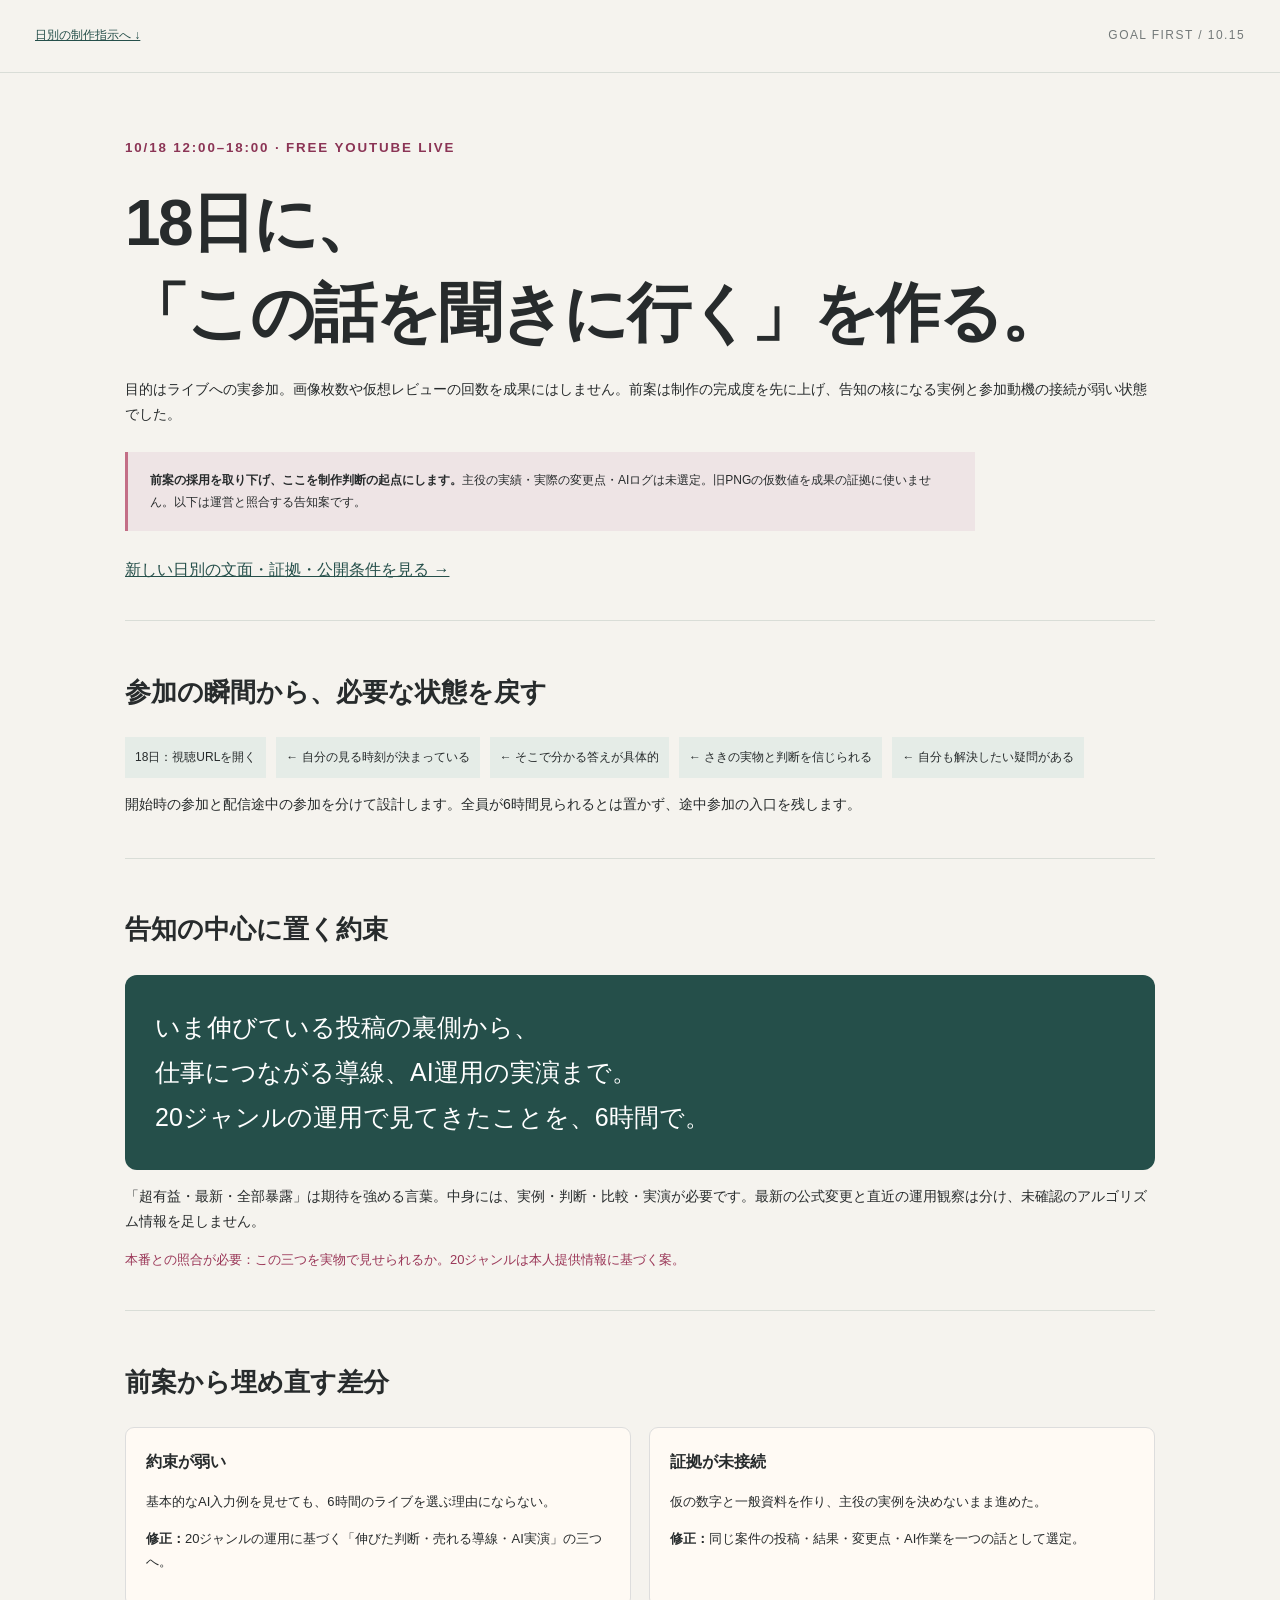
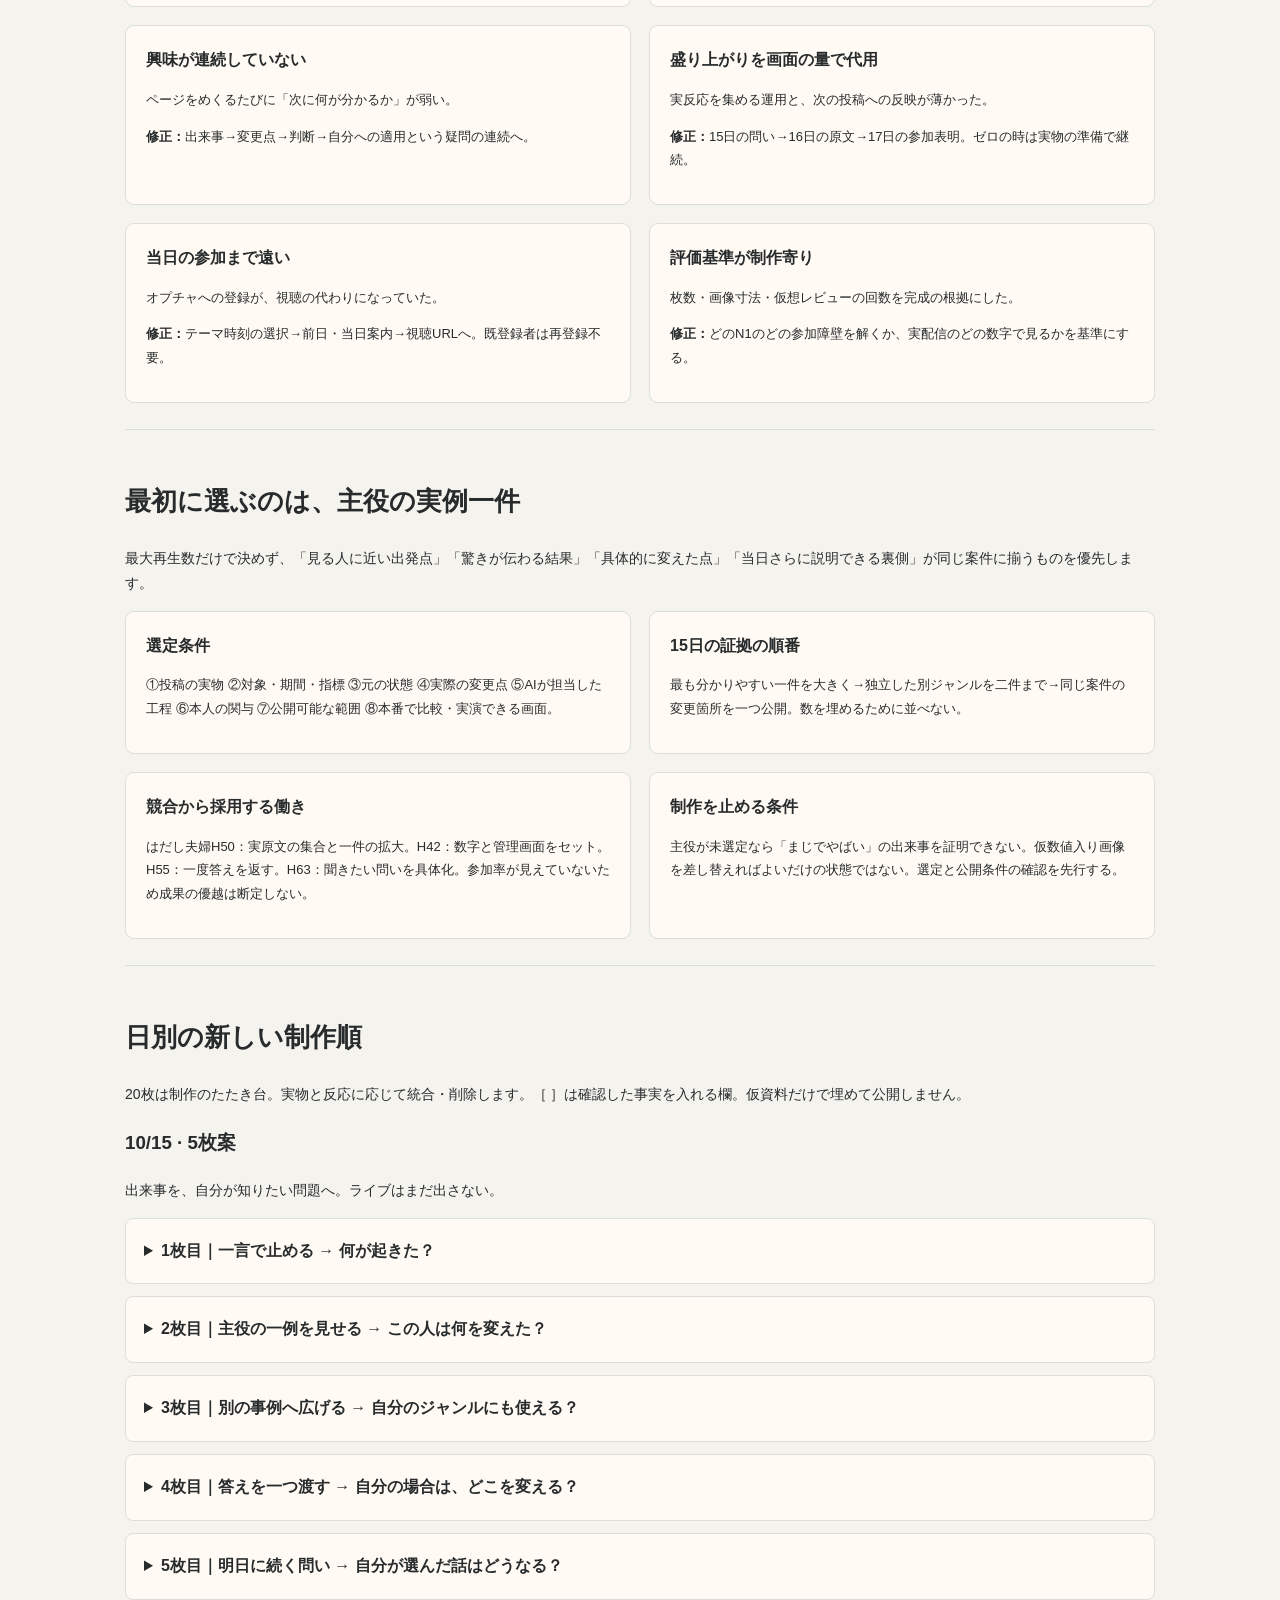
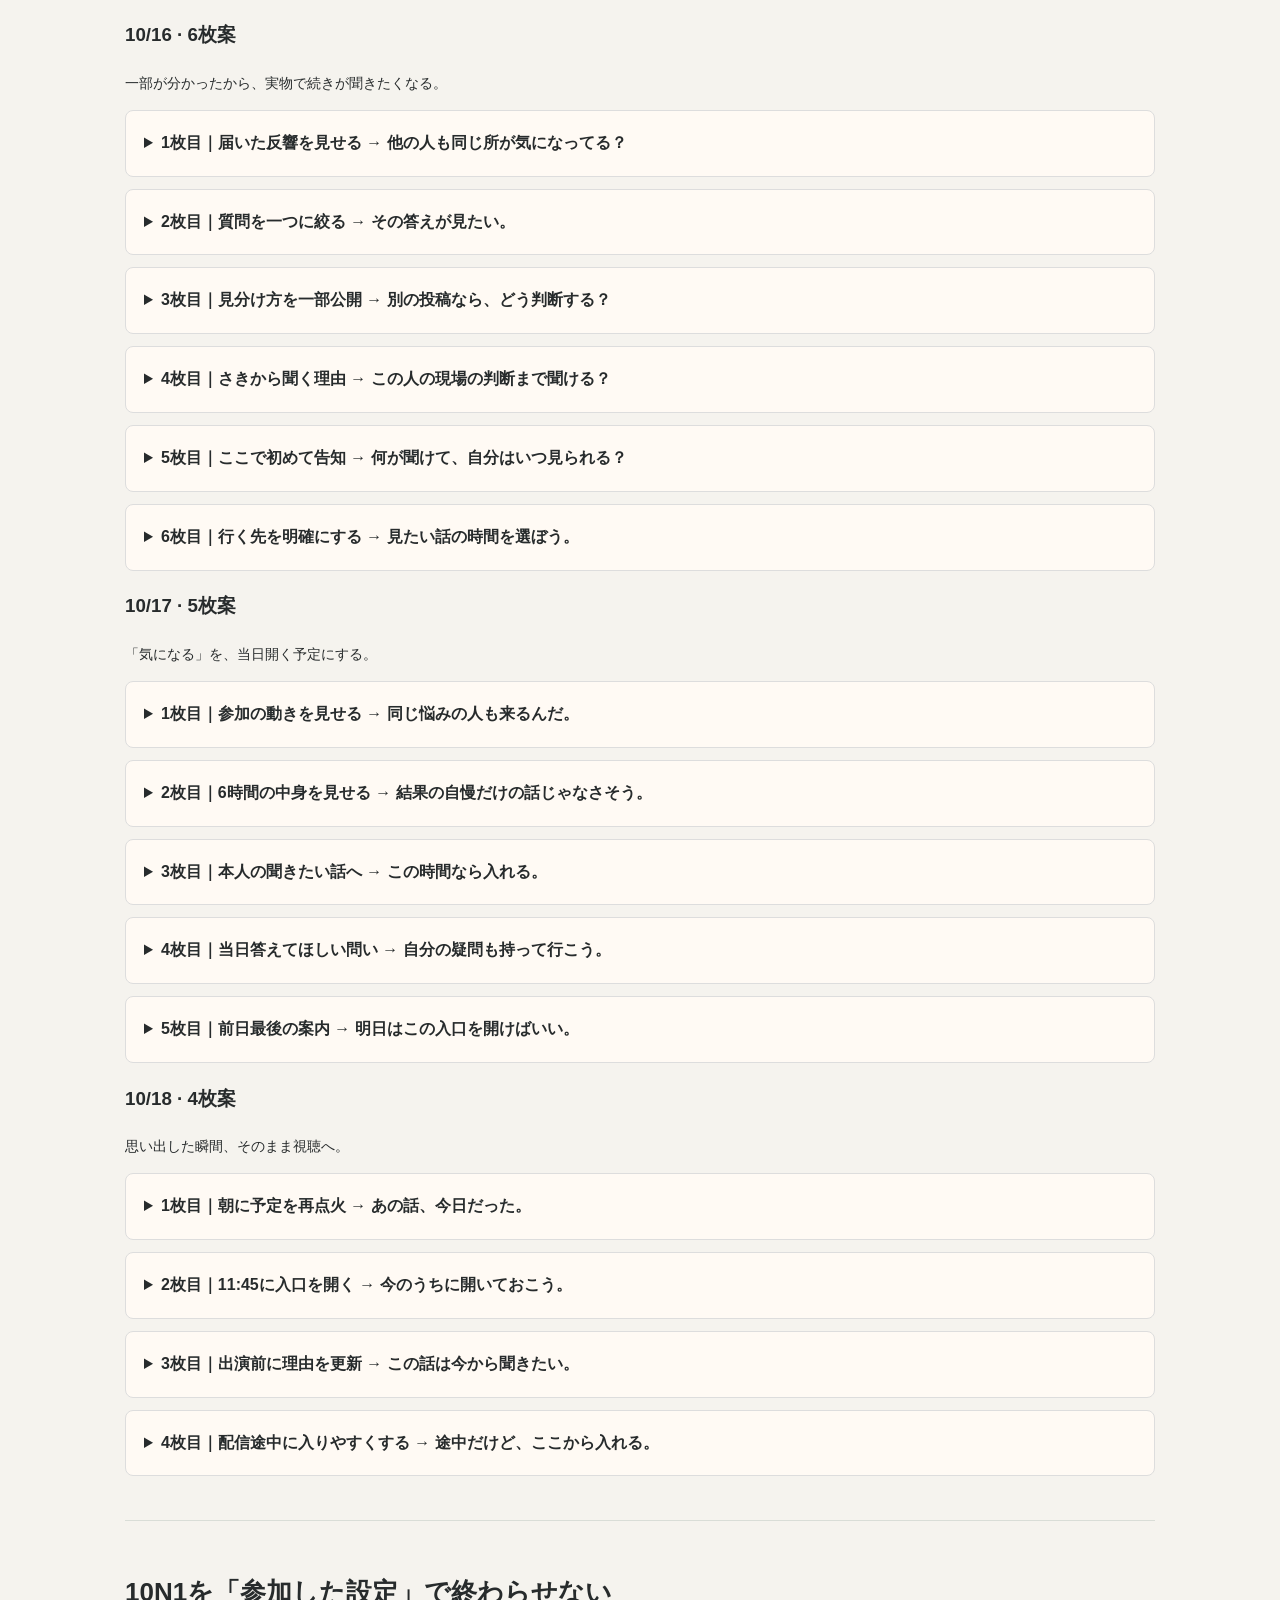
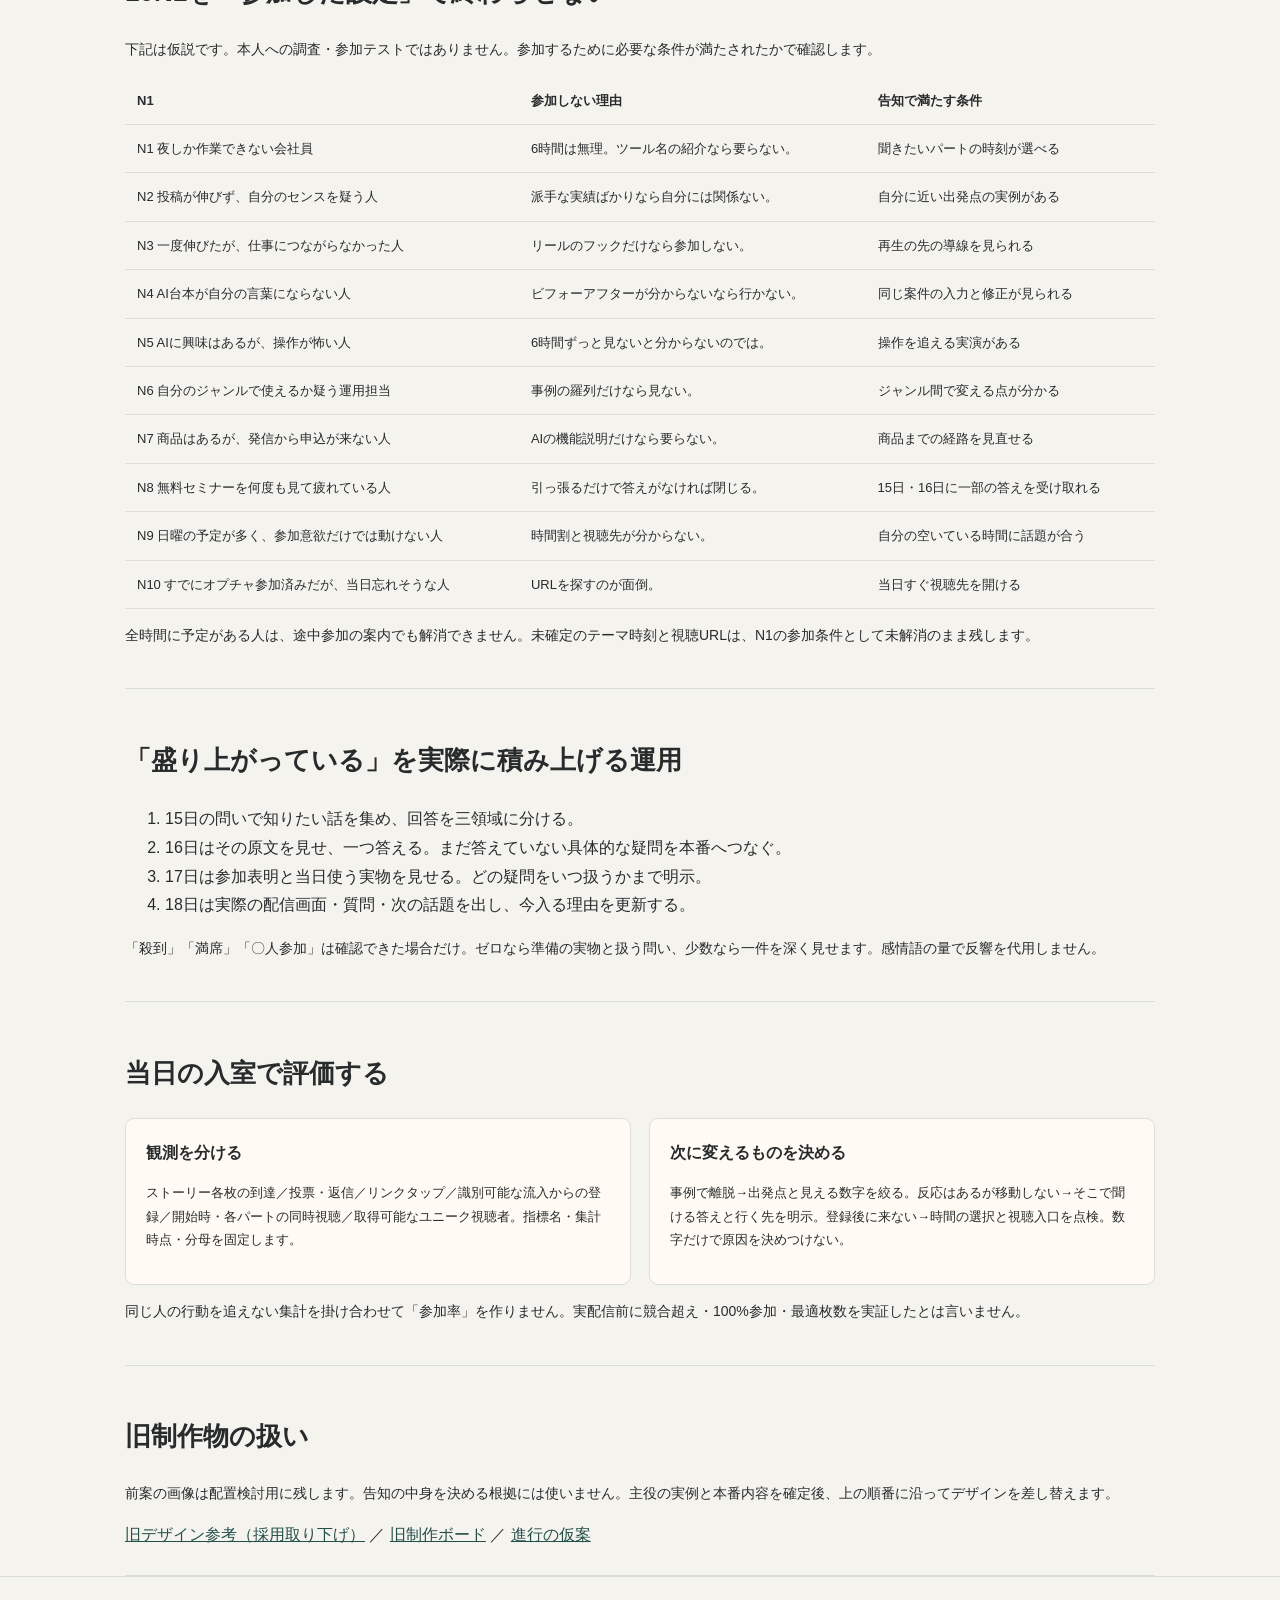
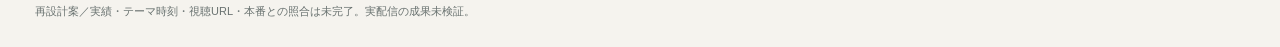
==== index.html @ 608f64d6 "Rebuild launch plan backwards from live attendance and retire prior recommendation" ====
<!doctype html><html lang="ja"><head><meta charset="utf-8"><meta name="viewport" content="width=device-width,initial-scale=1"><meta name="robots" content="noindex,nofollow"><title>さき｜ライブ参加から逆算した告知設計</title><link rel="stylesheet" href="gallery.css?v=4"><style>main{max-width:1100px}.intro{max-width:none}.promise{font-size:25px;line-height:1.8;background:#254f4a;color:#fff;padding:30px;border-radius:12px}.chain{display:flex;gap:10px;flex-wrap:wrap}.chain span{background:#e5ece7;padding:10px;font-size:12px}section{padding:26px 0;border-bottom:1px solid #d9ddd7}.list{display:grid;grid-template-columns:1fr 1fr;gap:18px}.item{background:#fffaf4;padding:20px;border:1px solid #ddd;border-radius:9px}.item h3{font-size:16px;margin:0 0 10px}.item p{font-size:13px}h2{font-size:26px}pre{white-space:pre-wrap;font:700 18px/1.9 -apple-system,BlinkMacSystemFont,"Hiragino Sans",sans-serif}.meta{color:#6d7470;font-size:12px}.flow{margin:18px 0}details{background:#fffaf4;border:1px solid #ddd;padding:18px;margin:12px 0;border-radius:8px}summary{cursor:pointer;font-weight:700}table{border-collapse:collapse;width:100%;font-size:13px}td,th{border-bottom:1px solid #ddd;padding:12px;text-align:left;vertical-align:top}.table-wrap{overflow:auto}.status{color:#9a3657;font-size:13px}button{margin-top:10px}@media(max-width:650px){.list{grid-template-columns:1fr}.promise{font-size:20px;padding:20px}h1{font-size:36px}}@media print{header,button{display:none}details{break-inside:avoid}}</style></head><body><header><a href="#sequence">日別の制作指示へ ↓</a><span>GOAL FIRST / 10.15</span></header><main><section class="intro"><small>10/18 12:00–18:00 · FREE YOUTUBE LIVE</small><h1>18日に、<br>「この話を聞きに行く」を作る。</h1><p>目的はライブへの実参加。画像枚数や仮想レビューの回数を成果にはしません。前案は制作の完成度を先に上げ、告知の核になる実例と参加動機の接続が弱い状態でした。</p><div class="note"><b>前案の採用を取り下げ、ここを制作判断の起点にします。</b>主役の実績・実際の変更点・AIログは未選定。旧PNGの仮数値を成果の証拠に使いません。以下は運営と照合する告知案です。</div><a href="#sequence">新しい日別の文面・証拠・公開条件を見る →</a></section>
<section><h2>参加の瞬間から、必要な状態を戻す</h2><div class="chain"><span>18日：視聴URLを開く</span><span>← 自分の見る時刻が決まっている</span><span>← そこで分かる答えが具体的</span><span>← さきの実物と判断を信じられる</span><span>← 自分も解決したい疑問がある</span></div><p>開始時の参加と配信途中の参加を分けて設計します。全員が6時間見られるとは置かず、途中参加の入口を残します。</p></section>
<section><h2>告知の中心に置く約束</h2><div class="promise">いま伸びている投稿の裏側から、<br>仕事につながる導線、AI運用の実演まで。<br>20ジャンルの運用で見てきたことを、6時間で。</div><p>「超有益・最新・全部暴露」は期待を強める言葉。中身には、実例・判断・比較・実演が必要です。最新の公式変更と直近の運用観察は分け、未確認のアルゴリズム情報を足しません。</p><p class="status">本番との照合が必要：この三つを実物で見せられるか。20ジャンルは本人提供情報に基づく案。</p></section><section><h2>前案から埋め直す差分</h2><div class="list"><article class="item"><h3>約束が弱い</h3><p>基本的なAI入力例を見せても、6時間のライブを選ぶ理由にならない。</p><p><b>修正：</b>20ジャンルの運用に基づく「伸びた判断・売れる導線・AI実演」の三つへ。</p></article><article class="item"><h3>証拠が未接続</h3><p>仮の数字と一般資料を作り、主役の実例を決めないまま進めた。</p><p><b>修正：</b>同じ案件の投稿・結果・変更点・AI作業を一つの話として選定。</p></article><article class="item"><h3>興味が連続していない</h3><p>ページをめくるたびに「次に何が分かるか」が弱い。</p><p><b>修正：</b>出来事→変更点→判断→自分への適用という疑問の連続へ。</p></article><article class="item"><h3>盛り上がりを画面の量で代用</h3><p>実反応を集める運用と、次の投稿への反映が薄かった。</p><p><b>修正：</b>15日の問い→16日の原文→17日の参加表明。ゼロの時は実物の準備で継続。</p></article><article class="item"><h3>当日の参加まで遠い</h3><p>オプチャへの登録が、視聴の代わりになっていた。</p><p><b>修正：</b>テーマ時刻の選択→前日・当日案内→視聴URLへ。既登録者は再登録不要。</p></article><article class="item"><h3>評価基準が制作寄り</h3><p>枚数・画像寸法・仮想レビューの回数を完成の根拠にした。</p><p><b>修正：</b>どのN1のどの参加障壁を解くか、実配信のどの数字で見るかを基準にする。</p></article></div></section><section><h2>最初に選ぶのは、主役の実例一件</h2><p>最大再生数だけで決めず、「見る人に近い出発点」「驚きが伝わる結果」「具体的に変えた点」「当日さらに説明できる裏側」が同じ案件に揃うものを優先します。</p><div class="list"><article class="item"><h3>選定条件</h3><p>①投稿の実物 ②対象・期間・指標 ③元の状態 ④実際の変更点 ⑤AIが担当した工程 ⑥本人の関与 ⑦公開可能な範囲 ⑧本番で比較・実演できる画面。</p></article><article class="item"><h3>15日の証拠の順番</h3><p>最も分かりやすい一件を大きく→独立した別ジャンルを二件まで→同じ案件の変更箇所を一つ公開。数を埋めるために並べない。</p></article><article class="item"><h3>競合から採用する働き</h3><p>はだし夫婦H50：実原文の集合と一件の拡大。H42：数字と管理画面をセット。H55：一度答えを返す。H63：聞きたい問いを具体化。参加率が見えていないため成果の優越は断定しない。</p></article><article class="item"><h3>制作を止める条件</h3><p>主役が未選定なら「まじでやばい」の出来事を証明できない。仮数値入り画像を差し替えればよいだけの状態ではない。選定と公開条件の確認を先行する。</p></article></div></section><section id="sequence"><h2>日別の新しい制作順</h2><p>20枚は制作のたたき台。実物と反応に応じて統合・削除します。［ ］は確認した事実を入れる欄。仮資料だけで埋めて公開しません。</p><div class="flow"><h3>10/15 · 5枚案</h3><p>出来事を、自分が知りたい問題へ。ライブはまだ出さない。</p><details><summary>1枚目｜一言で止める → 何が起きた？</summary><pre>まじでやばいことが
起きて……</pre><p><b>見せる実物・デザイン：</b>本人の夜景。本文だけを大きく。</p><p><b>公開条件：</b>主役の成果が次の枚で実物提示できる時だけ採用。</p><p class="meta">次に進む理由：何が起きた？</p></details><details><summary>2枚目｜主役の一例を見せる → この人は何を変えた？</summary><pre>これ、受講生さんの投稿。
［確認できた成果］まで伸びてて。</pre><p><b>見せる実物・デザイン：</b>投稿＋対象・期間付きインサイトを1件拡大。</p><p><b>公開条件：</b>掲載可能な実物、本人の関与範囲を確認。仮の数字は使わない。</p><p class="meta">次に進む理由：この人は何を変えた？</p></details><details><summary>3枚目｜別の事例へ広げる → 自分のジャンルにも使える？</summary><pre>しかも、別ジャンルでも。
［共通して見直した点］があって。</pre><p><b>見せる実物・デザイン：</b>別ジャンル2件と、見る箇所だけの印。</p><p><b>公開条件：</b>同じ成功原因とは断定せず、確認できた共通の作業を示す。</p><p class="meta">次に進む理由：自分のジャンルにも使える？</p></details><details><summary>4枚目｜答えを一つ渡す → 自分の場合は、どこを変える？</summary><pre>この投稿で変えたのは、
［実際に変えた一点］。

でも、同じ形を真似する前に
見る所があります。</pre><p><b>見せる実物・デザイン：</b>変更前後の同じ箇所を拡大。AIは実際に関与した工程だけ示す。</p><p><b>公開条件：</b>今日のうちに一つ回収する。明日まで全部隠さない。</p><p class="meta">次に進む理由：自分の場合は、どこを変える？</p></details><details><summary>5枚目｜明日に続く問い → 自分が選んだ話はどうなる？</summary><pre>自分の投稿なら、
いま一番知りたいのは？

明日は、その見分け方の話もするね。</pre><p><b>見せる実物・デザイン：</b>投票：伸びる投稿の共通点／売上につながる流れ／AIで変える工程。</p><p><b>公開条件：</b>回答を16日の質問選びと、17日の内容紹介に反映。</p><p class="meta">次に進む理由：自分が選んだ話はどうなる？</p></details></div><div class="flow"><h3>10/16 · 6枚案</h3><p>一部が分かったから、実物で続きが聞きたくなる。</p><details><summary>1枚目｜届いた反響を見せる → 他の人も同じ所が気になってる？</summary><pre>昨日の投稿、
［実際の反応に合う言葉］。</pre><p><b>見せる実物・デザイン：</b>実在する返信を集合→一件大きく。日付と対象を揃える。</p><p><b>公開条件：</b>多数なら集合、少数なら一件、ゼロなら15日の問いを再掲。件数を作らない。</p><p class="meta">次に進む理由：他の人も同じ所が気になってる？</p></details><details><summary>2枚目｜質問を一つに絞る → その答えが見たい。</summary><pre>［実際に届いた問い］

ここ、気になるよね。</pre><p><b>見せる実物・デザイン：</b>届いた原文一件。ない場合は「今日取り上げる問い」として提示。</p><p><b>公開条件：</b>「どうやったの？」などを架空のDMにしない。</p><p class="meta">次に進む理由：その答えが見たい。</p></details><details><summary>3枚目｜見分け方を一部公開 → 別の投稿なら、どう判断する？</summary><pre>昨日の話、ここを見ると
違いが分かりやすい。

［実例から言える判断を一つ］。</pre><p><b>見せる実物・デザイン：</b>昨日の主役の投稿と、判断した箇所を大きく並べる。</p><p><b>公開条件：</b>一般的なAI入力テンプレへすり替えない。主役の出来事と同じ話を回収。</p><p class="meta">次に進む理由：別の投稿なら、どう判断する？</p></details><details><summary>4枚目｜さきから聞く理由 → この人の現場の判断まで聞ける？</summary><pre>20ジャンルの運用で、
伸びた例も、外した例も見てきたから。

投稿の数字だけじゃなく、
その先の導線まで話したい。</pre><p><b>見せる実物・デザイン：</b>扱う3領域：投稿／マネタイズ／AI運用。実物の資料サムネを各1点。</p><p><b>公開条件：</b>20ジャンルは本人提供情報。誰のどの実績かを混ぜない。本番で説明する内容を照合。</p><p class="meta">次に進む理由：この人の現場の判断まで聞ける？</p></details><details><summary>5枚目｜ここで初めて告知 → 何が聞けて、自分はいつ見られる？</summary><pre>10/18、12時〜18時。
YouTubeで6時間ライブします。

今のインスタの運用、
実物を見せながら話します。</pre><p><b>見せる実物・デザイン：</b>日時を最大、無料・途中参加OKを次。聞ける三つを短く。</p><p><b>公開条件：</b>LINEでは既に案内済みのイベント。急きょ決まったとは言わない。</p><p class="meta">次に進む理由：何が聞けて、自分はいつ見られる？</p></details><details><summary>6枚目｜行く先を明確にする → 見たい話の時間を選ぼう。</summary><pre>当日の時間割と視聴先は
ライブ専用オプチャで案内します。

すでに入っている人は、
そこで当日の案内を確認してね。</pre><p><b>見せる実物・デザイン：</b>リンクを一つ。新規の人と既登録者の次の行動を分ける。</p><p><b>公開条件：</b>YouTube URL確定後は運営の固定案内に集約。登録だけをゴールにしない。</p><p class="meta">次に進む理由：見たい話の時間を選ぼう。</p></details></div><div class="flow"><h3>10/17 · 5枚案</h3><p>「気になる」を、当日開く予定にする。</p><details><summary>1枚目｜参加の動きを見せる → 同じ悩みの人も来るんだ。</summary><pre>明日のライブ、
［実際の参加表明・質問］。</pre><p><b>見せる実物・デザイン：</b>本物の参加表明・質問。ゼロなら、本番で使う資料の準備を見せる。</p><p><b>公開条件：</b>在籍数・参加予定・同時視聴は別の数字。架空の残席や殺到は使わない。</p><p class="meta">次に進む理由：同じ悩みの人も来るんだ。</p></details><details><summary>2枚目｜6時間の中身を見せる → 結果の自慢だけの話じゃなさそう。</summary><pre>伸びた投稿を見るだけで終わらせず、
何を見て、どう変えたのかまで。

外した例と、AIの実演も見せます。</pre><p><b>見せる実物・デザイン：</b>本番資料の3か所を拡大：伸びた判断／外した判断／入力と修正。</p><p><b>公開条件：</b>6時間そのものを価値にしない。実物を比較し、判断と実演まで見るための時間として伝える。</p><p class="meta">次に進む理由：結果の自慢だけの話じゃなさそう。</p></details><details><summary>3枚目｜本人の聞きたい話へ → この時間なら入れる。</summary><pre>あなたが見たいのは、このパート。
［確定したテーマと時刻］</pre><p><b>見せる実物・デザイン：</b>時間割を大きく。投票：12時ごろ／14時ごろ／16時ごろ／まだ未定。</p><p><b>公開条件：</b>時刻が未確定なら12〜18時と出演予定だけ。主題別の時刻は作らない。</p><p class="meta">次に進む理由：この時間なら入れる。</p></details><details><summary>4枚目｜当日答えてほしい問い → 自分の疑問も持って行こう。</summary><pre>明日、実物を見ながら
確認したいのはどこ？</pre><p><b>見せる実物・デザイン：</b>質問箱：投稿・導線・AIのうち、いま止まっている所。前の問いを再利用。</p><p><b>公開条件：</b>新しい説明を増やしすぎず、実際に本番で答えられる範囲へ。</p><p class="meta">次に進む理由：自分の疑問も持って行こう。</p></details><details><summary>5枚目｜前日最後の案内 → 明日はこの入口を開けばいい。</summary><pre>明日12時から、無料で。
途中参加・途中退出OKです。

アーカイブは残しません。
見たいパートの時間に、ここから。</pre><p><b>見せる実物・デザイン：</b>日時→無料→見るテーマ→視聴案内。予定登録用ICSは補助導線。</p><p><b>公開条件：</b>実際にアーカイブなしの条件を維持。既登録者を再登録させない。</p><p class="meta">次に進む理由：明日はこの入口を開けばいい。</p></details></div><div class="flow"><h3>10/18 · 4枚案</h3><p>思い出した瞬間、そのまま視聴へ。</p><details><summary>1枚目｜朝に予定を再点火 → あの話、今日だった。</summary><pre>今日12時から。
［主役の投稿］の裏側と、
［当日扱う具体テーマ］を話します。</pre><p><b>見せる実物・デザイン：</b>主役の実物を再掲し、確定した時間割と視聴先へ。</p><p><b>公開条件：</b>「超有益」だけで済ませず、15日に気になった具体的な話を再提示。</p><p class="meta">次に進む理由：あの話、今日だった。</p></details><details><summary>2枚目｜11:45に入口を開く → 今のうちに開いておこう。</summary><pre>あと15分。
12時から始めます。

視聴先はここです。</pre><p><b>見せる実物・デザイン：</b>実際の準備画面と、配信先へ進めるリンク。</p><p><b>公開条件：</b>この時点でYouTube URLを案内できる状態が必要。遅延時は時刻更新。</p><p class="meta">次に進む理由：今のうちに開いておこう。</p></details><details><summary>3枚目｜出演前に理由を更新 → この話は今から聞きたい。</summary><pre>このあと、みさをさんと
［実際の対談テーマ］を話します。
今からでも途中参加OK。</pre><p><b>見せる実物・デザイン：</b>出演者・実際の次の話題・視聴先。</p><p><b>公開条件：</b>14〜15時ごろの予定。実際の進行に合わせて出す。</p><p class="meta">次に進む理由：この話は今から聞きたい。</p></details><details><summary>4枚目｜配信途中に入りやすくする → 途中だけど、ここから入れる。</summary><pre>いま［実際のテーマ］を話しています。

このあと［次のテーマ］へ。
ここからでも大丈夫。</pre><p><b>見せる実物・デザイン：</b>配信画面と、実際に届いた感想があれば一件。</p><p><b>公開条件：</b>反響だけで終わらず、今入ると何が聞けるかを示す。</p><p class="meta">次に進む理由：途中だけど、ここから入れる。</p></details></div></section><section id="simulation"><h2>10N1を「参加した設定」で終わらせない</h2><p>下記は仮説です。本人への調査・参加テストではありません。参加するために必要な条件が満たされたかで確認します。</p><div class="table-wrap"><table><tr><th>N1</th><th>参加しない理由</th><th>告知で満たす条件</th></tr><tr><td>N1 夜しか作業できない会社員</td><td>6時間は無理。ツール名の紹介なら要らない。</td><td>聞きたいパートの時刻が選べる</td></tr><tr><td>N2 投稿が伸びず、自分のセンスを疑う人</td><td>派手な実績ばかりなら自分には関係ない。</td><td>自分に近い出発点の実例がある</td></tr><tr><td>N3 一度伸びたが、仕事につながらなかった人</td><td>リールのフックだけなら参加しない。</td><td>再生の先の導線を見られる</td></tr><tr><td>N4 AI台本が自分の言葉にならない人</td><td>ビフォーアフターが分からないなら行かない。</td><td>同じ案件の入力と修正が見られる</td></tr><tr><td>N5 AIに興味はあるが、操作が怖い人</td><td>6時間ずっと見ないと分からないのでは。</td><td>操作を追える実演がある</td></tr><tr><td>N6 自分のジャンルで使えるか疑う運用担当</td><td>事例の羅列だけなら見ない。</td><td>ジャンル間で変える点が分かる</td></tr><tr><td>N7 商品はあるが、発信から申込が来ない人</td><td>AIの機能説明だけなら要らない。</td><td>商品までの経路を見直せる</td></tr><tr><td>N8 無料セミナーを何度も見て疲れている人</td><td>引っ張るだけで答えがなければ閉じる。</td><td>15日・16日に一部の答えを受け取れる</td></tr><tr><td>N9 日曜の予定が多く、参加意欲だけでは動けない人</td><td>時間割と視聴先が分からない。</td><td>自分の空いている時間に話題が合う</td></tr><tr><td>N10 すでにオプチャ参加済みだが、当日忘れそうな人</td><td>URLを探すのが面倒。</td><td>当日すぐ視聴先を開ける</td></tr></table></div><p>全時間に予定がある人は、途中参加の案内でも解消できません。未確定のテーマ時刻と視聴URLは、N1の参加条件として未解消のまま残します。</p></section><section><h2>「盛り上がっている」を実際に積み上げる運用</h2><ol><li>15日の問いで知りたい話を集め、回答を三領域に分ける。</li><li>16日はその原文を見せ、一つ答える。まだ答えていない具体的な疑問を本番へつなぐ。</li><li>17日は参加表明と当日使う実物を見せる。どの疑問をいつ扱うかまで明示。</li><li>18日は実際の配信画面・質問・次の話題を出し、今入る理由を更新する。</li></ol><p>「殺到」「満席」「〇人参加」は確認できた場合だけ。ゼロなら準備の実物と扱う問い、少数なら一件を深く見せます。感情語の量で反響を代用しません。</p></section><section><h2>当日の入室で評価する</h2><div class="list"><article class="item"><h3>観測を分ける</h3><p>ストーリー各枚の到達／投票・返信／リンクタップ／識別可能な流入からの登録／開始時・各パートの同時視聴／取得可能なユニーク視聴者。指標名・集計時点・分母を固定します。</p></article><article class="item"><h3>次に変えるものを決める</h3><p>事例で離脱→出発点と見える数字を絞る。反応はあるが移動しない→そこで聞ける答えと行く先を明示。登録後に来ない→時間の選択と視聴入口を点検。数字だけで原因を決めつけない。</p></article></div><p>同じ人の行動を追えない集計を掛け合わせて「参加率」を作りません。実配信前に競合超え・100%参加・最適枚数を実証したとは言いません。</p></section><section><h2>旧制作物の扱い</h2><p>前案の画像は配置検討用に残します。告知の中身を決める根拠には使いません。主役の実例と本番内容を確定後、上の順番に沿ってデザインを差し替えます。</p><a href="gallery.html">旧デザイン参考（採用取り下げ）</a> ／ <a href="production-v3.html">旧制作ボード</a> ／ <a href="handoff.html">進行の仮案</a></section></main><footer>再設計案／実績・テーマ時刻・視聴URL・本番との照合は未完了。実配信の成果未検証。</footer></body></html>
---- gallery.css ----
:root{font-family:-apple-system,BlinkMacSystemFont,"Hiragino Sans",sans-serif;color:#272b2c;background:#f5f3ee;line-height:1.8}*{box-sizing:border-box}body{margin:0}header,main,footer{max-width:1320px;margin:auto}header{display:flex;justify-content:space-between;padding:25px 35px;border-bottom:1px solid #d9ddd7;font-size:12px}header span{letter-spacing:.12em;color:#737979}a{color:#254f4a}main{padding:0 35px}.intro{padding:60px 0 35px;max-width:1000px}.intro small{color:#8b3455;letter-spacing:.14em;font-weight:650}h1{font-size:clamp(38px,5vw,66px);line-height:1.4;letter-spacing:-.04em;font-weight:750;margin:18px 0}p{font-size:14px}.note{padding:18px 22px;border-left:3px solid #c36e86;background:#eee4e5;font-size:12px;max-width:850px;margin:25px 0}.downloads{display:flex;align-items:center;gap:15px;flex-wrap:wrap}button,.downloads a,#ready-zip{font:inherit;font-size:12px;border:1px solid #cdd6d0;border-radius:6px;padding:12px 18px;background:white;cursor:pointer;text-decoration:none}button:hover,a:hover{filter:brightness(.96)}button:disabled{opacity:.55;cursor:wait}#png-all{background:#254f4a;color:white;border-color:#254f4a}#export-status{font-size:12px;color:#66706d}nav{display:flex;gap:8px;flex-wrap:wrap;padding:20px 0;border-top:1px solid #dadeda;position:sticky;top:0;background:#f5f3eef5;z-index:3}nav button{border-radius:25px}nav button[aria-pressed=true]{background:#254f4a;color:white}.section-title{display:flex;align-items:center;justify-content:space-between;gap:20px;margin:18px 0}.section-title h2{font-size:24px}.section-title span{font-size:12px;color:#66706d}.gallery{display:grid;grid-template-columns:repeat(3,minmax(0,1fr));gap:32px 24px}.card{min-width:0}.card-heading{display:flex;justify-content:space-between;font-size:12px;margin:0 0 8px}.card-heading span{color:#66706d}.art{width:100%;display:block;border-radius:12px;box-shadow:0 6px 24px #1619200d;background:#13171b;aspect-ratio:9/16}.material-art{aspect-ratio:4/5;background:#fffaf4}.card h3{font-size:14px;margin:12px 0 7px}.card p{font-size:11px;color:#68716f;margin:7px 0}.card-actions{display:flex;align-items:center;gap:12px}.card-actions a,.card-actions button{font-size:11px}.materials{margin:70px 0}.check{border-top:1px solid #d9ddd7;padding:30px 0 50px;max-width:900px}footer{font-size:11px;color:#68716f;padding:25px 35px;border-top:1px solid #d9ddd7}a:focus-visible,button:focus-visible{outline:3px solid #e783a3;outline-offset:3px}@media(max-width:1000px){.gallery{grid-template-columns:repeat(2,minmax(0,1fr))}}@media(max-width:580px){header,main,footer{padding-left:20px;padding-right:20px}header span{display:none}.gallery{grid-template-columns:1fr}.section-title{display:block}.intro{padding-top:35px}nav{gap:6px}nav button{padding:9px 13px}}
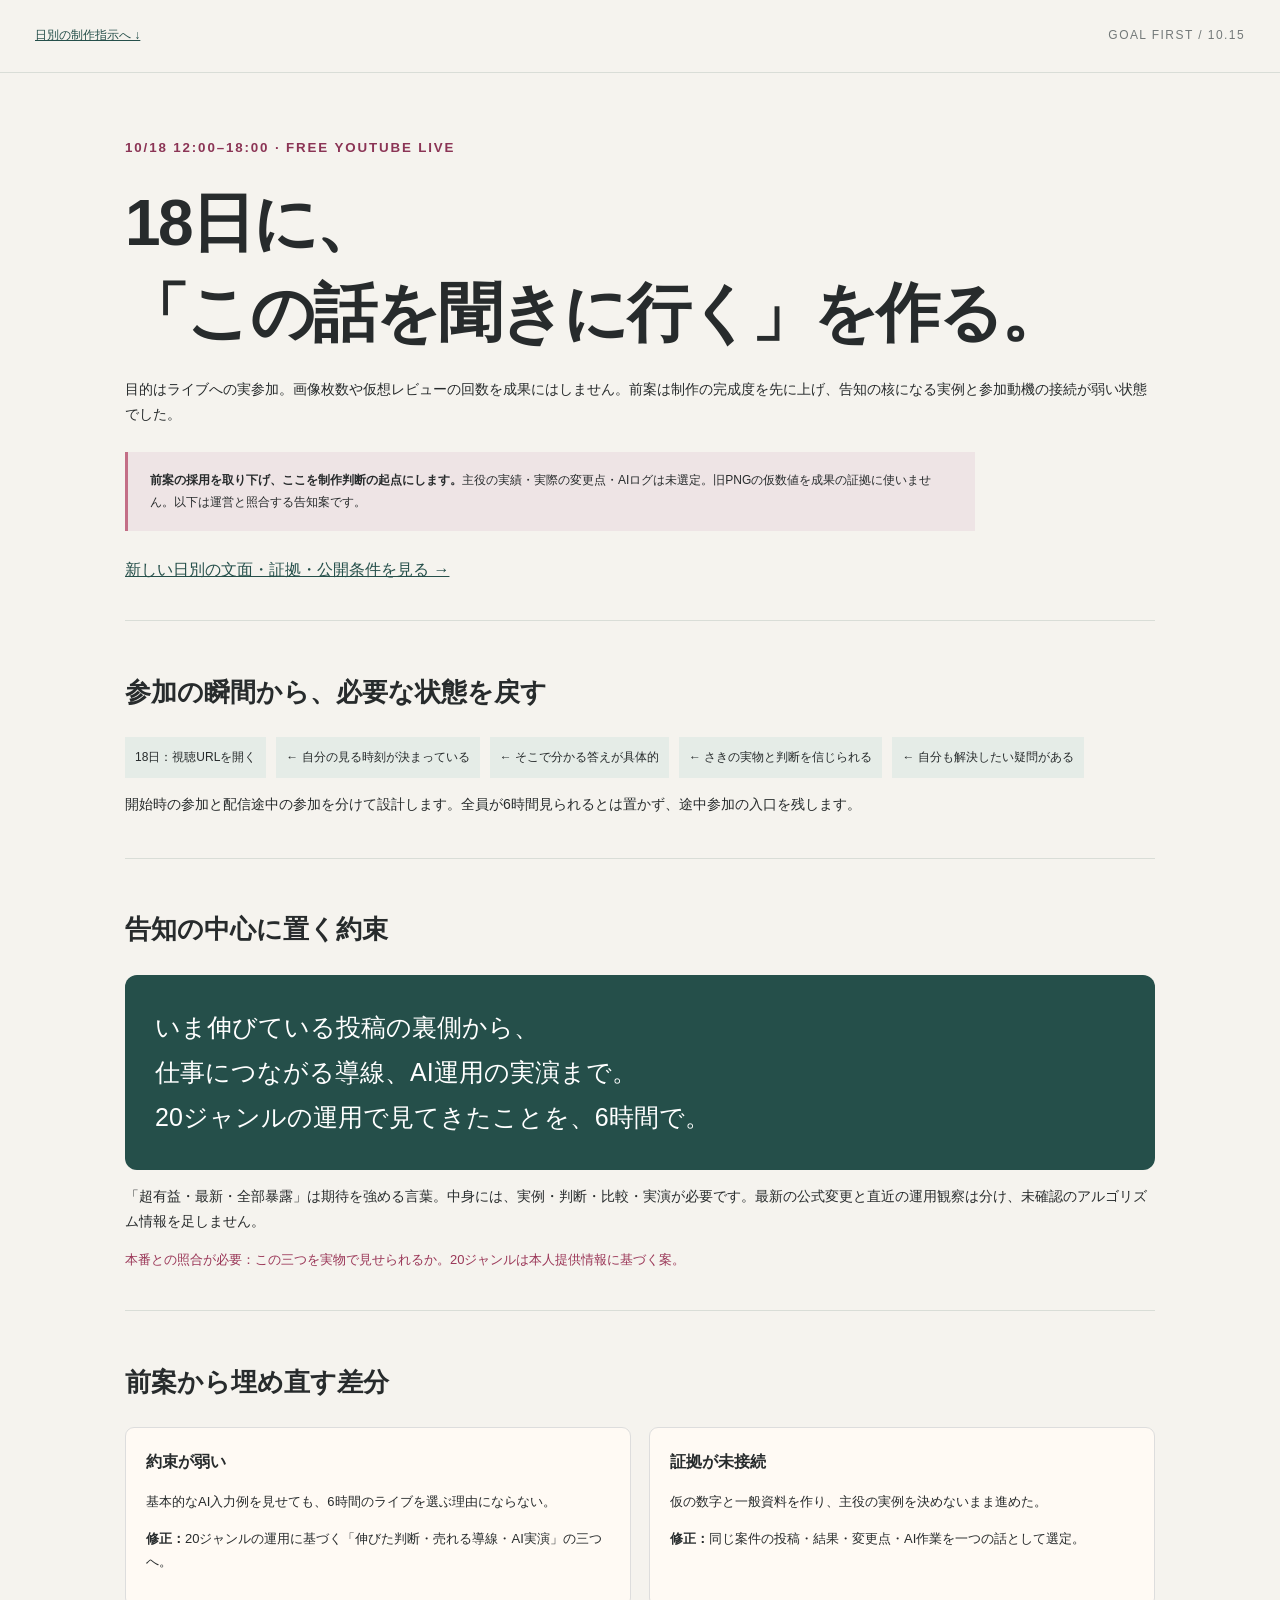
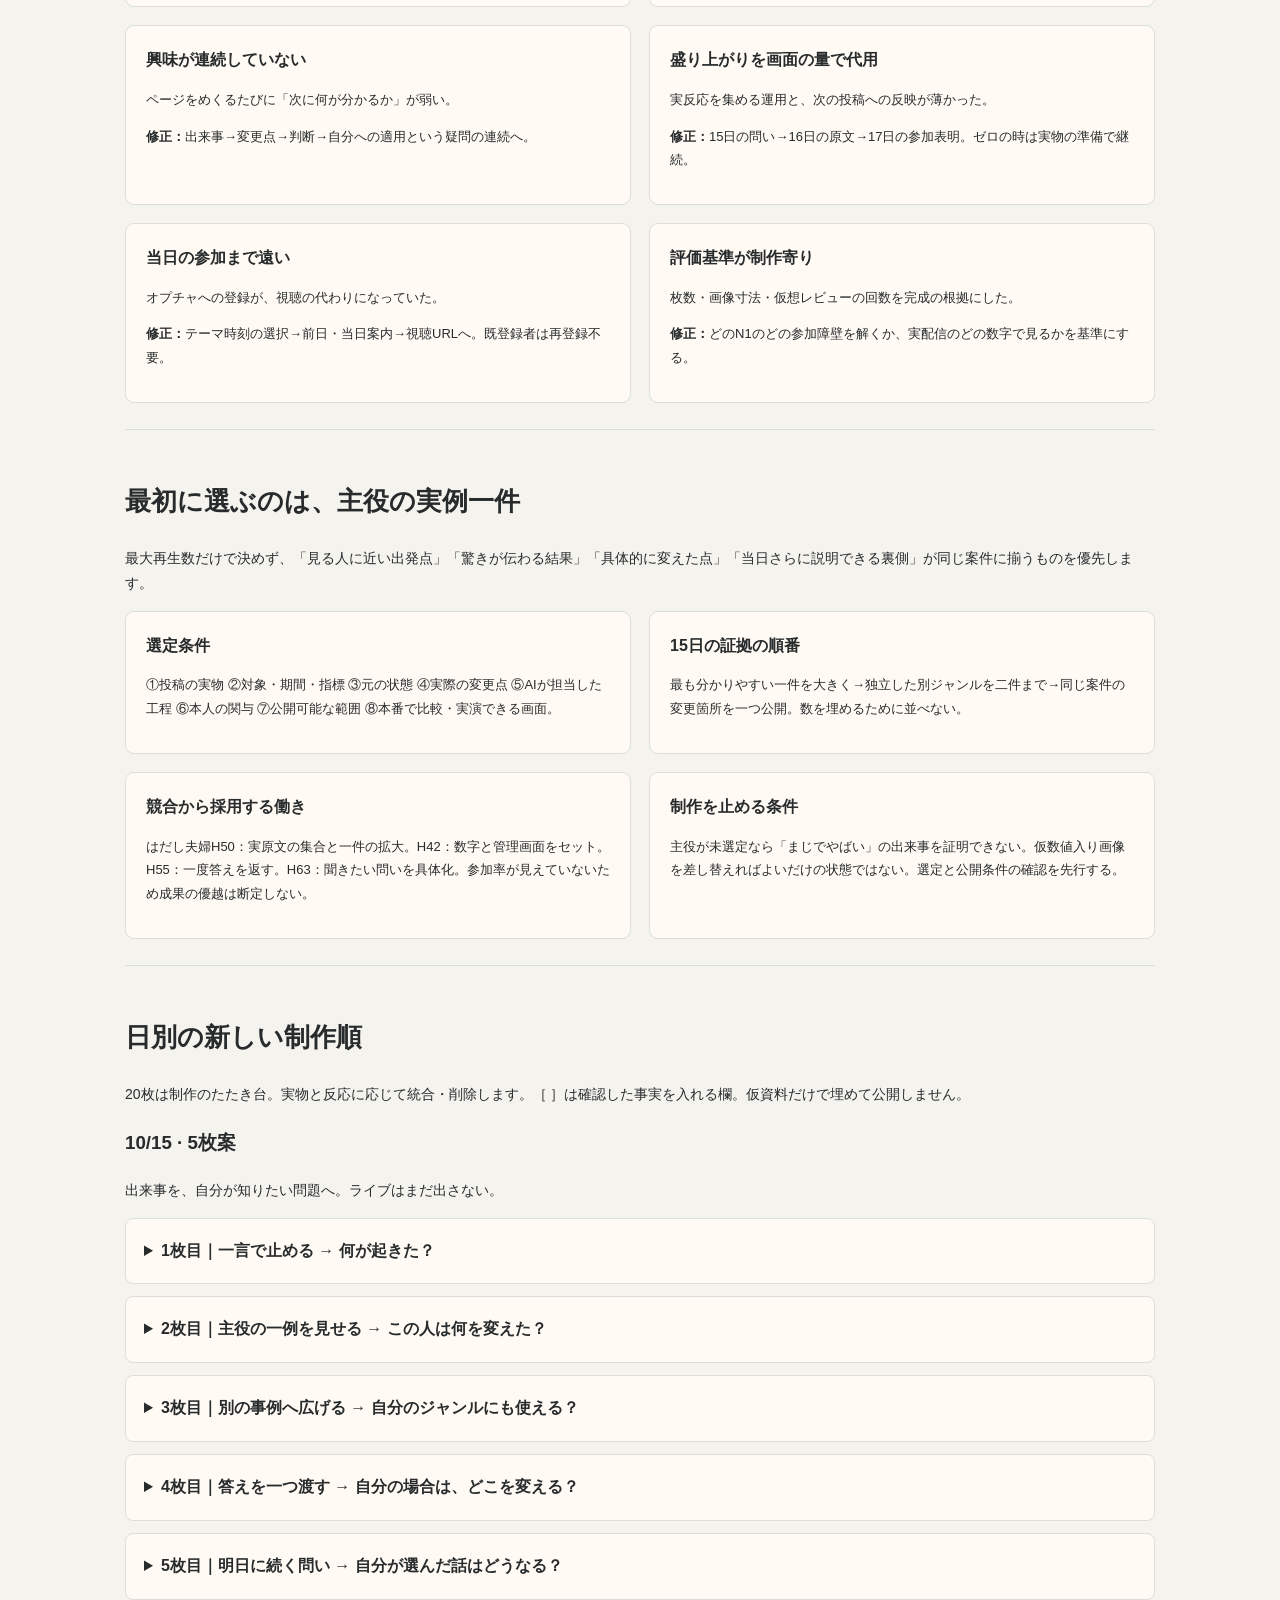
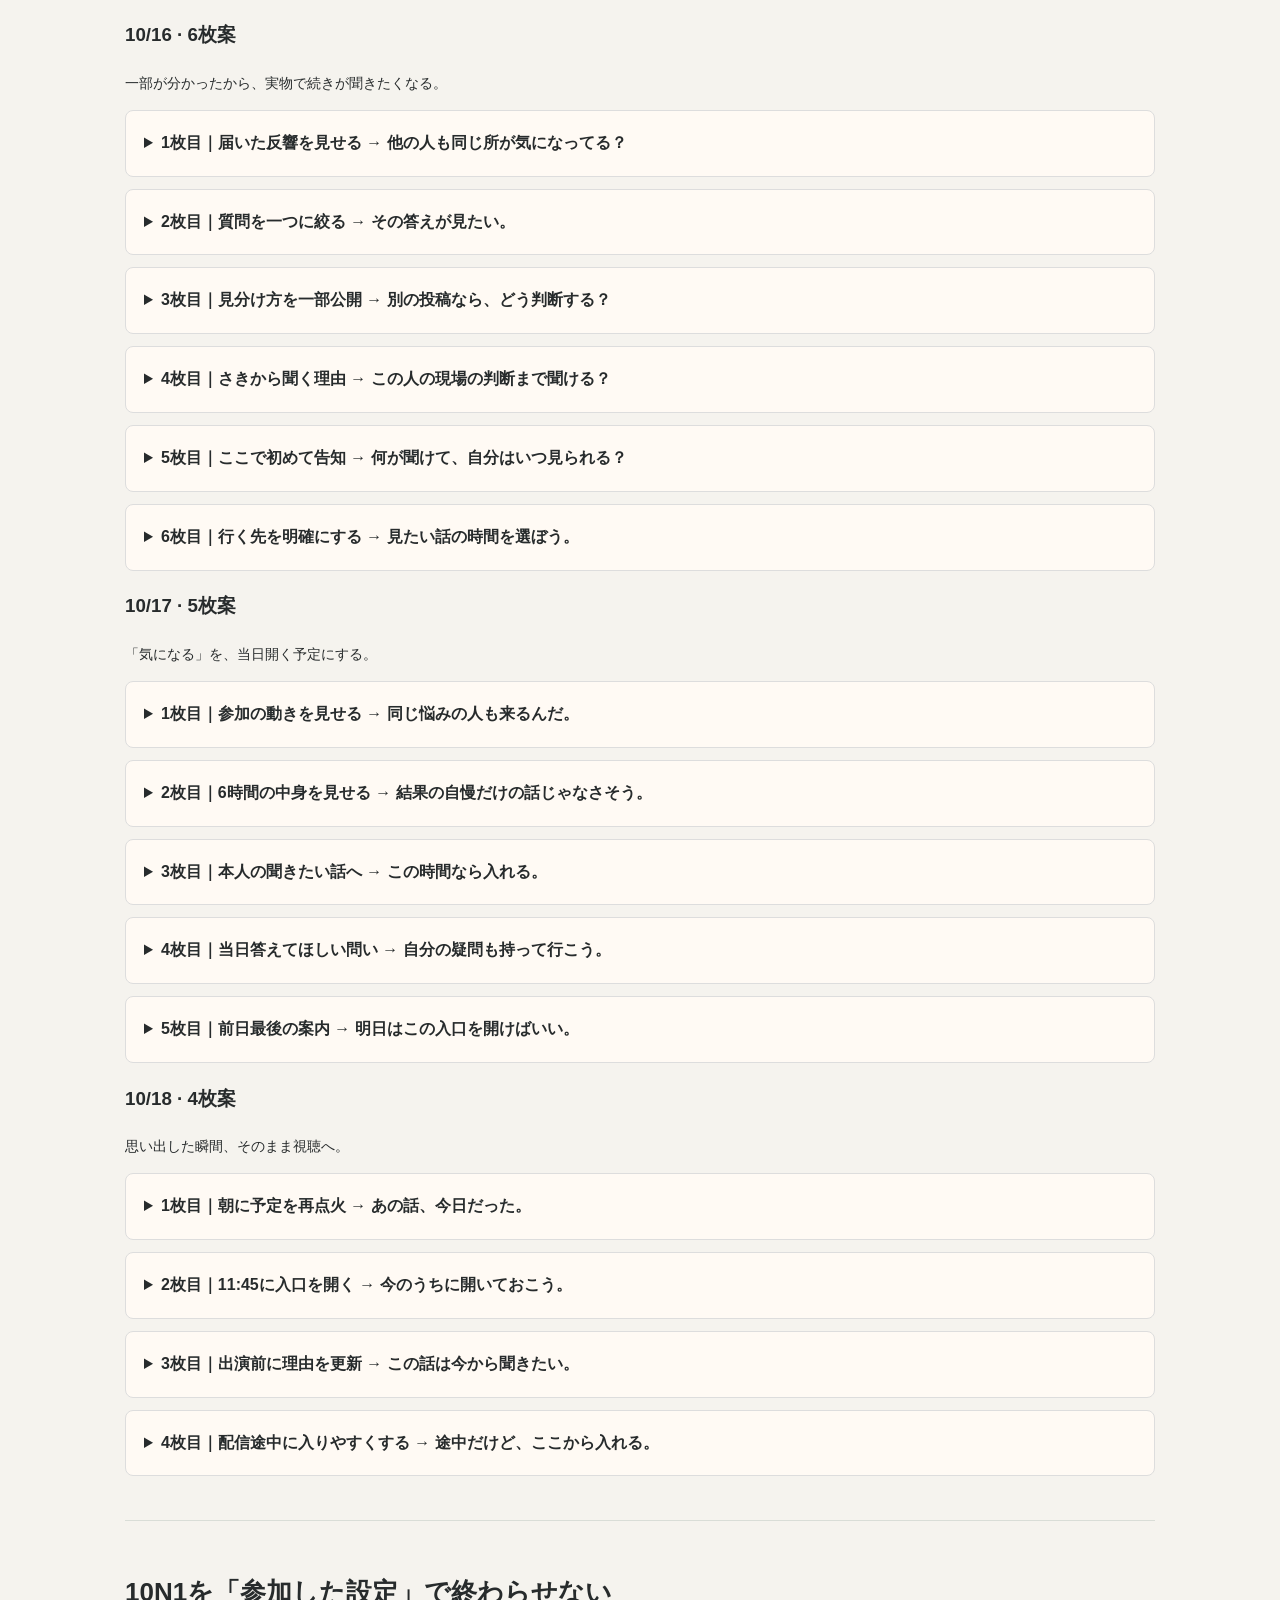
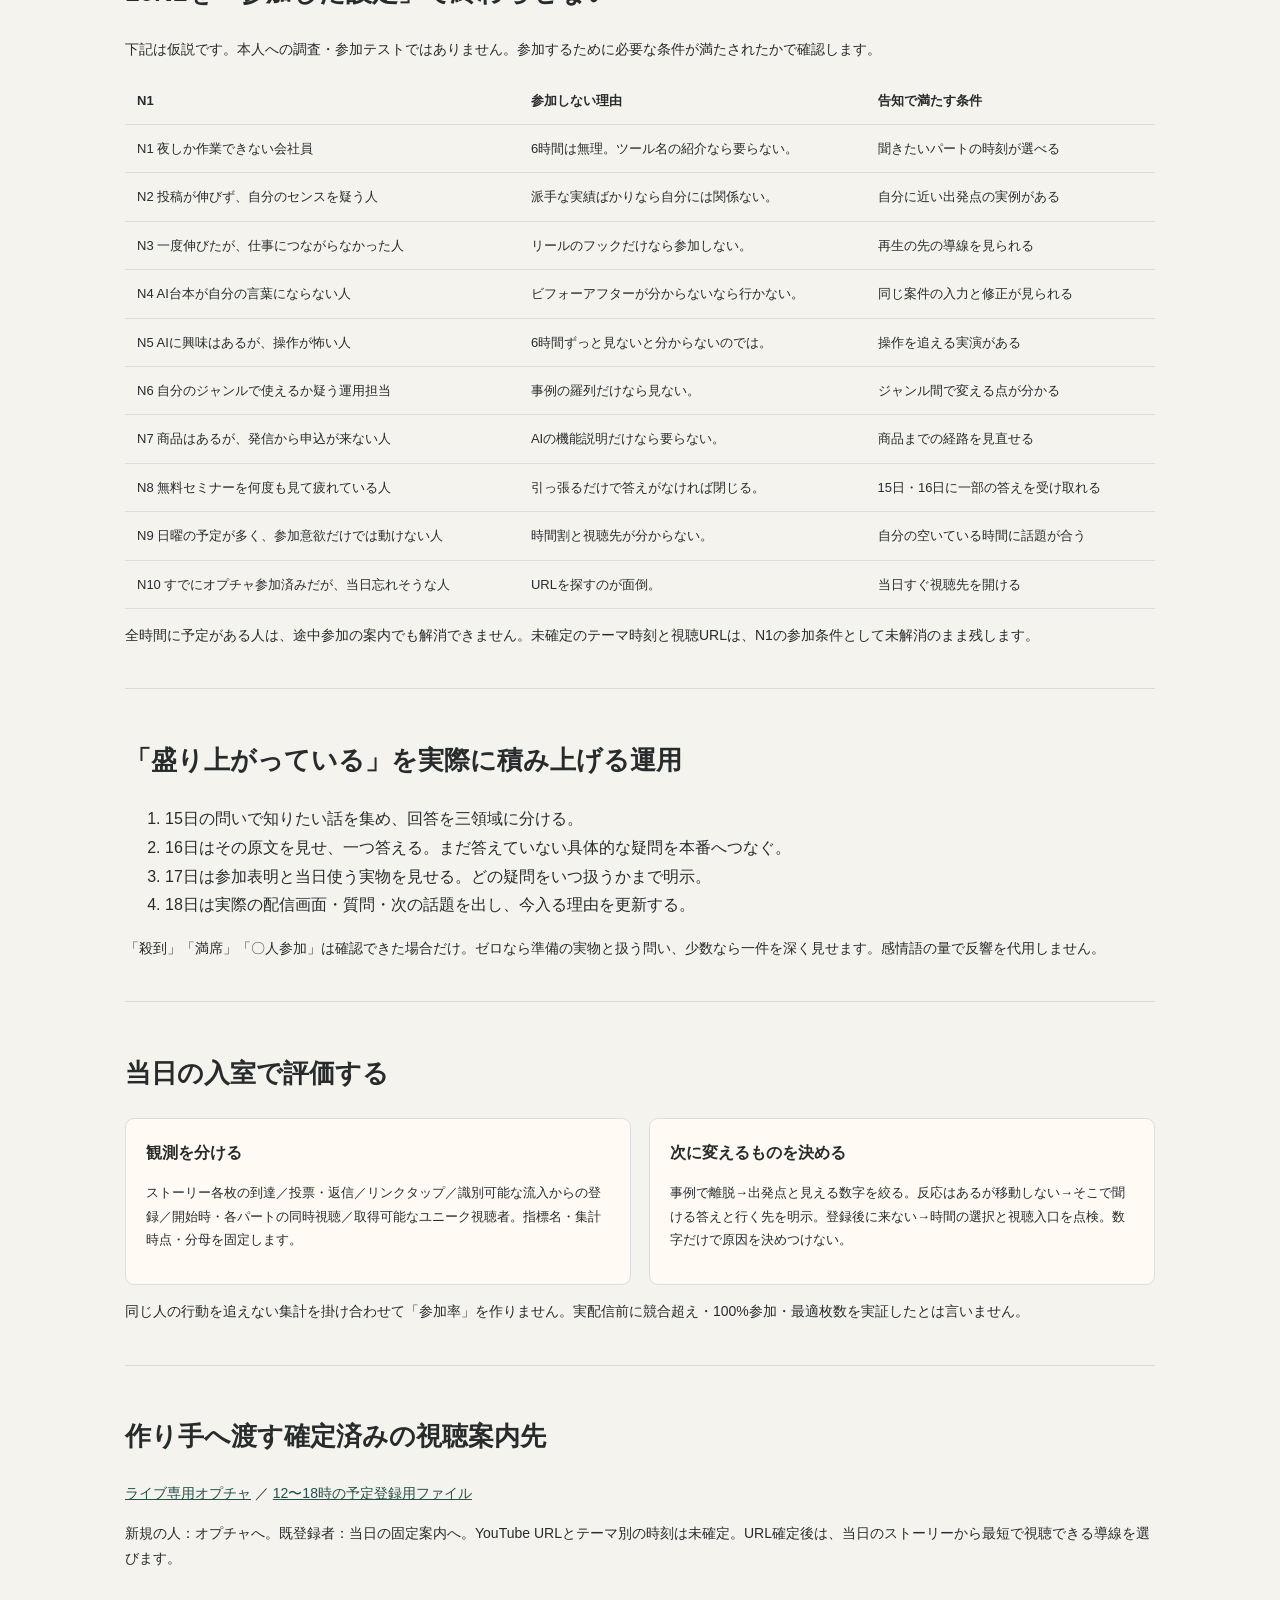
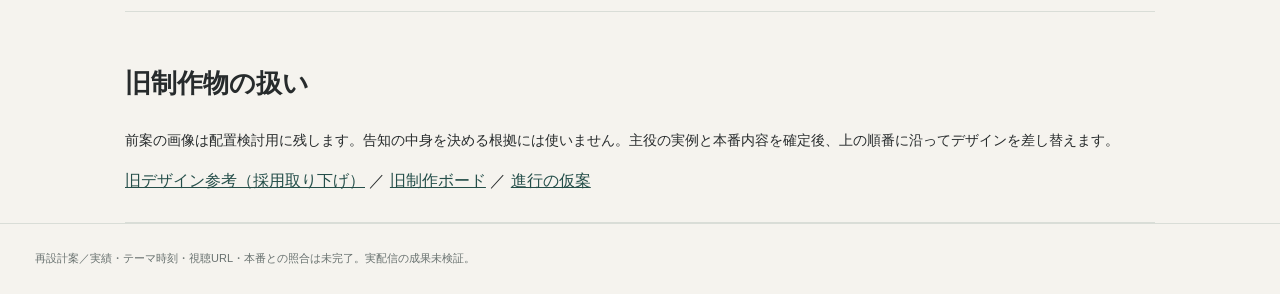
==== commit f552ef51: "Include confirmed viewing guidance in reverse plan" ====
--- a/index.html
+++ b/index.html
@@ -48,4 +48,4 @@
 今からでも途中参加OK。</pre><p><b>見せる実物・デザイン：</b>出演者・実際の次の話題・視聴先。</p><p><b>公開条件：</b>14〜15時ごろの予定。実際の進行に合わせて出す。</p><p class="meta">次に進む理由：この話は今から聞きたい。</p></details><details><summary>4枚目｜配信途中に入りやすくする → 途中だけど、ここから入れる。</summary><pre>いま［実際のテーマ］を話しています。
 
 このあと［次のテーマ］へ。
-ここからでも大丈夫。</pre><p><b>見せる実物・デザイン：</b>配信画面と、実際に届いた感想があれば一件。</p><p><b>公開条件：</b>反響だけで終わらず、今入ると何が聞けるかを示す。</p><p class="meta">次に進む理由：途中だけど、ここから入れる。</p></details></div></section><section id="simulation"><h2>10N1を「参加した設定」で終わらせない</h2><p>下記は仮説です。本人への調査・参加テストではありません。参加するために必要な条件が満たされたかで確認します。</p><div class="table-wrap"><table><tr><th>N1</th><th>参加しない理由</th><th>告知で満たす条件</th></tr><tr><td>N1 夜しか作業できない会社員</td><td>6時間は無理。ツール名の紹介なら要らない。</td><td>聞きたいパートの時刻が選べる</td></tr><tr><td>N2 投稿が伸びず、自分のセンスを疑う人</td><td>派手な実績ばかりなら自分には関係ない。</td><td>自分に近い出発点の実例がある</td></tr><tr><td>N3 一度伸びたが、仕事につながらなかった人</td><td>リールのフックだけなら参加しない。</td><td>再生の先の導線を見られる</td></tr><tr><td>N4 AI台本が自分の言葉にならない人</td><td>ビフォーアフターが分からないなら行かない。</td><td>同じ案件の入力と修正が見られる</td></tr><tr><td>N5 AIに興味はあるが、操作が怖い人</td><td>6時間ずっと見ないと分からないのでは。</td><td>操作を追える実演がある</td></tr><tr><td>N6 自分のジャンルで使えるか疑う運用担当</td><td>事例の羅列だけなら見ない。</td><td>ジャンル間で変える点が分かる</td></tr><tr><td>N7 商品はあるが、発信から申込が来ない人</td><td>AIの機能説明だけなら要らない。</td><td>商品までの経路を見直せる</td></tr><tr><td>N8 無料セミナーを何度も見て疲れている人</td><td>引っ張るだけで答えがなければ閉じる。</td><td>15日・16日に一部の答えを受け取れる</td></tr><tr><td>N9 日曜の予定が多く、参加意欲だけでは動けない人</td><td>時間割と視聴先が分からない。</td><td>自分の空いている時間に話題が合う</td></tr><tr><td>N10 すでにオプチャ参加済みだが、当日忘れそうな人</td><td>URLを探すのが面倒。</td><td>当日すぐ視聴先を開ける</td></tr></table></div><p>全時間に予定がある人は、途中参加の案内でも解消できません。未確定のテーマ時刻と視聴URLは、N1の参加条件として未解消のまま残します。</p></section><section><h2>「盛り上がっている」を実際に積み上げる運用</h2><ol><li>15日の問いで知りたい話を集め、回答を三領域に分ける。</li><li>16日はその原文を見せ、一つ答える。まだ答えていない具体的な疑問を本番へつなぐ。</li><li>17日は参加表明と当日使う実物を見せる。どの疑問をいつ扱うかまで明示。</li><li>18日は実際の配信画面・質問・次の話題を出し、今入る理由を更新する。</li></ol><p>「殺到」「満席」「〇人参加」は確認できた場合だけ。ゼロなら準備の実物と扱う問い、少数なら一件を深く見せます。感情語の量で反響を代用しません。</p></section><section><h2>当日の入室で評価する</h2><div class="list"><article class="item"><h3>観測を分ける</h3><p>ストーリー各枚の到達／投票・返信／リンクタップ／識別可能な流入からの登録／開始時・各パートの同時視聴／取得可能なユニーク視聴者。指標名・集計時点・分母を固定します。</p></article><article class="item"><h3>次に変えるものを決める</h3><p>事例で離脱→出発点と見える数字を絞る。反応はあるが移動しない→そこで聞ける答えと行く先を明示。登録後に来ない→時間の選択と視聴入口を点検。数字だけで原因を決めつけない。</p></article></div><p>同じ人の行動を追えない集計を掛け合わせて「参加率」を作りません。実配信前に競合超え・100%参加・最適枚数を実証したとは言いません。</p></section><section><h2>旧制作物の扱い</h2><p>前案の画像は配置検討用に残します。告知の中身を決める根拠には使いません。主役の実例と本番内容を確定後、上の順番に沿ってデザインを差し替えます。</p><a href="gallery.html">旧デザイン参考（採用取り下げ）</a> ／ <a href="production-v3.html">旧制作ボード</a> ／ <a href="handoff.html">進行の仮案</a></section></main><footer>再設計案／実績・テーマ時刻・視聴URL・本番との照合は未完了。実配信の成果未検証。</footer></body></html>+ここからでも大丈夫。</pre><p><b>見せる実物・デザイン：</b>配信画面と、実際に届いた感想があれば一件。</p><p><b>公開条件：</b>反響だけで終わらず、今入ると何が聞けるかを示す。</p><p class="meta">次に進む理由：途中だけど、ここから入れる。</p></details></div></section><section id="simulation"><h2>10N1を「参加した設定」で終わらせない</h2><p>下記は仮説です。本人への調査・参加テストではありません。参加するために必要な条件が満たされたかで確認します。</p><div class="table-wrap"><table><tr><th>N1</th><th>参加しない理由</th><th>告知で満たす条件</th></tr><tr><td>N1 夜しか作業できない会社員</td><td>6時間は無理。ツール名の紹介なら要らない。</td><td>聞きたいパートの時刻が選べる</td></tr><tr><td>N2 投稿が伸びず、自分のセンスを疑う人</td><td>派手な実績ばかりなら自分には関係ない。</td><td>自分に近い出発点の実例がある</td></tr><tr><td>N3 一度伸びたが、仕事につながらなかった人</td><td>リールのフックだけなら参加しない。</td><td>再生の先の導線を見られる</td></tr><tr><td>N4 AI台本が自分の言葉にならない人</td><td>ビフォーアフターが分からないなら行かない。</td><td>同じ案件の入力と修正が見られる</td></tr><tr><td>N5 AIに興味はあるが、操作が怖い人</td><td>6時間ずっと見ないと分からないのでは。</td><td>操作を追える実演がある</td></tr><tr><td>N6 自分のジャンルで使えるか疑う運用担当</td><td>事例の羅列だけなら見ない。</td><td>ジャンル間で変える点が分かる</td></tr><tr><td>N7 商品はあるが、発信から申込が来ない人</td><td>AIの機能説明だけなら要らない。</td><td>商品までの経路を見直せる</td></tr><tr><td>N8 無料セミナーを何度も見て疲れている人</td><td>引っ張るだけで答えがなければ閉じる。</td><td>15日・16日に一部の答えを受け取れる</td></tr><tr><td>N9 日曜の予定が多く、参加意欲だけでは動けない人</td><td>時間割と視聴先が分からない。</td><td>自分の空いている時間に話題が合う</td></tr><tr><td>N10 すでにオプチャ参加済みだが、当日忘れそうな人</td><td>URLを探すのが面倒。</td><td>当日すぐ視聴先を開ける</td></tr></table></div><p>全時間に予定がある人は、途中参加の案内でも解消できません。未確定のテーマ時刻と視聴URLは、N1の参加条件として未解消のまま残します。</p></section><section><h2>「盛り上がっている」を実際に積み上げる運用</h2><ol><li>15日の問いで知りたい話を集め、回答を三領域に分ける。</li><li>16日はその原文を見せ、一つ答える。まだ答えていない具体的な疑問を本番へつなぐ。</li><li>17日は参加表明と当日使う実物を見せる。どの疑問をいつ扱うかまで明示。</li><li>18日は実際の配信画面・質問・次の話題を出し、今入る理由を更新する。</li></ol><p>「殺到」「満席」「〇人参加」は確認できた場合だけ。ゼロなら準備の実物と扱う問い、少数なら一件を深く見せます。感情語の量で反響を代用しません。</p></section><section><h2>当日の入室で評価する</h2><div class="list"><article class="item"><h3>観測を分ける</h3><p>ストーリー各枚の到達／投票・返信／リンクタップ／識別可能な流入からの登録／開始時・各パートの同時視聴／取得可能なユニーク視聴者。指標名・集計時点・分母を固定します。</p></article><article class="item"><h3>次に変えるものを決める</h3><p>事例で離脱→出発点と見える数字を絞る。反応はあるが移動しない→そこで聞ける答えと行く先を明示。登録後に来ない→時間の選択と視聴入口を点検。数字だけで原因を決めつけない。</p></article></div><p>同じ人の行動を追えない集計を掛け合わせて「参加率」を作りません。実配信前に競合超え・100%参加・最適枚数を実証したとは言いません。</p></section><section><h2>作り手へ渡す確定済みの視聴案内先</h2><p><a href="https://line.me/ti/g2/O2fhDiofdH06JFG5kf0MLYZi3_qls3xdLZThhQ?utm_source=invitation&utm_medium=link_copy&utm_campaign=default" target="_blank" rel="noopener">ライブ専用オプチャ</a> ／ <a href="live-20261018.ics" download>12〜18時の予定登録用ファイル</a></p><p>新規の人：オプチャへ。既登録者：当日の固定案内へ。YouTube URLとテーマ別の時刻は未確定。URL確定後は、当日のストーリーから最短で視聴できる導線を選びます。</p></section><section><h2>旧制作物の扱い</h2><p>前案の画像は配置検討用に残します。告知の中身を決める根拠には使いません。主役の実例と本番内容を確定後、上の順番に沿ってデザインを差し替えます。</p><a href="gallery.html">旧デザイン参考（採用取り下げ）</a> ／ <a href="production-v3.html">旧制作ボード</a> ／ <a href="handoff.html">進行の仮案</a></section></main><footer>再設計案／実績・テーマ時刻・視聴URL・本番との照合は未完了。実配信の成果未検証。</footer></body></html>
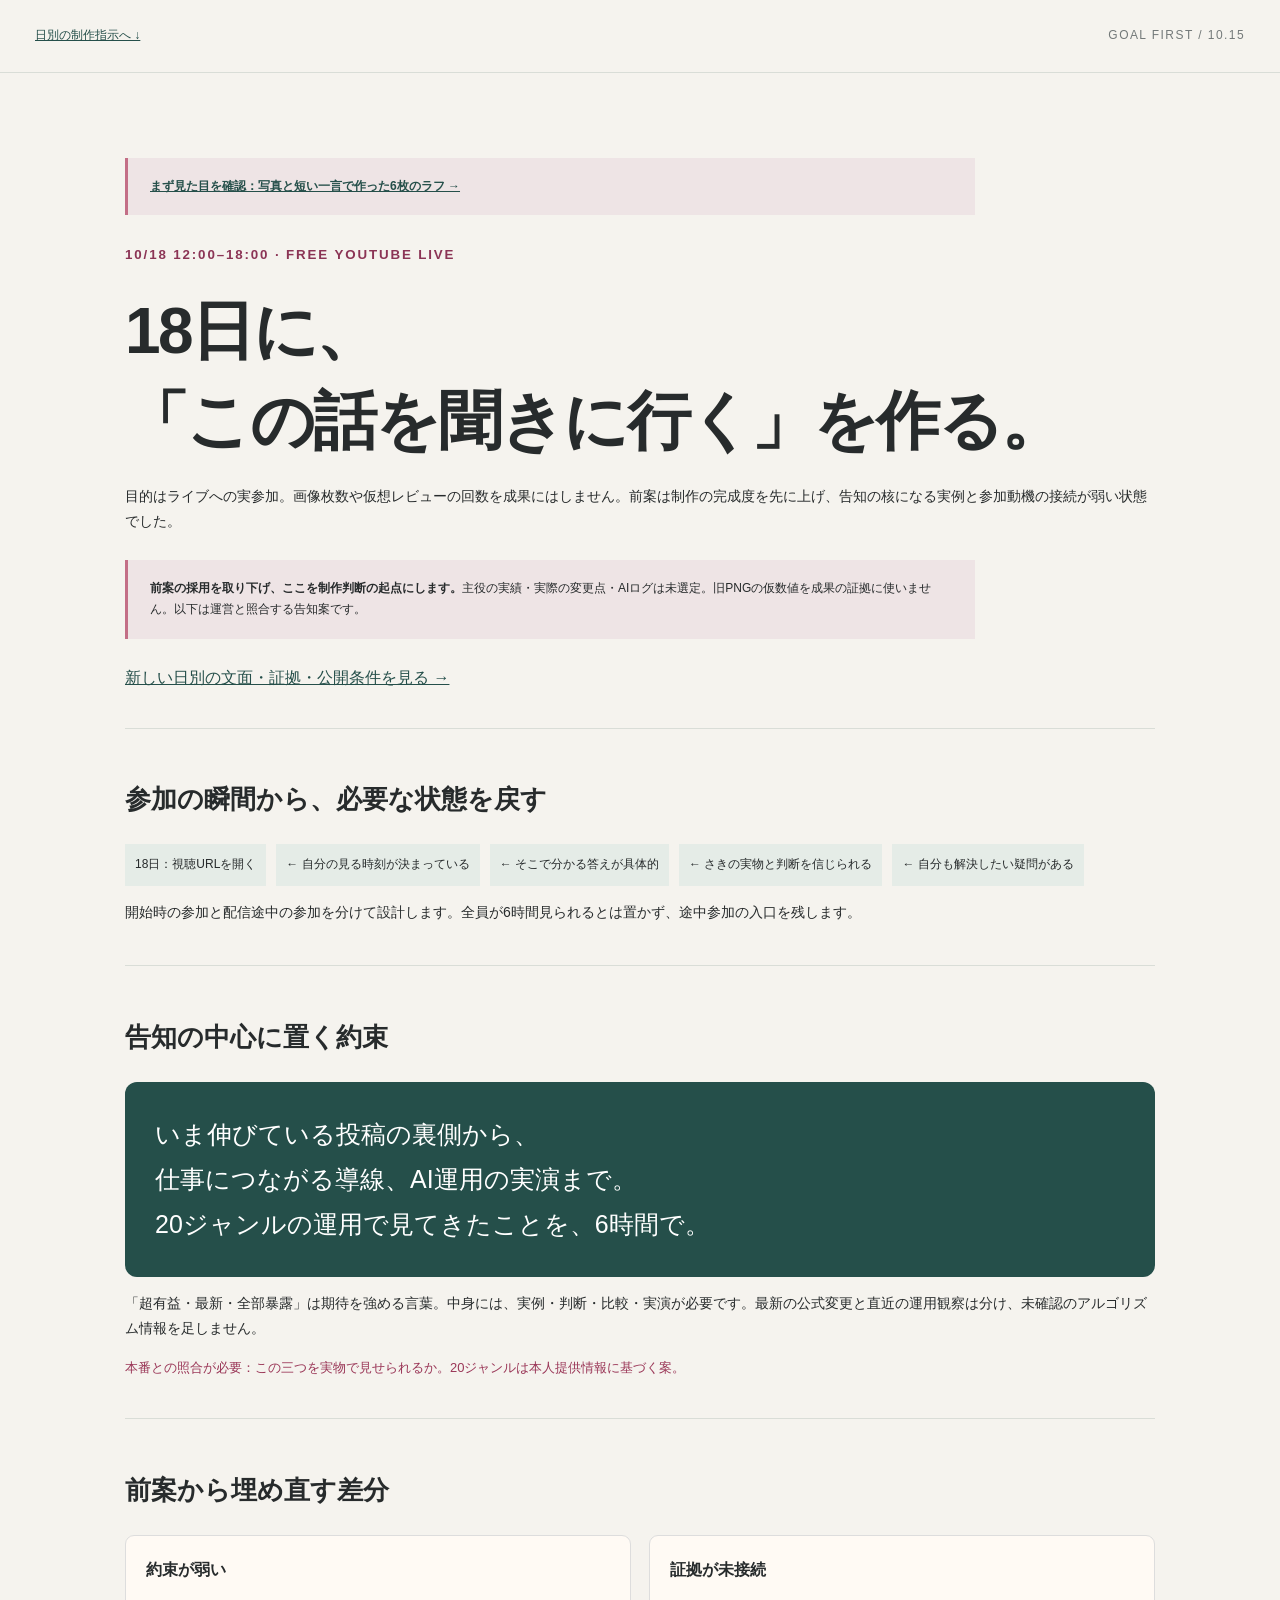
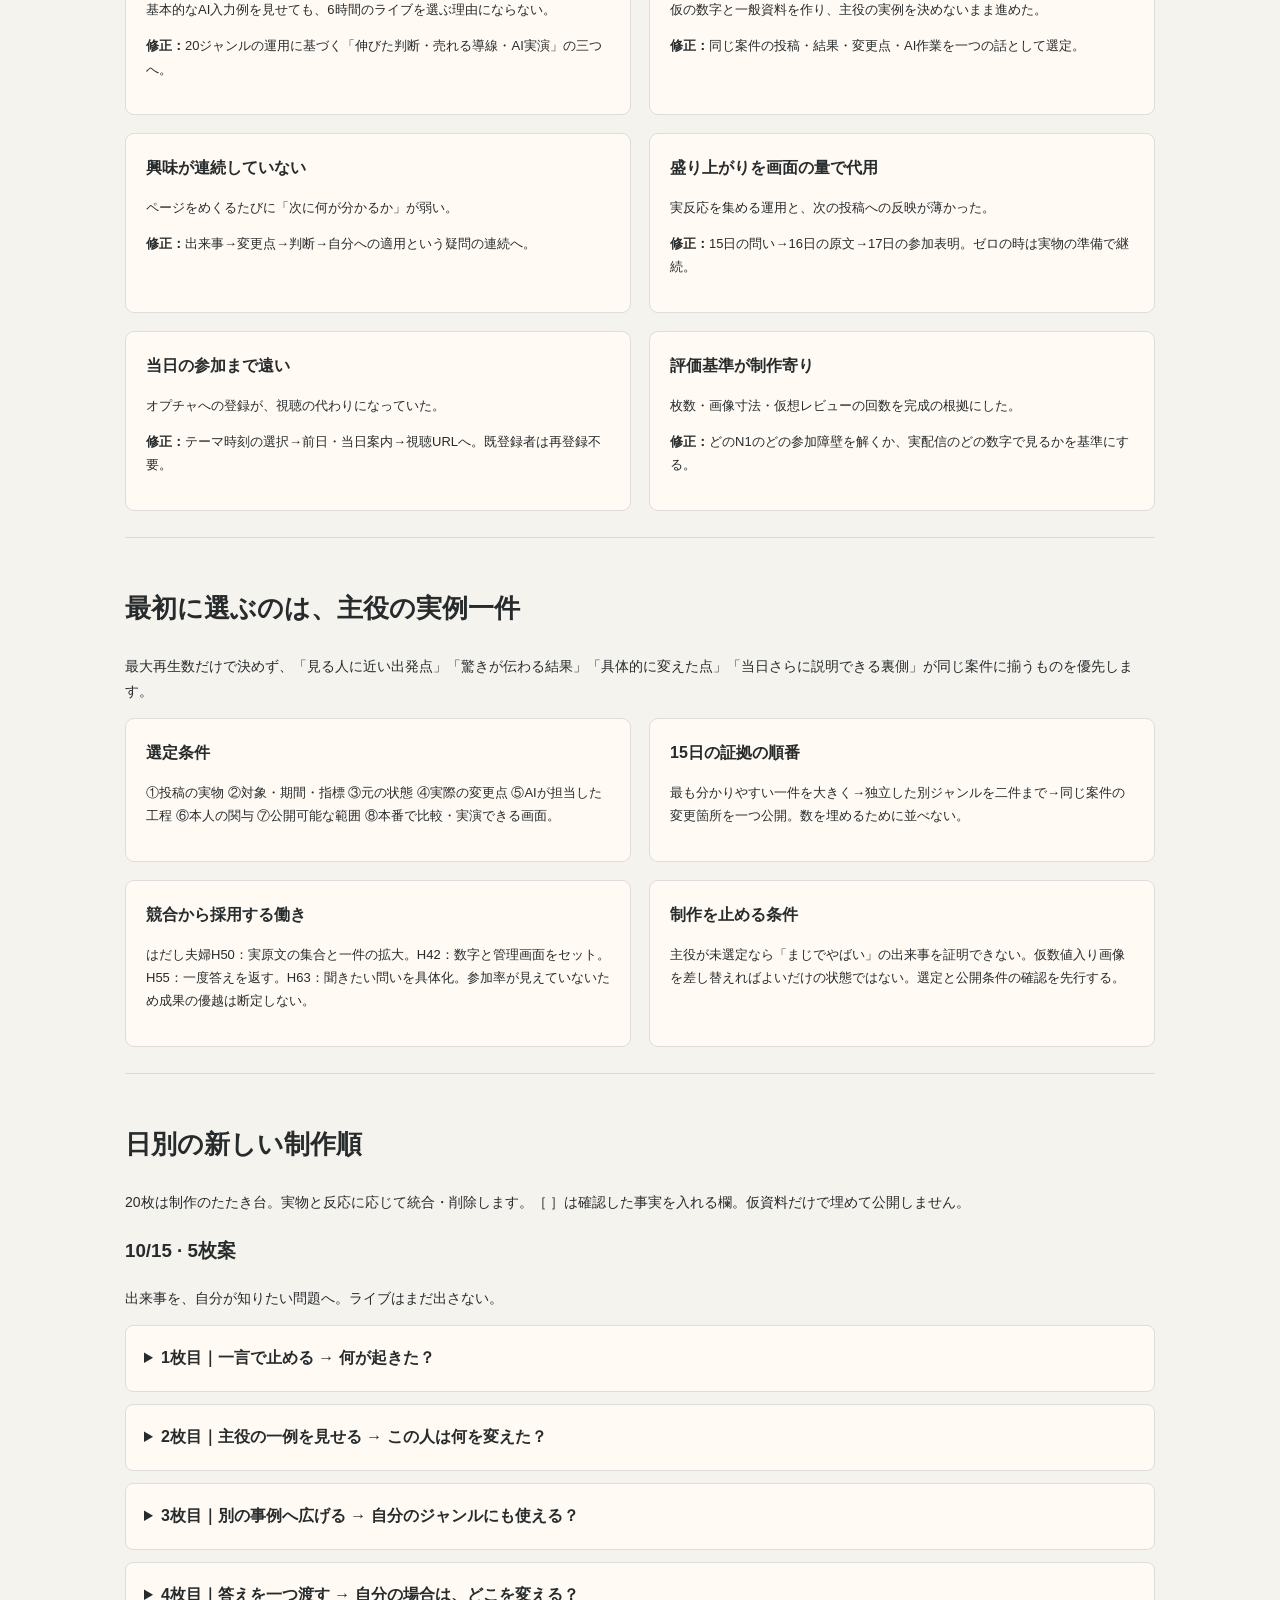
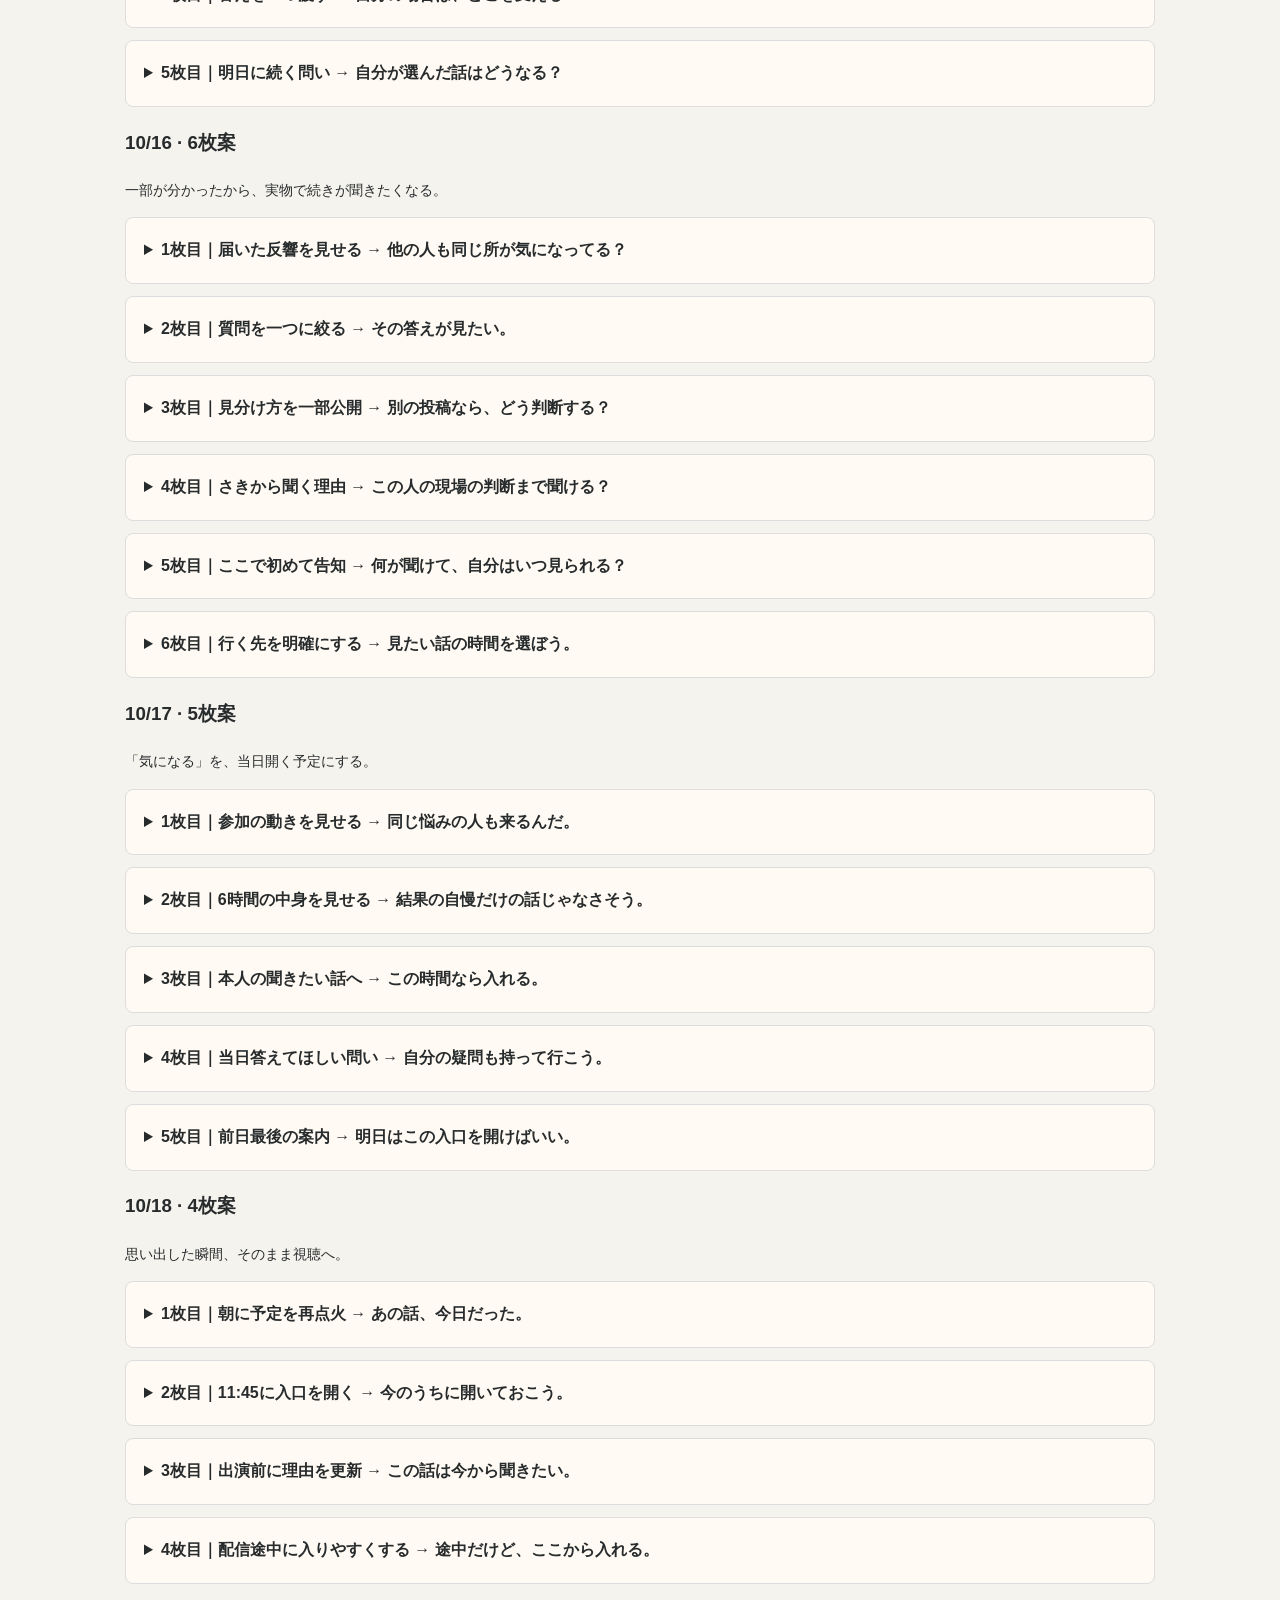
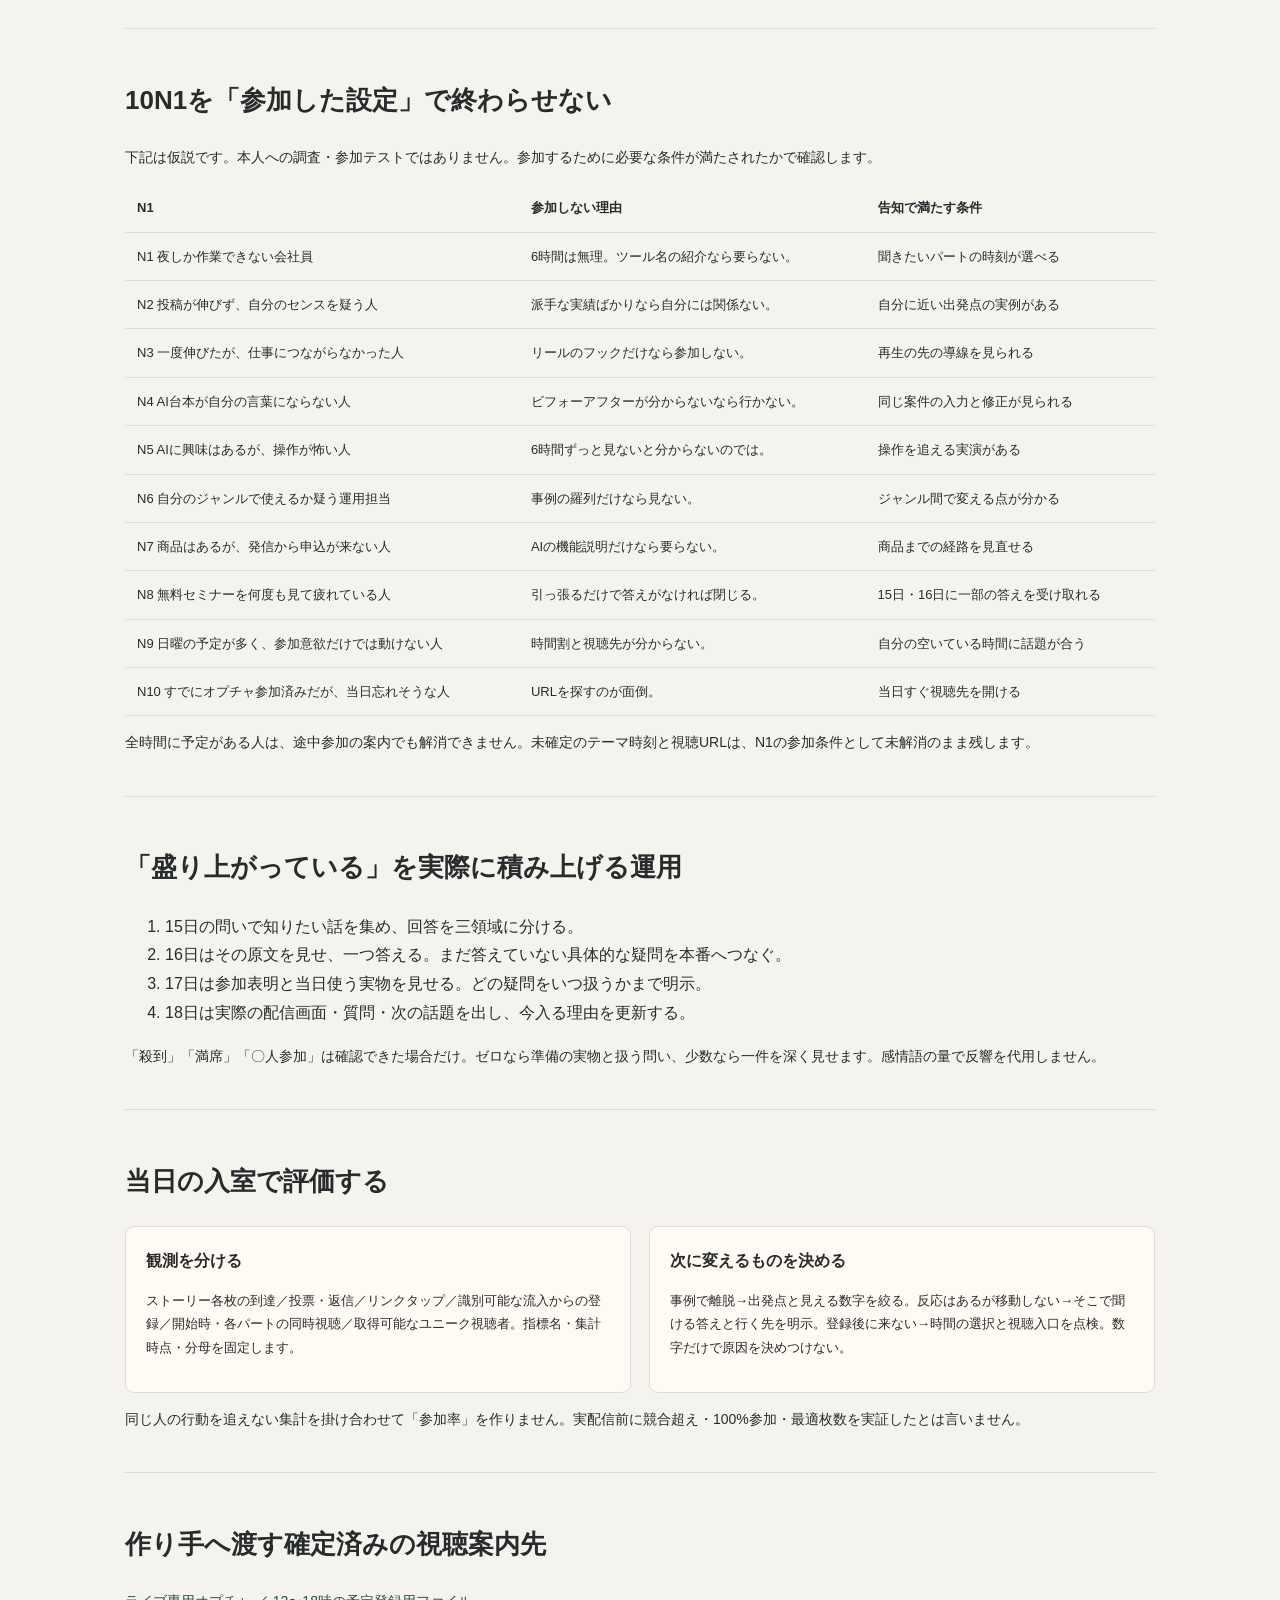
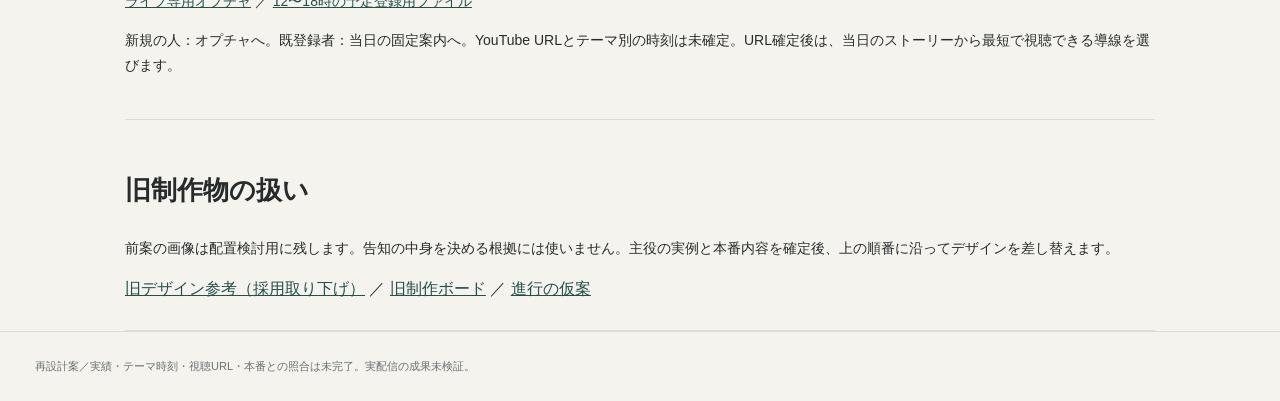
==== commit abd4ad3b: "Show six concise visual story roughs with native text and screenshot collage layouts" ====
--- a/index.html
+++ b/index.html
@@ -1,4 +1,4 @@
-<!doctype html><html lang="ja"><head><meta charset="utf-8"><meta name="viewport" content="width=device-width,initial-scale=1"><meta name="robots" content="noindex,nofollow"><title>さき｜ライブ参加から逆算した告知設計</title><link rel="stylesheet" href="gallery.css?v=4"><style>main{max-width:1100px}.intro{max-width:none}.promise{font-size:25px;line-height:1.8;background:#254f4a;color:#fff;padding:30px;border-radius:12px}.chain{display:flex;gap:10px;flex-wrap:wrap}.chain span{background:#e5ece7;padding:10px;font-size:12px}section{padding:26px 0;border-bottom:1px solid #d9ddd7}.list{display:grid;grid-template-columns:1fr 1fr;gap:18px}.item{background:#fffaf4;padding:20px;border:1px solid #ddd;border-radius:9px}.item h3{font-size:16px;margin:0 0 10px}.item p{font-size:13px}h2{font-size:26px}pre{white-space:pre-wrap;font:700 18px/1.9 -apple-system,BlinkMacSystemFont,"Hiragino Sans",sans-serif}.meta{color:#6d7470;font-size:12px}.flow{margin:18px 0}details{background:#fffaf4;border:1px solid #ddd;padding:18px;margin:12px 0;border-radius:8px}summary{cursor:pointer;font-weight:700}table{border-collapse:collapse;width:100%;font-size:13px}td,th{border-bottom:1px solid #ddd;padding:12px;text-align:left;vertical-align:top}.table-wrap{overflow:auto}.status{color:#9a3657;font-size:13px}button{margin-top:10px}@media(max-width:650px){.list{grid-template-columns:1fr}.promise{font-size:20px;padding:20px}h1{font-size:36px}}@media print{header,button{display:none}details{break-inside:avoid}}</style></head><body><header><a href="#sequence">日別の制作指示へ ↓</a><span>GOAL FIRST / 10.15</span></header><main><section class="intro"><small>10/18 12:00–18:00 · FREE YOUTUBE LIVE</small><h1>18日に、<br>「この話を聞きに行く」を作る。</h1><p>目的はライブへの実参加。画像枚数や仮想レビューの回数を成果にはしません。前案は制作の完成度を先に上げ、告知の核になる実例と参加動機の接続が弱い状態でした。</p><div class="note"><b>前案の採用を取り下げ、ここを制作判断の起点にします。</b>主役の実績・実際の変更点・AIログは未選定。旧PNGの仮数値を成果の証拠に使いません。以下は運営と照合する告知案です。</div><a href="#sequence">新しい日別の文面・証拠・公開条件を見る →</a></section>
+<!doctype html><html lang="ja"><head><meta charset="utf-8"><meta name="viewport" content="width=device-width,initial-scale=1"><meta name="robots" content="noindex,nofollow"><title>さき｜ライブ参加から逆算した告知設計</title><link rel="stylesheet" href="gallery.css?v=4"><style>main{max-width:1100px}.intro{max-width:none}.promise{font-size:25px;line-height:1.8;background:#254f4a;color:#fff;padding:30px;border-radius:12px}.chain{display:flex;gap:10px;flex-wrap:wrap}.chain span{background:#e5ece7;padding:10px;font-size:12px}section{padding:26px 0;border-bottom:1px solid #d9ddd7}.list{display:grid;grid-template-columns:1fr 1fr;gap:18px}.item{background:#fffaf4;padding:20px;border:1px solid #ddd;border-radius:9px}.item h3{font-size:16px;margin:0 0 10px}.item p{font-size:13px}h2{font-size:26px}pre{white-space:pre-wrap;font:700 18px/1.9 -apple-system,BlinkMacSystemFont,"Hiragino Sans",sans-serif}.meta{color:#6d7470;font-size:12px}.flow{margin:18px 0}details{background:#fffaf4;border:1px solid #ddd;padding:18px;margin:12px 0;border-radius:8px}summary{cursor:pointer;font-weight:700}table{border-collapse:collapse;width:100%;font-size:13px}td,th{border-bottom:1px solid #ddd;padding:12px;text-align:left;vertical-align:top}.table-wrap{overflow:auto}.status{color:#9a3657;font-size:13px}button{margin-top:10px}@media(max-width:650px){.list{grid-template-columns:1fr}.promise{font-size:20px;padding:20px}h1{font-size:36px}}@media print{header,button{display:none}details{break-inside:avoid}}</style></head><body><header><a href="#sequence">日別の制作指示へ ↓</a><span>GOAL FIRST / 10.15</span></header><main><section class="intro"><div class="note"><a href="rough.html"><b>まず見た目を確認：写真と短い一言で作った6枚のラフ →</b></a></div><small>10/18 12:00–18:00 · FREE YOUTUBE LIVE</small><h1>18日に、<br>「この話を聞きに行く」を作る。</h1><p>目的はライブへの実参加。画像枚数や仮想レビューの回数を成果にはしません。前案は制作の完成度を先に上げ、告知の核になる実例と参加動機の接続が弱い状態でした。</p><div class="note"><b>前案の採用を取り下げ、ここを制作判断の起点にします。</b>主役の実績・実際の変更点・AIログは未選定。旧PNGの仮数値を成果の証拠に使いません。以下は運営と照合する告知案です。</div><a href="#sequence">新しい日別の文面・証拠・公開条件を見る →</a></section>
 <section><h2>参加の瞬間から、必要な状態を戻す</h2><div class="chain"><span>18日：視聴URLを開く</span><span>← 自分の見る時刻が決まっている</span><span>← そこで分かる答えが具体的</span><span>← さきの実物と判断を信じられる</span><span>← 自分も解決したい疑問がある</span></div><p>開始時の参加と配信途中の参加を分けて設計します。全員が6時間見られるとは置かず、途中参加の入口を残します。</p></section>
 <section><h2>告知の中心に置く約束</h2><div class="promise">いま伸びている投稿の裏側から、<br>仕事につながる導線、AI運用の実演まで。<br>20ジャンルの運用で見てきたことを、6時間で。</div><p>「超有益・最新・全部暴露」は期待を強める言葉。中身には、実例・判断・比較・実演が必要です。最新の公式変更と直近の運用観察は分け、未確認のアルゴリズム情報を足しません。</p><p class="status">本番との照合が必要：この三つを実物で見せられるか。20ジャンルは本人提供情報に基づく案。</p></section><section><h2>前案から埋め直す差分</h2><div class="list"><article class="item"><h3>約束が弱い</h3><p>基本的なAI入力例を見せても、6時間のライブを選ぶ理由にならない。</p><p><b>修正：</b>20ジャンルの運用に基づく「伸びた判断・売れる導線・AI実演」の三つへ。</p></article><article class="item"><h3>証拠が未接続</h3><p>仮の数字と一般資料を作り、主役の実例を決めないまま進めた。</p><p><b>修正：</b>同じ案件の投稿・結果・変更点・AI作業を一つの話として選定。</p></article><article class="item"><h3>興味が連続していない</h3><p>ページをめくるたびに「次に何が分かるか」が弱い。</p><p><b>修正：</b>出来事→変更点→判断→自分への適用という疑問の連続へ。</p></article><article class="item"><h3>盛り上がりを画面の量で代用</h3><p>実反応を集める運用と、次の投稿への反映が薄かった。</p><p><b>修正：</b>15日の問い→16日の原文→17日の参加表明。ゼロの時は実物の準備で継続。</p></article><article class="item"><h3>当日の参加まで遠い</h3><p>オプチャへの登録が、視聴の代わりになっていた。</p><p><b>修正：</b>テーマ時刻の選択→前日・当日案内→視聴URLへ。既登録者は再登録不要。</p></article><article class="item"><h3>評価基準が制作寄り</h3><p>枚数・画像寸法・仮想レビューの回数を完成の根拠にした。</p><p><b>修正：</b>どのN1のどの参加障壁を解くか、実配信のどの数字で見るかを基準にする。</p></article></div></section><section><h2>最初に選ぶのは、主役の実例一件</h2><p>最大再生数だけで決めず、「見る人に近い出発点」「驚きが伝わる結果」「具体的に変えた点」「当日さらに説明できる裏側」が同じ案件に揃うものを優先します。</p><div class="list"><article class="item"><h3>選定条件</h3><p>①投稿の実物 ②対象・期間・指標 ③元の状態 ④実際の変更点 ⑤AIが担当した工程 ⑥本人の関与 ⑦公開可能な範囲 ⑧本番で比較・実演できる画面。</p></article><article class="item"><h3>15日の証拠の順番</h3><p>最も分かりやすい一件を大きく→独立した別ジャンルを二件まで→同じ案件の変更箇所を一つ公開。数を埋めるために並べない。</p></article><article class="item"><h3>競合から採用する働き</h3><p>はだし夫婦H50：実原文の集合と一件の拡大。H42：数字と管理画面をセット。H55：一度答えを返す。H63：聞きたい問いを具体化。参加率が見えていないため成果の優越は断定しない。</p></article><article class="item"><h3>制作を止める条件</h3><p>主役が未選定なら「まじでやばい」の出来事を証明できない。仮数値入り画像を差し替えればよいだけの状態ではない。選定と公開条件の確認を先行する。</p></article></div></section><section id="sequence"><h2>日別の新しい制作順</h2><p>20枚は制作のたたき台。実物と反応に応じて統合・削除します。［ ］は確認した事実を入れる欄。仮資料だけで埋めて公開しません。</p><div class="flow"><h3>10/15 · 5枚案</h3><p>出来事を、自分が知りたい問題へ。ライブはまだ出さない。</p><details><summary>1枚目｜一言で止める → 何が起きた？</summary><pre>まじでやばいことが
 起きて……</pre><p><b>見せる実物・デザイン：</b>本人の夜景。本文だけを大きく。</p><p><b>公開条件：</b>主役の成果が次の枚で実物提示できる時だけ採用。</p><p class="meta">次に進む理由：何が起きた？</p></details><details><summary>2枚目｜主役の一例を見せる → この人は何を変えた？</summary><pre>これ、受講生さんの投稿。
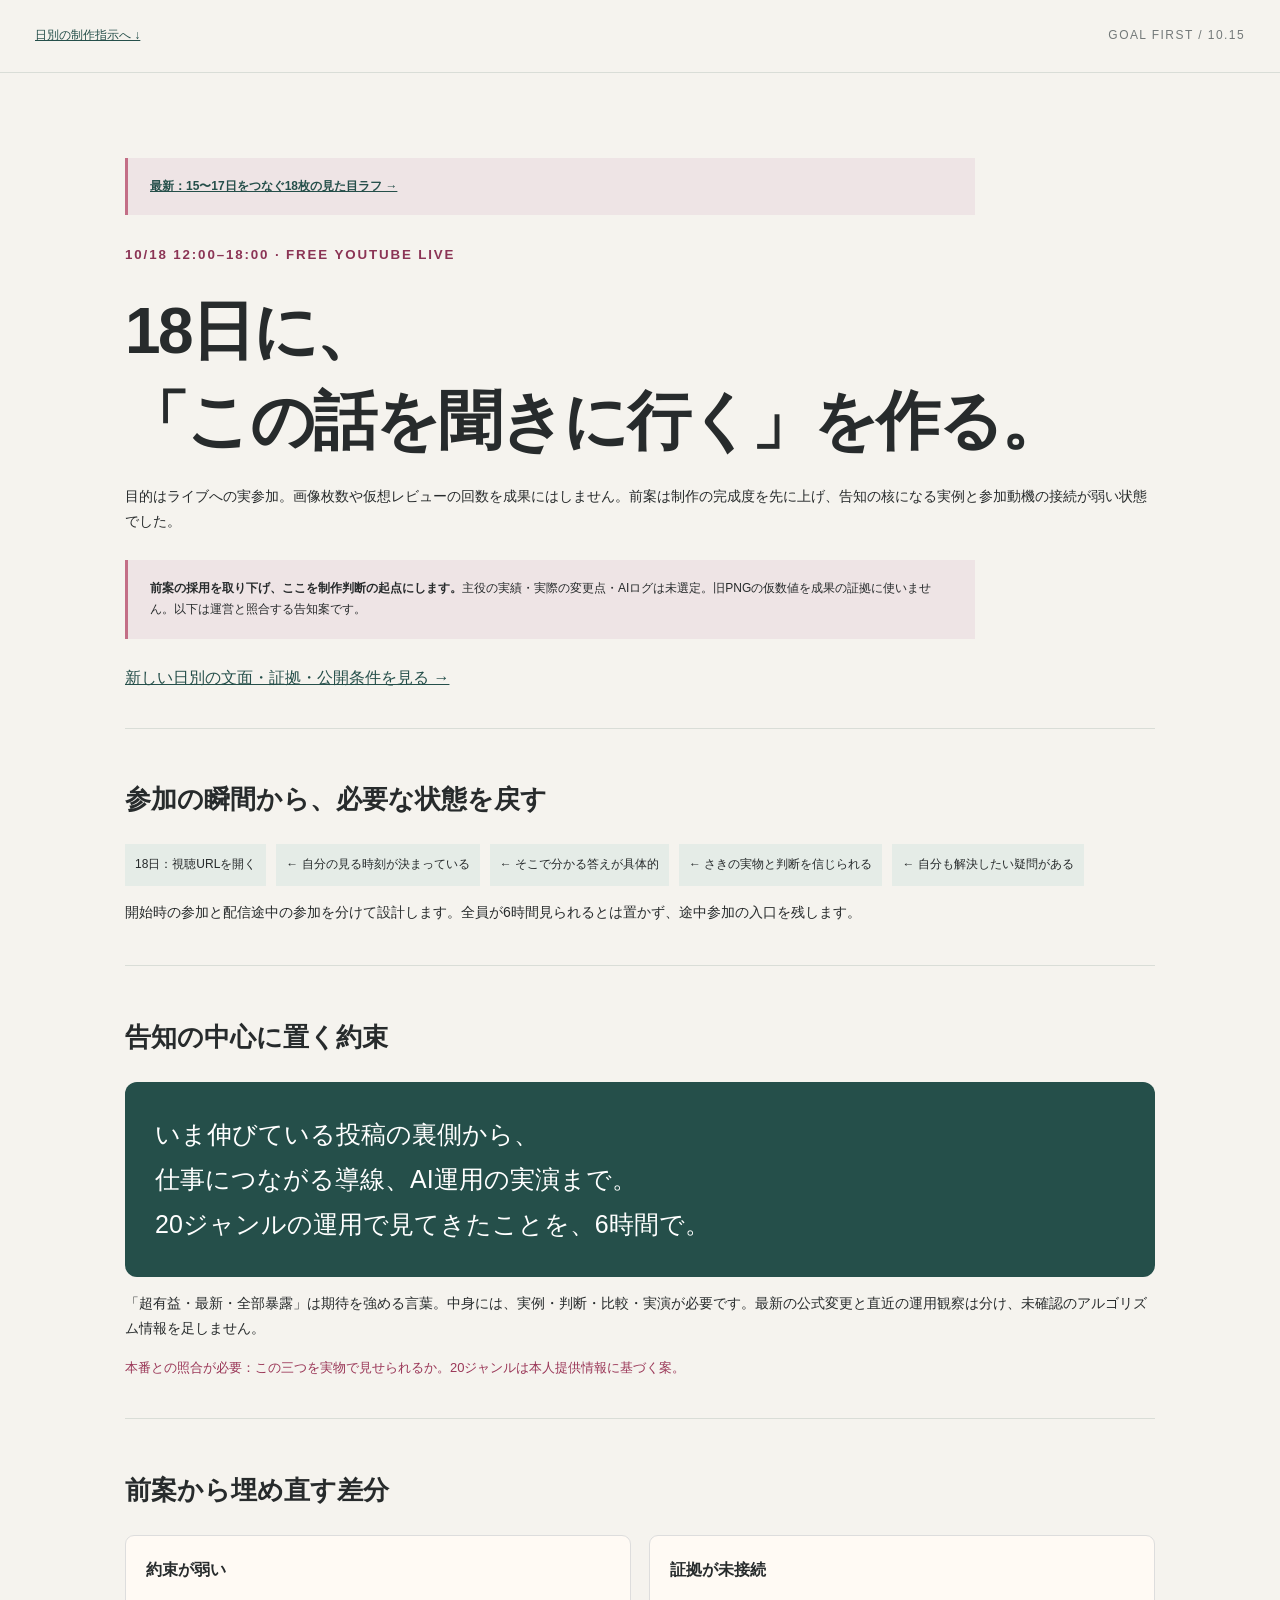
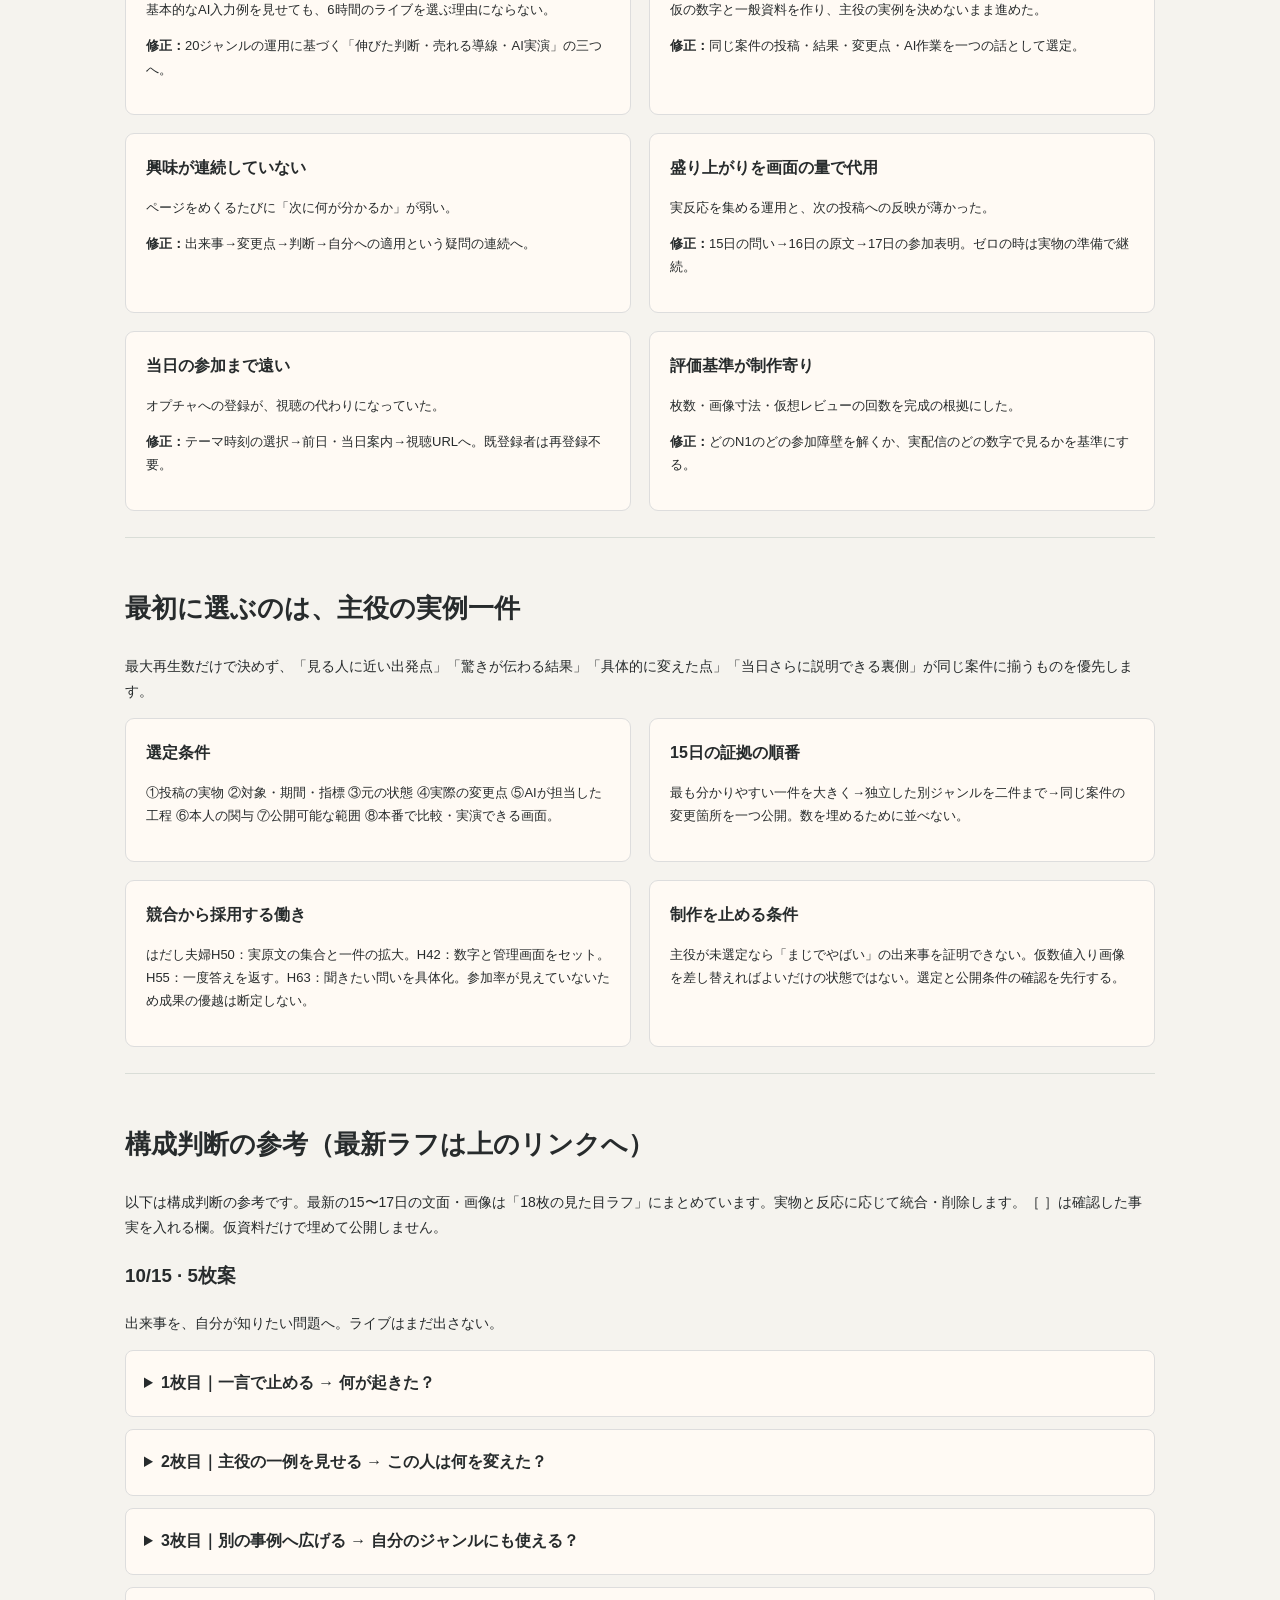
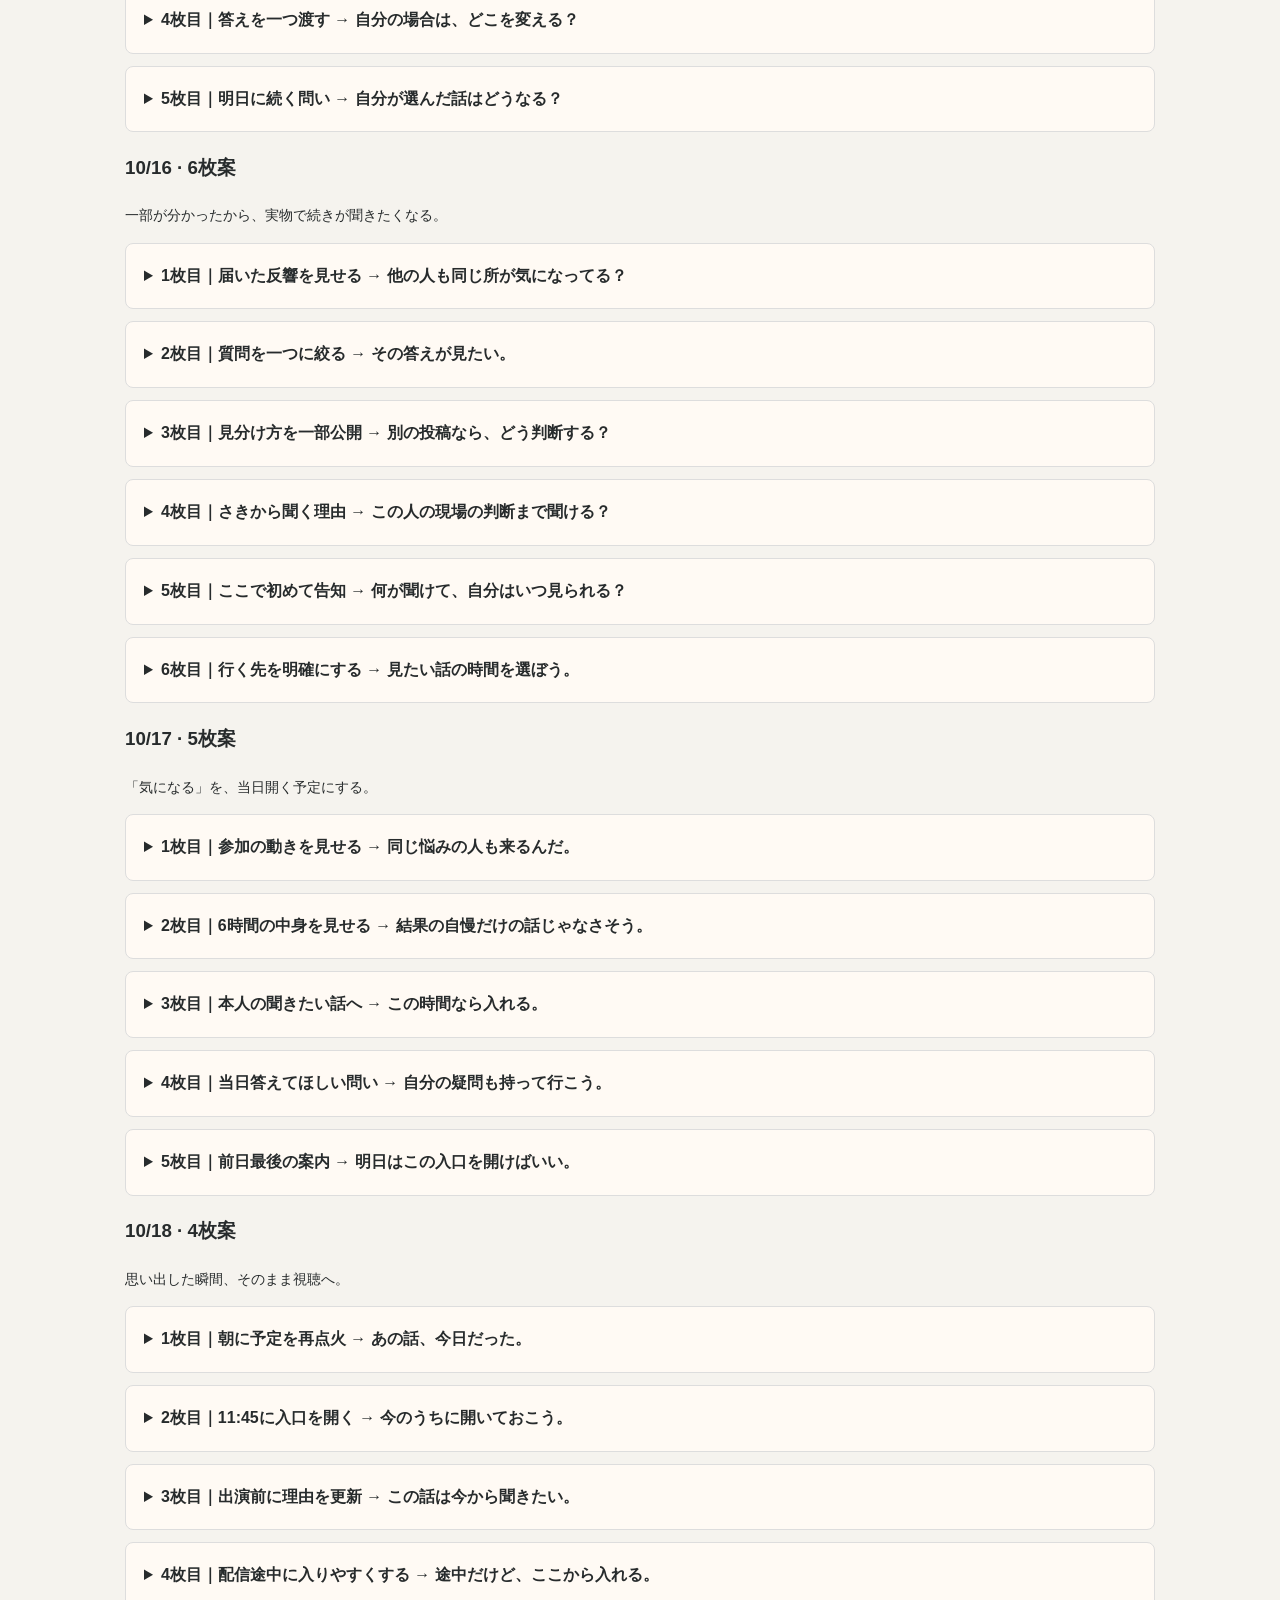
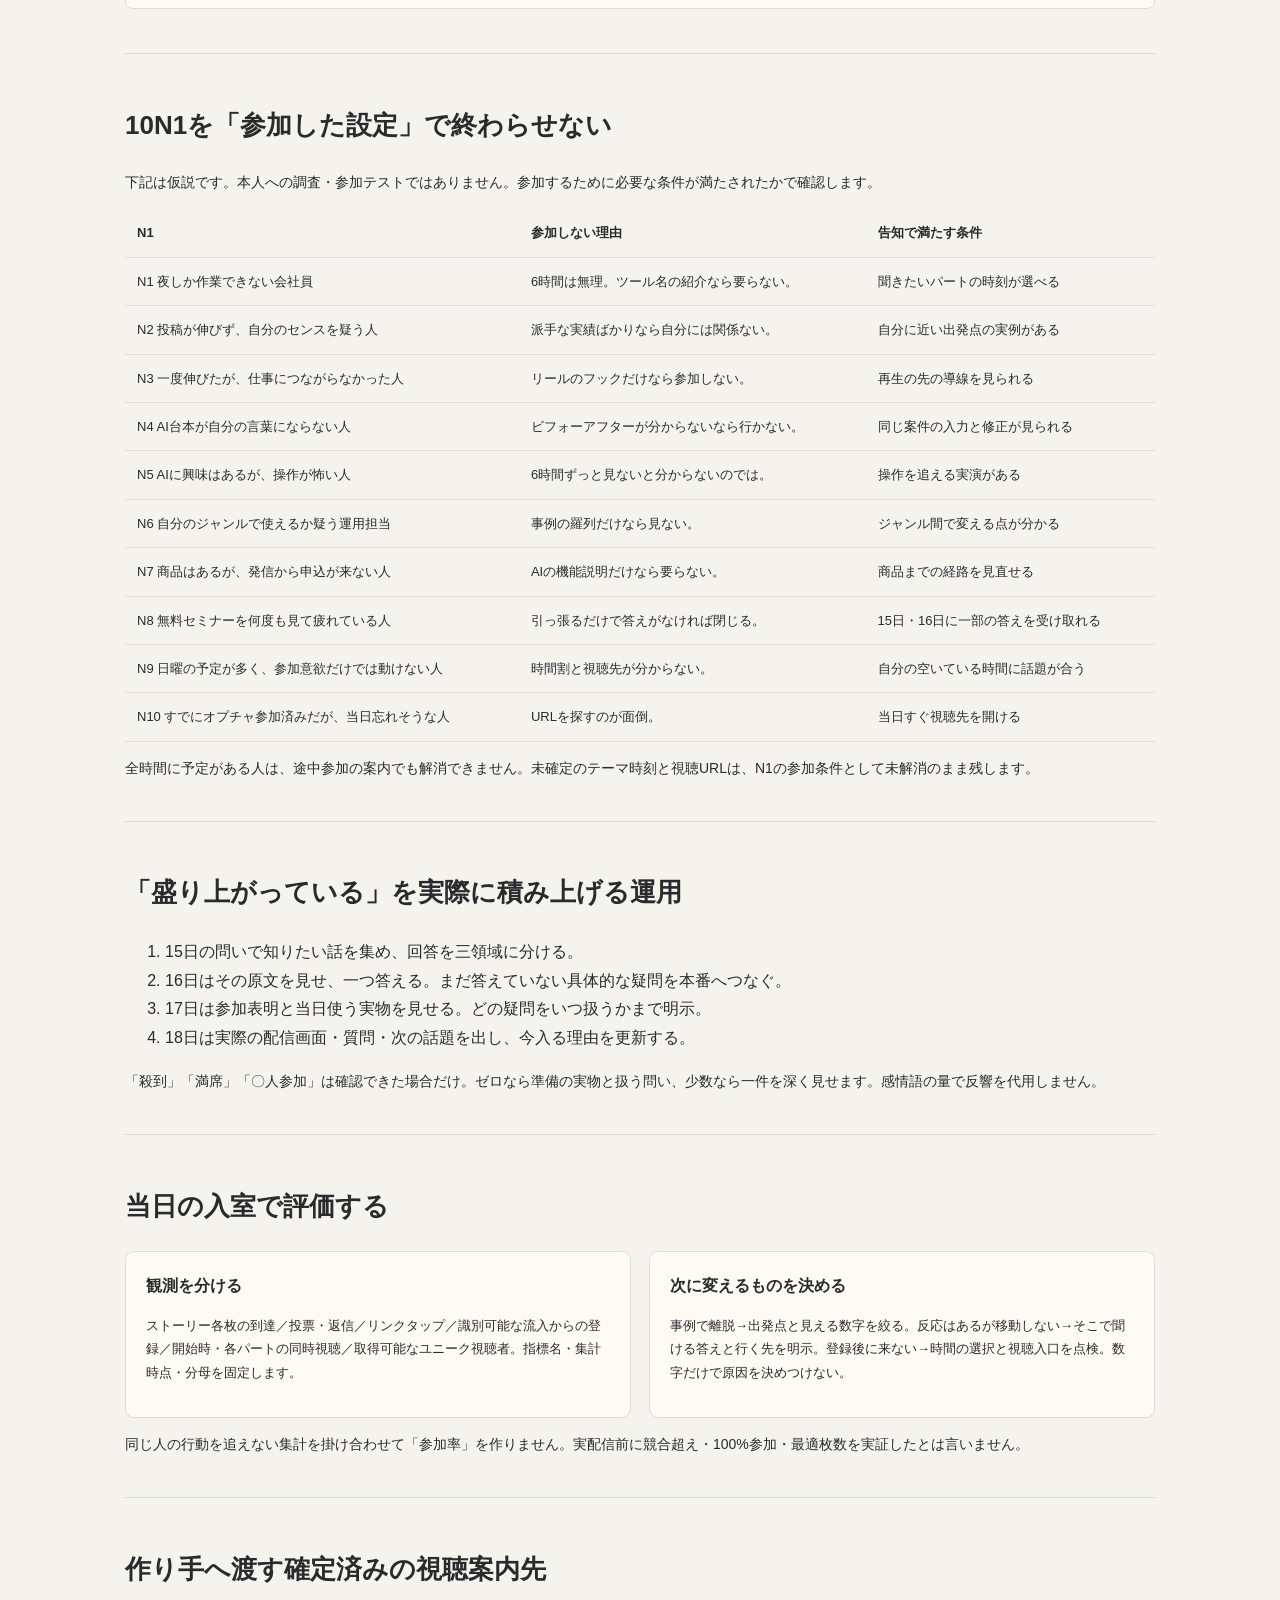
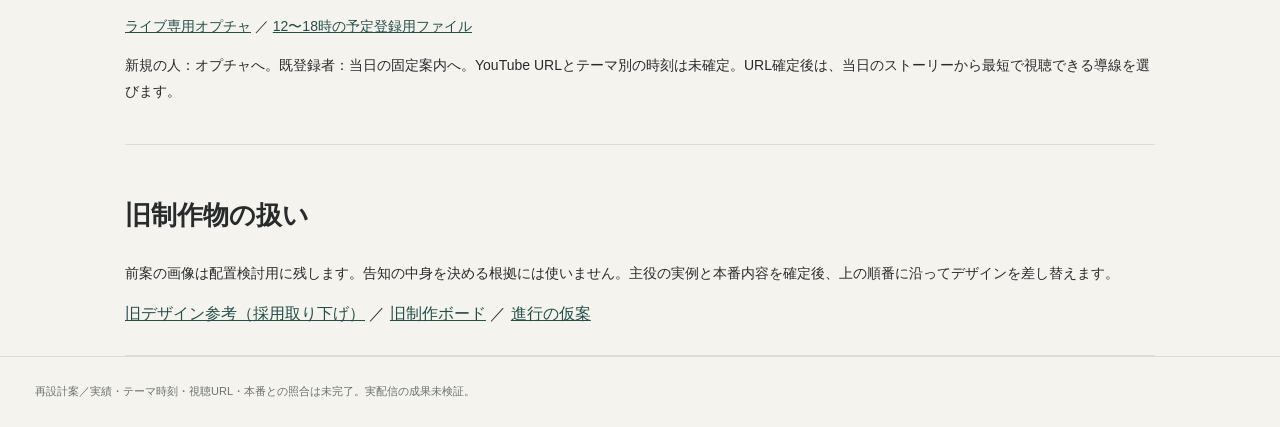
==== commit c9cdacd3: "Connect three days of Saki story roughs from beginner student proof to live attendance" ====
--- a/index.html
+++ b/index.html
@@ -1,6 +1,6 @@
-<!doctype html><html lang="ja"><head><meta charset="utf-8"><meta name="viewport" content="width=device-width,initial-scale=1"><meta name="robots" content="noindex,nofollow"><title>さき｜ライブ参加から逆算した告知設計</title><link rel="stylesheet" href="gallery.css?v=4"><style>main{max-width:1100px}.intro{max-width:none}.promise{font-size:25px;line-height:1.8;background:#254f4a;color:#fff;padding:30px;border-radius:12px}.chain{display:flex;gap:10px;flex-wrap:wrap}.chain span{background:#e5ece7;padding:10px;font-size:12px}section{padding:26px 0;border-bottom:1px solid #d9ddd7}.list{display:grid;grid-template-columns:1fr 1fr;gap:18px}.item{background:#fffaf4;padding:20px;border:1px solid #ddd;border-radius:9px}.item h3{font-size:16px;margin:0 0 10px}.item p{font-size:13px}h2{font-size:26px}pre{white-space:pre-wrap;font:700 18px/1.9 -apple-system,BlinkMacSystemFont,"Hiragino Sans",sans-serif}.meta{color:#6d7470;font-size:12px}.flow{margin:18px 0}details{background:#fffaf4;border:1px solid #ddd;padding:18px;margin:12px 0;border-radius:8px}summary{cursor:pointer;font-weight:700}table{border-collapse:collapse;width:100%;font-size:13px}td,th{border-bottom:1px solid #ddd;padding:12px;text-align:left;vertical-align:top}.table-wrap{overflow:auto}.status{color:#9a3657;font-size:13px}button{margin-top:10px}@media(max-width:650px){.list{grid-template-columns:1fr}.promise{font-size:20px;padding:20px}h1{font-size:36px}}@media print{header,button{display:none}details{break-inside:avoid}}</style></head><body><header><a href="#sequence">日別の制作指示へ ↓</a><span>GOAL FIRST / 10.15</span></header><main><section class="intro"><div class="note"><a href="rough.html"><b>まず見た目を確認：写真と短い一言で作った6枚のラフ →</b></a></div><small>10/18 12:00–18:00 · FREE YOUTUBE LIVE</small><h1>18日に、<br>「この話を聞きに行く」を作る。</h1><p>目的はライブへの実参加。画像枚数や仮想レビューの回数を成果にはしません。前案は制作の完成度を先に上げ、告知の核になる実例と参加動機の接続が弱い状態でした。</p><div class="note"><b>前案の採用を取り下げ、ここを制作判断の起点にします。</b>主役の実績・実際の変更点・AIログは未選定。旧PNGの仮数値を成果の証拠に使いません。以下は運営と照合する告知案です。</div><a href="#sequence">新しい日別の文面・証拠・公開条件を見る →</a></section>
+<!doctype html><html lang="ja"><head><meta charset="utf-8"><meta name="viewport" content="width=device-width,initial-scale=1"><meta name="robots" content="noindex,nofollow"><title>さき｜ライブ参加から逆算した告知設計</title><link rel="stylesheet" href="gallery.css?v=4"><style>main{max-width:1100px}.intro{max-width:none}.promise{font-size:25px;line-height:1.8;background:#254f4a;color:#fff;padding:30px;border-radius:12px}.chain{display:flex;gap:10px;flex-wrap:wrap}.chain span{background:#e5ece7;padding:10px;font-size:12px}section{padding:26px 0;border-bottom:1px solid #d9ddd7}.list{display:grid;grid-template-columns:1fr 1fr;gap:18px}.item{background:#fffaf4;padding:20px;border:1px solid #ddd;border-radius:9px}.item h3{font-size:16px;margin:0 0 10px}.item p{font-size:13px}h2{font-size:26px}pre{white-space:pre-wrap;font:700 18px/1.9 -apple-system,BlinkMacSystemFont,"Hiragino Sans",sans-serif}.meta{color:#6d7470;font-size:12px}.flow{margin:18px 0}details{background:#fffaf4;border:1px solid #ddd;padding:18px;margin:12px 0;border-radius:8px}summary{cursor:pointer;font-weight:700}table{border-collapse:collapse;width:100%;font-size:13px}td,th{border-bottom:1px solid #ddd;padding:12px;text-align:left;vertical-align:top}.table-wrap{overflow:auto}.status{color:#9a3657;font-size:13px}button{margin-top:10px}@media(max-width:650px){.list{grid-template-columns:1fr}.promise{font-size:20px;padding:20px}h1{font-size:36px}}@media print{header,button{display:none}details{break-inside:avoid}}</style></head><body><header><a href="#sequence">日別の制作指示へ ↓</a><span>GOAL FIRST / 10.15</span></header><main><section class="intro"><div class="note"><a href="connected.html"><b>最新：15〜17日をつなぐ18枚の見た目ラフ →</b></a></div><small>10/18 12:00–18:00 · FREE YOUTUBE LIVE</small><h1>18日に、<br>「この話を聞きに行く」を作る。</h1><p>目的はライブへの実参加。画像枚数や仮想レビューの回数を成果にはしません。前案は制作の完成度を先に上げ、告知の核になる実例と参加動機の接続が弱い状態でした。</p><div class="note"><b>前案の採用を取り下げ、ここを制作判断の起点にします。</b>主役の実績・実際の変更点・AIログは未選定。旧PNGの仮数値を成果の証拠に使いません。以下は運営と照合する告知案です。</div><a href="#sequence">新しい日別の文面・証拠・公開条件を見る →</a></section>
 <section><h2>参加の瞬間から、必要な状態を戻す</h2><div class="chain"><span>18日：視聴URLを開く</span><span>← 自分の見る時刻が決まっている</span><span>← そこで分かる答えが具体的</span><span>← さきの実物と判断を信じられる</span><span>← 自分も解決したい疑問がある</span></div><p>開始時の参加と配信途中の参加を分けて設計します。全員が6時間見られるとは置かず、途中参加の入口を残します。</p></section>
-<section><h2>告知の中心に置く約束</h2><div class="promise">いま伸びている投稿の裏側から、<br>仕事につながる導線、AI運用の実演まで。<br>20ジャンルの運用で見てきたことを、6時間で。</div><p>「超有益・最新・全部暴露」は期待を強める言葉。中身には、実例・判断・比較・実演が必要です。最新の公式変更と直近の運用観察は分け、未確認のアルゴリズム情報を足しません。</p><p class="status">本番との照合が必要：この三つを実物で見せられるか。20ジャンルは本人提供情報に基づく案。</p></section><section><h2>前案から埋め直す差分</h2><div class="list"><article class="item"><h3>約束が弱い</h3><p>基本的なAI入力例を見せても、6時間のライブを選ぶ理由にならない。</p><p><b>修正：</b>20ジャンルの運用に基づく「伸びた判断・売れる導線・AI実演」の三つへ。</p></article><article class="item"><h3>証拠が未接続</h3><p>仮の数字と一般資料を作り、主役の実例を決めないまま進めた。</p><p><b>修正：</b>同じ案件の投稿・結果・変更点・AI作業を一つの話として選定。</p></article><article class="item"><h3>興味が連続していない</h3><p>ページをめくるたびに「次に何が分かるか」が弱い。</p><p><b>修正：</b>出来事→変更点→判断→自分への適用という疑問の連続へ。</p></article><article class="item"><h3>盛り上がりを画面の量で代用</h3><p>実反応を集める運用と、次の投稿への反映が薄かった。</p><p><b>修正：</b>15日の問い→16日の原文→17日の参加表明。ゼロの時は実物の準備で継続。</p></article><article class="item"><h3>当日の参加まで遠い</h3><p>オプチャへの登録が、視聴の代わりになっていた。</p><p><b>修正：</b>テーマ時刻の選択→前日・当日案内→視聴URLへ。既登録者は再登録不要。</p></article><article class="item"><h3>評価基準が制作寄り</h3><p>枚数・画像寸法・仮想レビューの回数を完成の根拠にした。</p><p><b>修正：</b>どのN1のどの参加障壁を解くか、実配信のどの数字で見るかを基準にする。</p></article></div></section><section><h2>最初に選ぶのは、主役の実例一件</h2><p>最大再生数だけで決めず、「見る人に近い出発点」「驚きが伝わる結果」「具体的に変えた点」「当日さらに説明できる裏側」が同じ案件に揃うものを優先します。</p><div class="list"><article class="item"><h3>選定条件</h3><p>①投稿の実物 ②対象・期間・指標 ③元の状態 ④実際の変更点 ⑤AIが担当した工程 ⑥本人の関与 ⑦公開可能な範囲 ⑧本番で比較・実演できる画面。</p></article><article class="item"><h3>15日の証拠の順番</h3><p>最も分かりやすい一件を大きく→独立した別ジャンルを二件まで→同じ案件の変更箇所を一つ公開。数を埋めるために並べない。</p></article><article class="item"><h3>競合から採用する働き</h3><p>はだし夫婦H50：実原文の集合と一件の拡大。H42：数字と管理画面をセット。H55：一度答えを返す。H63：聞きたい問いを具体化。参加率が見えていないため成果の優越は断定しない。</p></article><article class="item"><h3>制作を止める条件</h3><p>主役が未選定なら「まじでやばい」の出来事を証明できない。仮数値入り画像を差し替えればよいだけの状態ではない。選定と公開条件の確認を先行する。</p></article></div></section><section id="sequence"><h2>日別の新しい制作順</h2><p>20枚は制作のたたき台。実物と反応に応じて統合・削除します。［ ］は確認した事実を入れる欄。仮資料だけで埋めて公開しません。</p><div class="flow"><h3>10/15 · 5枚案</h3><p>出来事を、自分が知りたい問題へ。ライブはまだ出さない。</p><details><summary>1枚目｜一言で止める → 何が起きた？</summary><pre>まじでやばいことが
+<section><h2>告知の中心に置く約束</h2><div class="promise">いま伸びている投稿の裏側から、<br>仕事につながる導線、AI運用の実演まで。<br>20ジャンルの運用で見てきたことを、6時間で。</div><p>「超有益・最新・全部暴露」は期待を強める言葉。中身には、実例・判断・比較・実演が必要です。最新の公式変更と直近の運用観察は分け、未確認のアルゴリズム情報を足しません。</p><p class="status">本番との照合が必要：この三つを実物で見せられるか。20ジャンルは本人提供情報に基づく案。</p></section><section><h2>前案から埋め直す差分</h2><div class="list"><article class="item"><h3>約束が弱い</h3><p>基本的なAI入力例を見せても、6時間のライブを選ぶ理由にならない。</p><p><b>修正：</b>20ジャンルの運用に基づく「伸びた判断・売れる導線・AI実演」の三つへ。</p></article><article class="item"><h3>証拠が未接続</h3><p>仮の数字と一般資料を作り、主役の実例を決めないまま進めた。</p><p><b>修正：</b>同じ案件の投稿・結果・変更点・AI作業を一つの話として選定。</p></article><article class="item"><h3>興味が連続していない</h3><p>ページをめくるたびに「次に何が分かるか」が弱い。</p><p><b>修正：</b>出来事→変更点→判断→自分への適用という疑問の連続へ。</p></article><article class="item"><h3>盛り上がりを画面の量で代用</h3><p>実反応を集める運用と、次の投稿への反映が薄かった。</p><p><b>修正：</b>15日の問い→16日の原文→17日の参加表明。ゼロの時は実物の準備で継続。</p></article><article class="item"><h3>当日の参加まで遠い</h3><p>オプチャへの登録が、視聴の代わりになっていた。</p><p><b>修正：</b>テーマ時刻の選択→前日・当日案内→視聴URLへ。既登録者は再登録不要。</p></article><article class="item"><h3>評価基準が制作寄り</h3><p>枚数・画像寸法・仮想レビューの回数を完成の根拠にした。</p><p><b>修正：</b>どのN1のどの参加障壁を解くか、実配信のどの数字で見るかを基準にする。</p></article></div></section><section><h2>最初に選ぶのは、主役の実例一件</h2><p>最大再生数だけで決めず、「見る人に近い出発点」「驚きが伝わる結果」「具体的に変えた点」「当日さらに説明できる裏側」が同じ案件に揃うものを優先します。</p><div class="list"><article class="item"><h3>選定条件</h3><p>①投稿の実物 ②対象・期間・指標 ③元の状態 ④実際の変更点 ⑤AIが担当した工程 ⑥本人の関与 ⑦公開可能な範囲 ⑧本番で比較・実演できる画面。</p></article><article class="item"><h3>15日の証拠の順番</h3><p>最も分かりやすい一件を大きく→独立した別ジャンルを二件まで→同じ案件の変更箇所を一つ公開。数を埋めるために並べない。</p></article><article class="item"><h3>競合から採用する働き</h3><p>はだし夫婦H50：実原文の集合と一件の拡大。H42：数字と管理画面をセット。H55：一度答えを返す。H63：聞きたい問いを具体化。参加率が見えていないため成果の優越は断定しない。</p></article><article class="item"><h3>制作を止める条件</h3><p>主役が未選定なら「まじでやばい」の出来事を証明できない。仮数値入り画像を差し替えればよいだけの状態ではない。選定と公開条件の確認を先行する。</p></article></div></section><section id="sequence"><h2>構成判断の参考（最新ラフは上のリンクへ）</h2><p>以下は構成判断の参考です。最新の15〜17日の文面・画像は「18枚の見た目ラフ」にまとめています。実物と反応に応じて統合・削除します。［ ］は確認した事実を入れる欄。仮資料だけで埋めて公開しません。</p><div class="flow"><h3>10/15 · 5枚案</h3><p>出来事を、自分が知りたい問題へ。ライブはまだ出さない。</p><details><summary>1枚目｜一言で止める → 何が起きた？</summary><pre>まじでやばいことが
 起きて……</pre><p><b>見せる実物・デザイン：</b>本人の夜景。本文だけを大きく。</p><p><b>公開条件：</b>主役の成果が次の枚で実物提示できる時だけ採用。</p><p class="meta">次に進む理由：何が起きた？</p></details><details><summary>2枚目｜主役の一例を見せる → この人は何を変えた？</summary><pre>これ、受講生さんの投稿。
 ［確認できた成果］まで伸びてて。</pre><p><b>見せる実物・デザイン：</b>投稿＋対象・期間付きインサイトを1件拡大。</p><p><b>公開条件：</b>掲載可能な実物、本人の関与範囲を確認。仮の数字は使わない。</p><p class="meta">次に進む理由：この人は何を変えた？</p></details><details><summary>3枚目｜別の事例へ広げる → 自分のジャンルにも使える？</summary><pre>しかも、別ジャンルでも。
 ［共通して見直した点］があって。</pre><p><b>見せる実物・デザイン：</b>別ジャンル2件と、見る箇所だけの印。</p><p><b>公開条件：</b>同じ成功原因とは断定せず、確認できた共通の作業を示す。</p><p class="meta">次に進む理由：自分のジャンルにも使える？</p></details><details><summary>4枚目｜答えを一つ渡す → 自分の場合は、どこを変える？</summary><pre>この投稿で変えたのは、
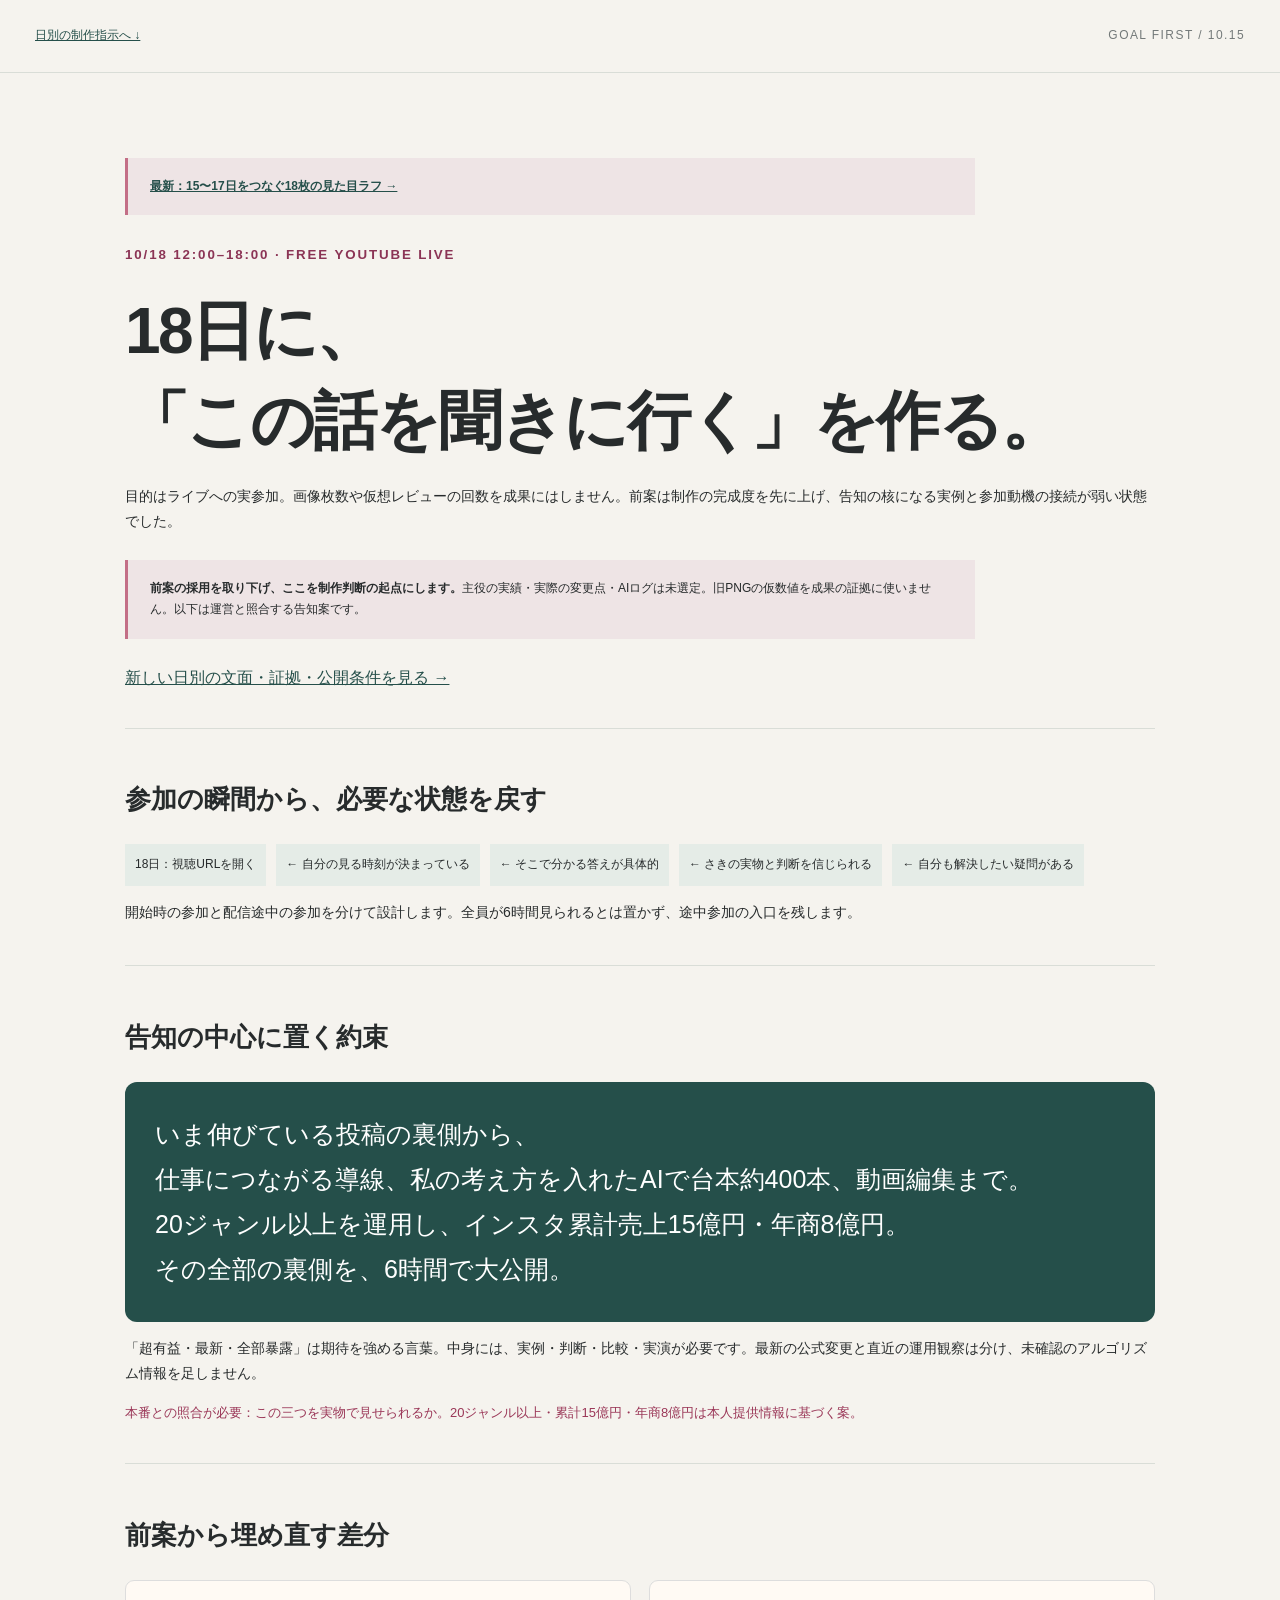
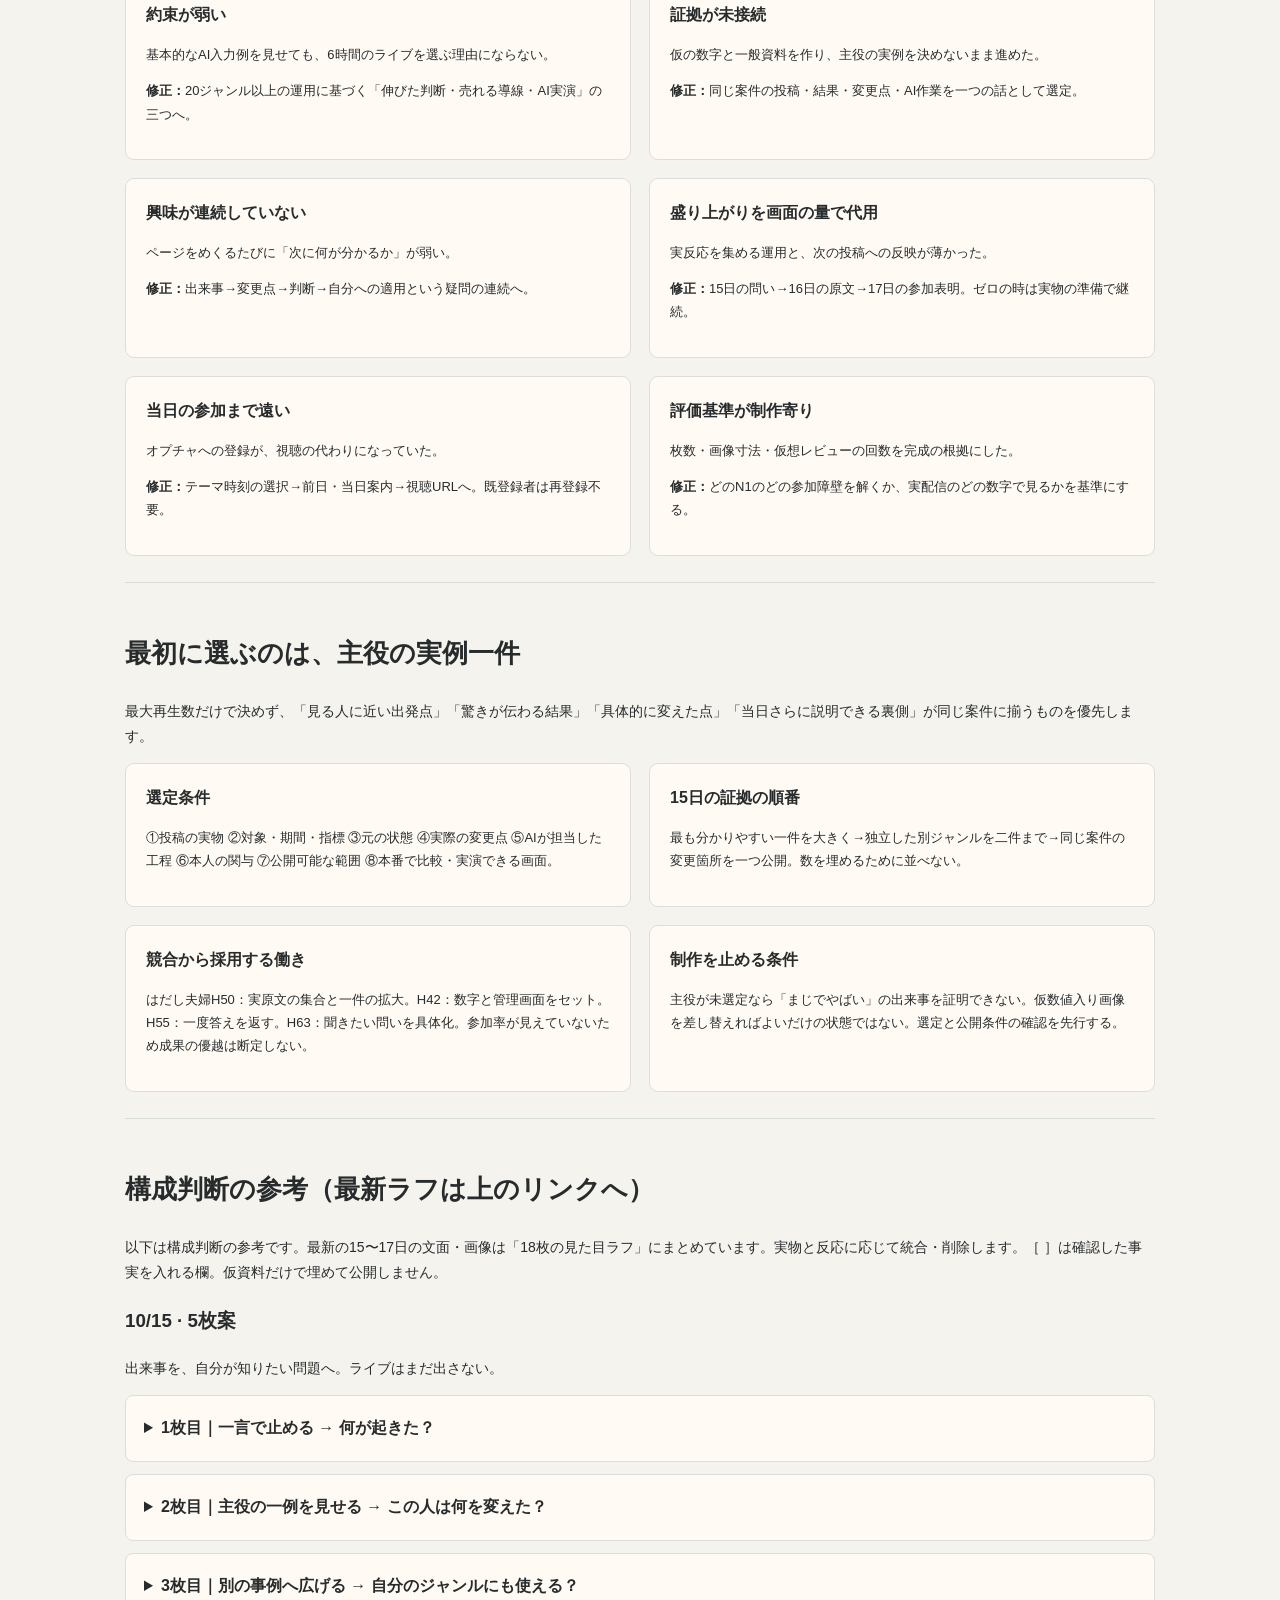
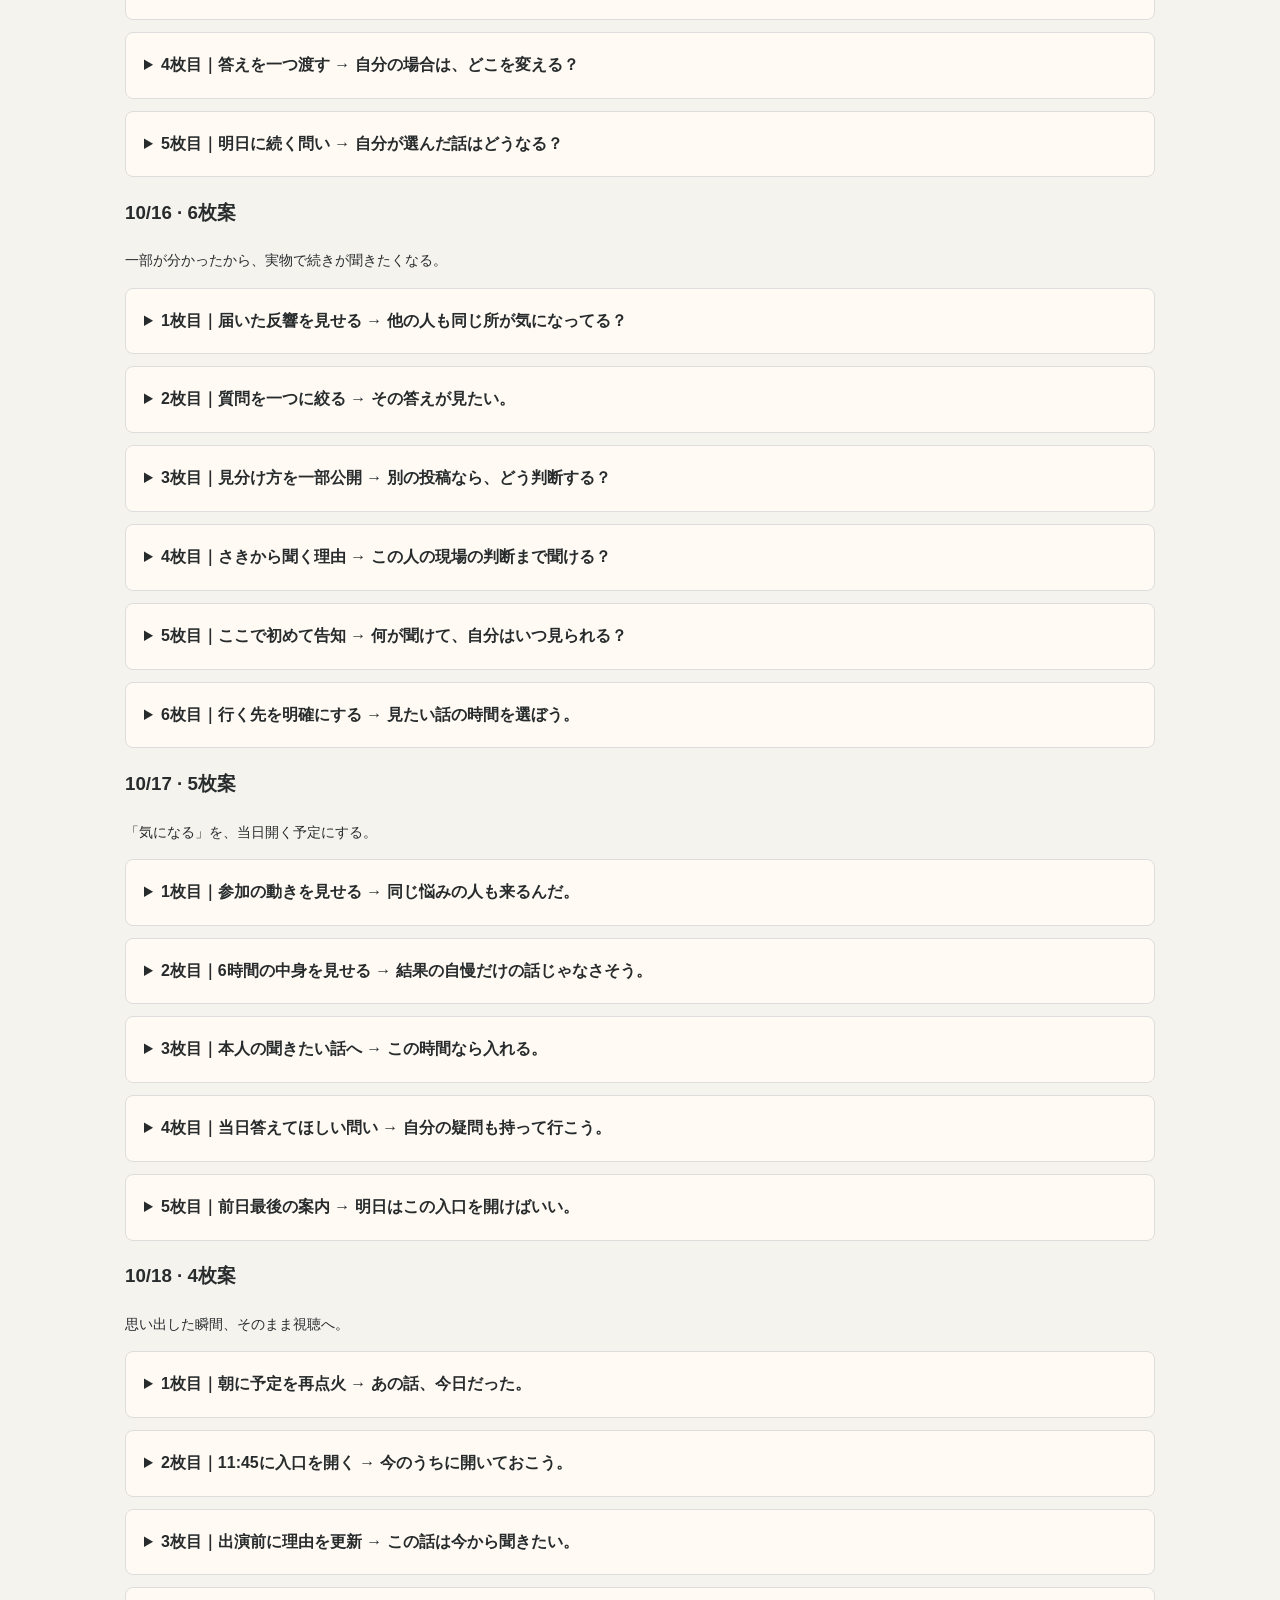
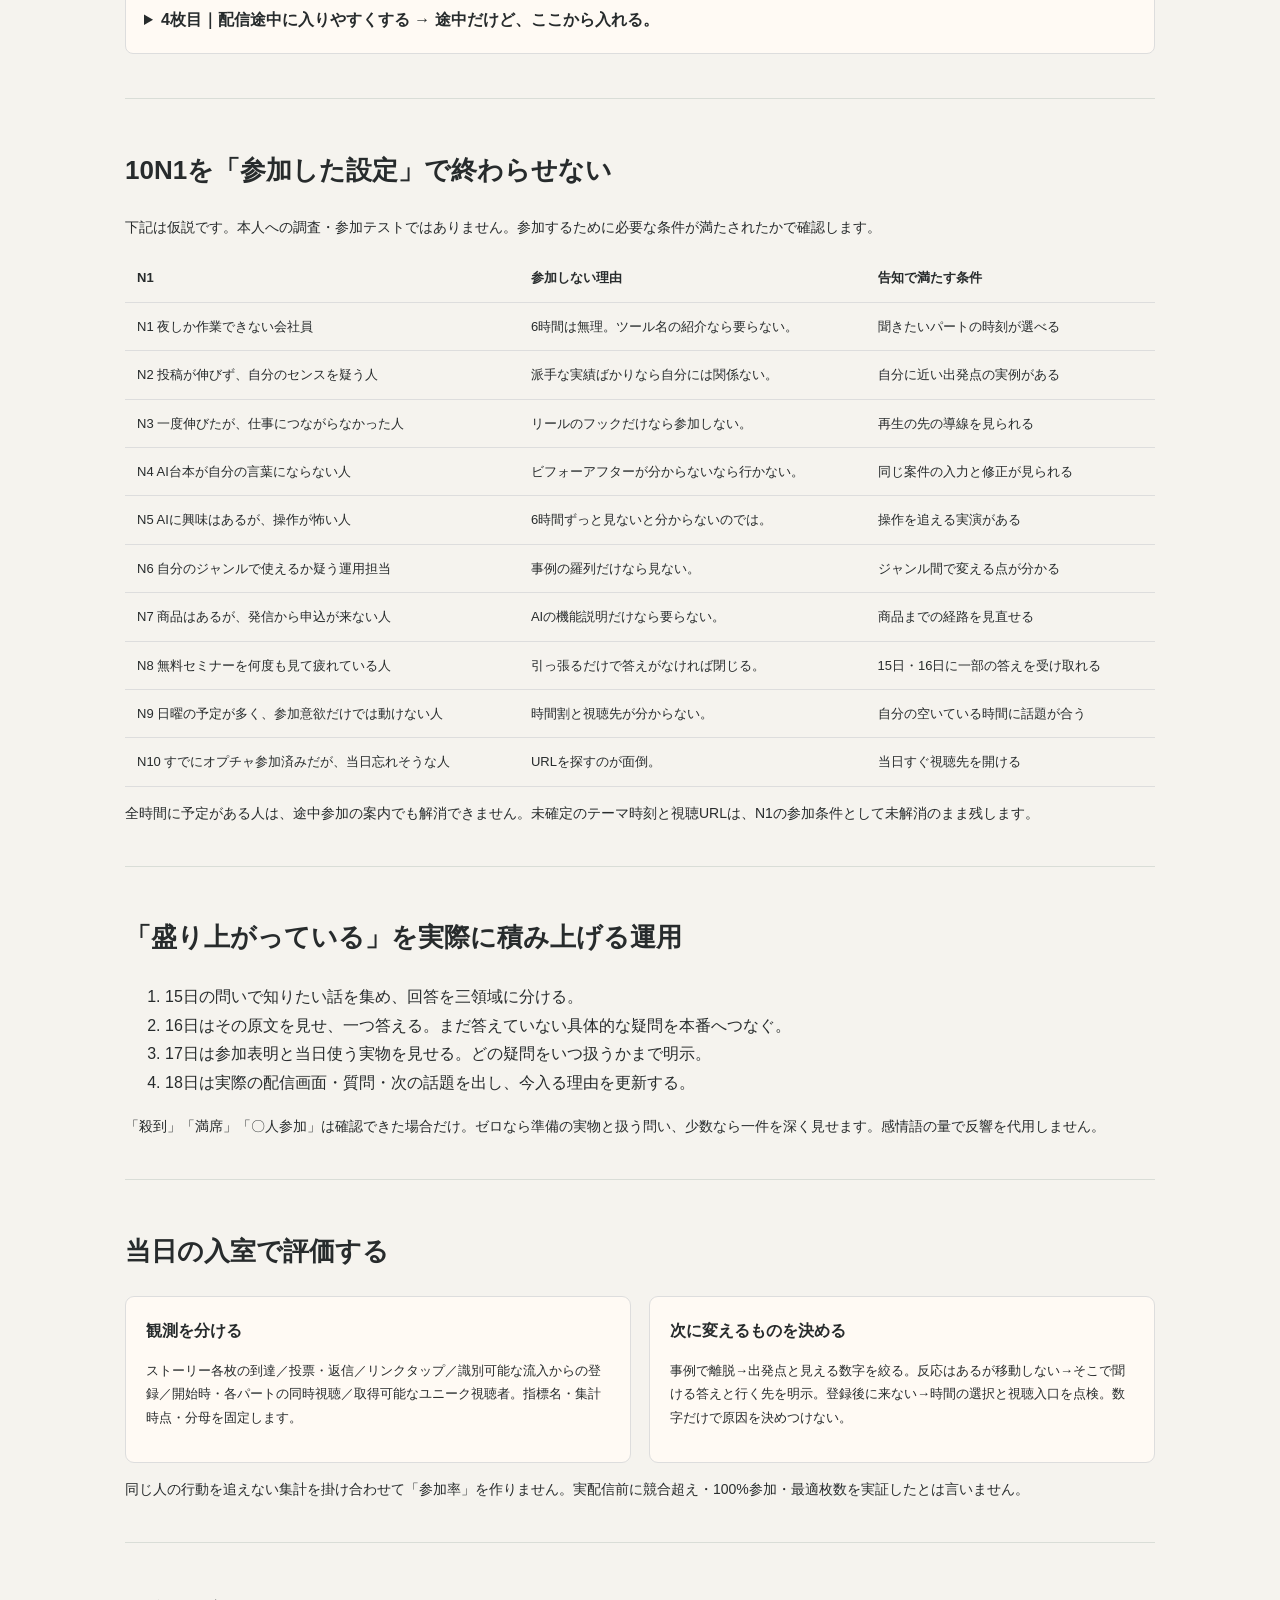
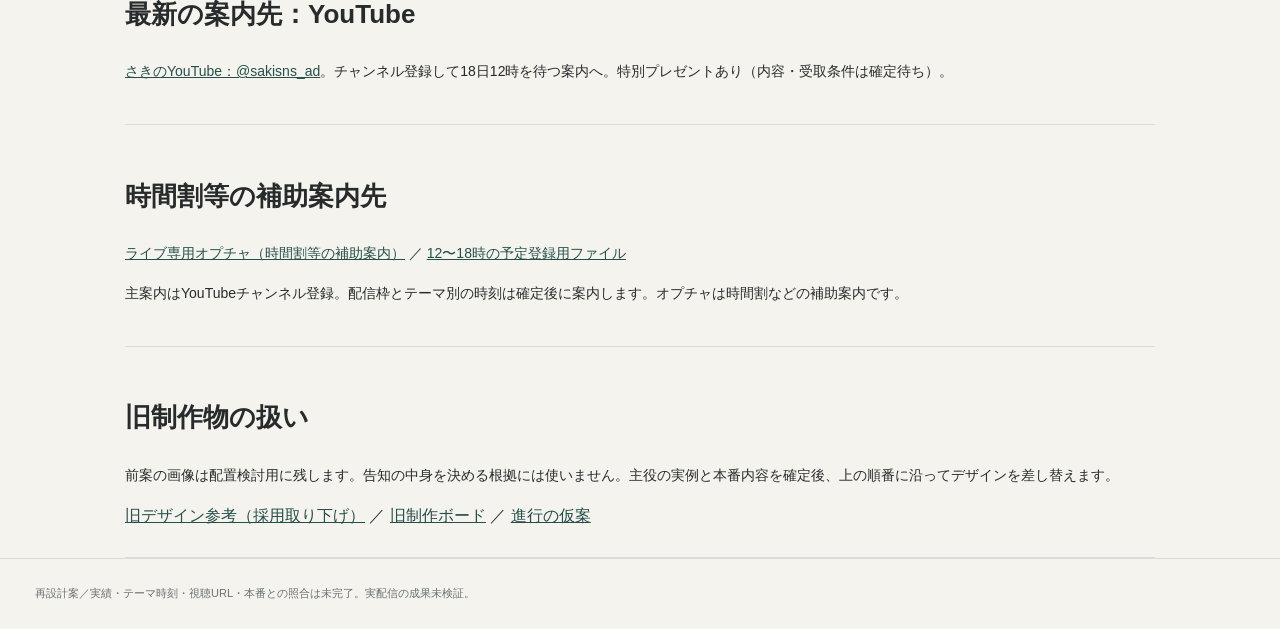
==== commit 284b14e5: "Update public Saki launch review with AI editing, revenue, YouTube subscription and gift" ====
--- a/index.html
+++ b/index.html
@@ -1,6 +1,6 @@
 <!doctype html><html lang="ja"><head><meta charset="utf-8"><meta name="viewport" content="width=device-width,initial-scale=1"><meta name="robots" content="noindex,nofollow"><title>さき｜ライブ参加から逆算した告知設計</title><link rel="stylesheet" href="gallery.css?v=4"><style>main{max-width:1100px}.intro{max-width:none}.promise{font-size:25px;line-height:1.8;background:#254f4a;color:#fff;padding:30px;border-radius:12px}.chain{display:flex;gap:10px;flex-wrap:wrap}.chain span{background:#e5ece7;padding:10px;font-size:12px}section{padding:26px 0;border-bottom:1px solid #d9ddd7}.list{display:grid;grid-template-columns:1fr 1fr;gap:18px}.item{background:#fffaf4;padding:20px;border:1px solid #ddd;border-radius:9px}.item h3{font-size:16px;margin:0 0 10px}.item p{font-size:13px}h2{font-size:26px}pre{white-space:pre-wrap;font:700 18px/1.9 -apple-system,BlinkMacSystemFont,"Hiragino Sans",sans-serif}.meta{color:#6d7470;font-size:12px}.flow{margin:18px 0}details{background:#fffaf4;border:1px solid #ddd;padding:18px;margin:12px 0;border-radius:8px}summary{cursor:pointer;font-weight:700}table{border-collapse:collapse;width:100%;font-size:13px}td,th{border-bottom:1px solid #ddd;padding:12px;text-align:left;vertical-align:top}.table-wrap{overflow:auto}.status{color:#9a3657;font-size:13px}button{margin-top:10px}@media(max-width:650px){.list{grid-template-columns:1fr}.promise{font-size:20px;padding:20px}h1{font-size:36px}}@media print{header,button{display:none}details{break-inside:avoid}}</style></head><body><header><a href="#sequence">日別の制作指示へ ↓</a><span>GOAL FIRST / 10.15</span></header><main><section class="intro"><div class="note"><a href="connected.html"><b>最新：15〜17日をつなぐ18枚の見た目ラフ →</b></a></div><small>10/18 12:00–18:00 · FREE YOUTUBE LIVE</small><h1>18日に、<br>「この話を聞きに行く」を作る。</h1><p>目的はライブへの実参加。画像枚数や仮想レビューの回数を成果にはしません。前案は制作の完成度を先に上げ、告知の核になる実例と参加動機の接続が弱い状態でした。</p><div class="note"><b>前案の採用を取り下げ、ここを制作判断の起点にします。</b>主役の実績・実際の変更点・AIログは未選定。旧PNGの仮数値を成果の証拠に使いません。以下は運営と照合する告知案です。</div><a href="#sequence">新しい日別の文面・証拠・公開条件を見る →</a></section>
 <section><h2>参加の瞬間から、必要な状態を戻す</h2><div class="chain"><span>18日：視聴URLを開く</span><span>← 自分の見る時刻が決まっている</span><span>← そこで分かる答えが具体的</span><span>← さきの実物と判断を信じられる</span><span>← 自分も解決したい疑問がある</span></div><p>開始時の参加と配信途中の参加を分けて設計します。全員が6時間見られるとは置かず、途中参加の入口を残します。</p></section>
-<section><h2>告知の中心に置く約束</h2><div class="promise">いま伸びている投稿の裏側から、<br>仕事につながる導線、AI運用の実演まで。<br>20ジャンルの運用で見てきたことを、6時間で。</div><p>「超有益・最新・全部暴露」は期待を強める言葉。中身には、実例・判断・比較・実演が必要です。最新の公式変更と直近の運用観察は分け、未確認のアルゴリズム情報を足しません。</p><p class="status">本番との照合が必要：この三つを実物で見せられるか。20ジャンルは本人提供情報に基づく案。</p></section><section><h2>前案から埋め直す差分</h2><div class="list"><article class="item"><h3>約束が弱い</h3><p>基本的なAI入力例を見せても、6時間のライブを選ぶ理由にならない。</p><p><b>修正：</b>20ジャンルの運用に基づく「伸びた判断・売れる導線・AI実演」の三つへ。</p></article><article class="item"><h3>証拠が未接続</h3><p>仮の数字と一般資料を作り、主役の実例を決めないまま進めた。</p><p><b>修正：</b>同じ案件の投稿・結果・変更点・AI作業を一つの話として選定。</p></article><article class="item"><h3>興味が連続していない</h3><p>ページをめくるたびに「次に何が分かるか」が弱い。</p><p><b>修正：</b>出来事→変更点→判断→自分への適用という疑問の連続へ。</p></article><article class="item"><h3>盛り上がりを画面の量で代用</h3><p>実反応を集める運用と、次の投稿への反映が薄かった。</p><p><b>修正：</b>15日の問い→16日の原文→17日の参加表明。ゼロの時は実物の準備で継続。</p></article><article class="item"><h3>当日の参加まで遠い</h3><p>オプチャへの登録が、視聴の代わりになっていた。</p><p><b>修正：</b>テーマ時刻の選択→前日・当日案内→視聴URLへ。既登録者は再登録不要。</p></article><article class="item"><h3>評価基準が制作寄り</h3><p>枚数・画像寸法・仮想レビューの回数を完成の根拠にした。</p><p><b>修正：</b>どのN1のどの参加障壁を解くか、実配信のどの数字で見るかを基準にする。</p></article></div></section><section><h2>最初に選ぶのは、主役の実例一件</h2><p>最大再生数だけで決めず、「見る人に近い出発点」「驚きが伝わる結果」「具体的に変えた点」「当日さらに説明できる裏側」が同じ案件に揃うものを優先します。</p><div class="list"><article class="item"><h3>選定条件</h3><p>①投稿の実物 ②対象・期間・指標 ③元の状態 ④実際の変更点 ⑤AIが担当した工程 ⑥本人の関与 ⑦公開可能な範囲 ⑧本番で比較・実演できる画面。</p></article><article class="item"><h3>15日の証拠の順番</h3><p>最も分かりやすい一件を大きく→独立した別ジャンルを二件まで→同じ案件の変更箇所を一つ公開。数を埋めるために並べない。</p></article><article class="item"><h3>競合から採用する働き</h3><p>はだし夫婦H50：実原文の集合と一件の拡大。H42：数字と管理画面をセット。H55：一度答えを返す。H63：聞きたい問いを具体化。参加率が見えていないため成果の優越は断定しない。</p></article><article class="item"><h3>制作を止める条件</h3><p>主役が未選定なら「まじでやばい」の出来事を証明できない。仮数値入り画像を差し替えればよいだけの状態ではない。選定と公開条件の確認を先行する。</p></article></div></section><section id="sequence"><h2>構成判断の参考（最新ラフは上のリンクへ）</h2><p>以下は構成判断の参考です。最新の15〜17日の文面・画像は「18枚の見た目ラフ」にまとめています。実物と反応に応じて統合・削除します。［ ］は確認した事実を入れる欄。仮資料だけで埋めて公開しません。</p><div class="flow"><h3>10/15 · 5枚案</h3><p>出来事を、自分が知りたい問題へ。ライブはまだ出さない。</p><details><summary>1枚目｜一言で止める → 何が起きた？</summary><pre>まじでやばいことが
+<section><h2>告知の中心に置く約束</h2><div class="promise">いま伸びている投稿の裏側から、<br>仕事につながる導線、私の考え方を入れたAIで台本約400本、動画編集まで。<br>20ジャンル以上を運用し、インスタ累計売上15億円・年商8億円。<br>その全部の裏側を、6時間で大公開。</div><p>「超有益・最新・全部暴露」は期待を強める言葉。中身には、実例・判断・比較・実演が必要です。最新の公式変更と直近の運用観察は分け、未確認のアルゴリズム情報を足しません。</p><p class="status">本番との照合が必要：この三つを実物で見せられるか。20ジャンル以上・累計15億円・年商8億円は本人提供情報に基づく案。</p></section><section><h2>前案から埋め直す差分</h2><div class="list"><article class="item"><h3>約束が弱い</h3><p>基本的なAI入力例を見せても、6時間のライブを選ぶ理由にならない。</p><p><b>修正：</b>20ジャンル以上の運用に基づく「伸びた判断・売れる導線・AI実演」の三つへ。</p></article><article class="item"><h3>証拠が未接続</h3><p>仮の数字と一般資料を作り、主役の実例を決めないまま進めた。</p><p><b>修正：</b>同じ案件の投稿・結果・変更点・AI作業を一つの話として選定。</p></article><article class="item"><h3>興味が連続していない</h3><p>ページをめくるたびに「次に何が分かるか」が弱い。</p><p><b>修正：</b>出来事→変更点→判断→自分への適用という疑問の連続へ。</p></article><article class="item"><h3>盛り上がりを画面の量で代用</h3><p>実反応を集める運用と、次の投稿への反映が薄かった。</p><p><b>修正：</b>15日の問い→16日の原文→17日の参加表明。ゼロの時は実物の準備で継続。</p></article><article class="item"><h3>当日の参加まで遠い</h3><p>オプチャへの登録が、視聴の代わりになっていた。</p><p><b>修正：</b>テーマ時刻の選択→前日・当日案内→視聴URLへ。既登録者は再登録不要。</p></article><article class="item"><h3>評価基準が制作寄り</h3><p>枚数・画像寸法・仮想レビューの回数を完成の根拠にした。</p><p><b>修正：</b>どのN1のどの参加障壁を解くか、実配信のどの数字で見るかを基準にする。</p></article></div></section><section><h2>最初に選ぶのは、主役の実例一件</h2><p>最大再生数だけで決めず、「見る人に近い出発点」「驚きが伝わる結果」「具体的に変えた点」「当日さらに説明できる裏側」が同じ案件に揃うものを優先します。</p><div class="list"><article class="item"><h3>選定条件</h3><p>①投稿の実物 ②対象・期間・指標 ③元の状態 ④実際の変更点 ⑤AIが担当した工程 ⑥本人の関与 ⑦公開可能な範囲 ⑧本番で比較・実演できる画面。</p></article><article class="item"><h3>15日の証拠の順番</h3><p>最も分かりやすい一件を大きく→独立した別ジャンルを二件まで→同じ案件の変更箇所を一つ公開。数を埋めるために並べない。</p></article><article class="item"><h3>競合から採用する働き</h3><p>はだし夫婦H50：実原文の集合と一件の拡大。H42：数字と管理画面をセット。H55：一度答えを返す。H63：聞きたい問いを具体化。参加率が見えていないため成果の優越は断定しない。</p></article><article class="item"><h3>制作を止める条件</h3><p>主役が未選定なら「まじでやばい」の出来事を証明できない。仮数値入り画像を差し替えればよいだけの状態ではない。選定と公開条件の確認を先行する。</p></article></div></section><section id="sequence"><h2>構成判断の参考（最新ラフは上のリンクへ）</h2><p>以下は構成判断の参考です。最新の15〜17日の文面・画像は「18枚の見た目ラフ」にまとめています。実物と反応に応じて統合・削除します。［ ］は確認した事実を入れる欄。仮資料だけで埋めて公開しません。</p><div class="flow"><h3>10/15 · 5枚案</h3><p>出来事を、自分が知りたい問題へ。ライブはまだ出さない。</p><details><summary>1枚目｜一言で止める → 何が起きた？</summary><pre>まじでやばいことが
 起きて……</pre><p><b>見せる実物・デザイン：</b>本人の夜景。本文だけを大きく。</p><p><b>公開条件：</b>主役の成果が次の枚で実物提示できる時だけ採用。</p><p class="meta">次に進む理由：何が起きた？</p></details><details><summary>2枚目｜主役の一例を見せる → この人は何を変えた？</summary><pre>これ、受講生さんの投稿。
 ［確認できた成果］まで伸びてて。</pre><p><b>見せる実物・デザイン：</b>投稿＋対象・期間付きインサイトを1件拡大。</p><p><b>公開条件：</b>掲載可能な実物、本人の関与範囲を確認。仮の数字は使わない。</p><p class="meta">次に進む理由：この人は何を変えた？</p></details><details><summary>3枚目｜別の事例へ広げる → 自分のジャンルにも使える？</summary><pre>しかも、別ジャンルでも。
 ［共通して見直した点］があって。</pre><p><b>見せる実物・デザイン：</b>別ジャンル2件と、見る箇所だけの印。</p><p><b>公開条件：</b>同じ成功原因とは断定せず、確認できた共通の作業を示す。</p><p class="meta">次に進む理由：自分のジャンルにも使える？</p></details><details><summary>4枚目｜答えを一つ渡す → 自分の場合は、どこを変える？</summary><pre>この投稿で変えたのは、
@@ -16,11 +16,11 @@
 ここ、気になるよね。</pre><p><b>見せる実物・デザイン：</b>届いた原文一件。ない場合は「今日取り上げる問い」として提示。</p><p><b>公開条件：</b>「どうやったの？」などを架空のDMにしない。</p><p class="meta">次に進む理由：その答えが見たい。</p></details><details><summary>3枚目｜見分け方を一部公開 → 別の投稿なら、どう判断する？</summary><pre>昨日の話、ここを見ると
 違いが分かりやすい。
 
-［実例から言える判断を一つ］。</pre><p><b>見せる実物・デザイン：</b>昨日の主役の投稿と、判断した箇所を大きく並べる。</p><p><b>公開条件：</b>一般的なAI入力テンプレへすり替えない。主役の出来事と同じ話を回収。</p><p class="meta">次に進む理由：別の投稿なら、どう判断する？</p></details><details><summary>4枚目｜さきから聞く理由 → この人の現場の判断まで聞ける？</summary><pre>20ジャンルの運用で、
+［実例から言える判断を一つ］。</pre><p><b>見せる実物・デザイン：</b>昨日の主役の投稿と、判断した箇所を大きく並べる。</p><p><b>公開条件：</b>一般的なAI入力テンプレへすり替えない。主役の出来事と同じ話を回収。</p><p class="meta">次に進む理由：別の投稿なら、どう判断する？</p></details><details><summary>4枚目｜さきから聞く理由 → この人の現場の判断まで聞ける？</summary><pre>20ジャンル以上の運用で、
 伸びた例も、外した例も見てきたから。
 
 投稿の数字だけじゃなく、
-その先の導線まで話したい。</pre><p><b>見せる実物・デザイン：</b>扱う3領域：投稿／マネタイズ／AI運用。実物の資料サムネを各1点。</p><p><b>公開条件：</b>20ジャンルは本人提供情報。誰のどの実績かを混ぜない。本番で説明する内容を照合。</p><p class="meta">次に進む理由：この人の現場の判断まで聞ける？</p></details><details><summary>5枚目｜ここで初めて告知 → 何が聞けて、自分はいつ見られる？</summary><pre>10/18、12時〜18時。
+その先の導線まで話したい。</pre><p><b>見せる実物・デザイン：</b>扱う3領域：投稿／マネタイズ／AI運用。実物の資料サムネを各1点。</p><p><b>公開条件：</b>20ジャンル以上・累計15億円・年商8億円は本人提供情報。誰のどの実績かを混ぜない。本番で説明する内容を照合。</p><p class="meta">次に進む理由：この人の現場の判断まで聞ける？</p></details><details><summary>5枚目｜ここで初めて告知 → 何が聞けて、自分はいつ見られる？</summary><pre>10/18、12時〜18時。
 YouTubeで6時間ライブします。
 
 今のインスタの運用、
@@ -48,4 +48,4 @@
 今からでも途中参加OK。</pre><p><b>見せる実物・デザイン：</b>出演者・実際の次の話題・視聴先。</p><p><b>公開条件：</b>14〜15時ごろの予定。実際の進行に合わせて出す。</p><p class="meta">次に進む理由：この話は今から聞きたい。</p></details><details><summary>4枚目｜配信途中に入りやすくする → 途中だけど、ここから入れる。</summary><pre>いま［実際のテーマ］を話しています。
 
 このあと［次のテーマ］へ。
-ここからでも大丈夫。</pre><p><b>見せる実物・デザイン：</b>配信画面と、実際に届いた感想があれば一件。</p><p><b>公開条件：</b>反響だけで終わらず、今入ると何が聞けるかを示す。</p><p class="meta">次に進む理由：途中だけど、ここから入れる。</p></details></div></section><section id="simulation"><h2>10N1を「参加した設定」で終わらせない</h2><p>下記は仮説です。本人への調査・参加テストではありません。参加するために必要な条件が満たされたかで確認します。</p><div class="table-wrap"><table><tr><th>N1</th><th>参加しない理由</th><th>告知で満たす条件</th></tr><tr><td>N1 夜しか作業できない会社員</td><td>6時間は無理。ツール名の紹介なら要らない。</td><td>聞きたいパートの時刻が選べる</td></tr><tr><td>N2 投稿が伸びず、自分のセンスを疑う人</td><td>派手な実績ばかりなら自分には関係ない。</td><td>自分に近い出発点の実例がある</td></tr><tr><td>N3 一度伸びたが、仕事につながらなかった人</td><td>リールのフックだけなら参加しない。</td><td>再生の先の導線を見られる</td></tr><tr><td>N4 AI台本が自分の言葉にならない人</td><td>ビフォーアフターが分からないなら行かない。</td><td>同じ案件の入力と修正が見られる</td></tr><tr><td>N5 AIに興味はあるが、操作が怖い人</td><td>6時間ずっと見ないと分からないのでは。</td><td>操作を追える実演がある</td></tr><tr><td>N6 自分のジャンルで使えるか疑う運用担当</td><td>事例の羅列だけなら見ない。</td><td>ジャンル間で変える点が分かる</td></tr><tr><td>N7 商品はあるが、発信から申込が来ない人</td><td>AIの機能説明だけなら要らない。</td><td>商品までの経路を見直せる</td></tr><tr><td>N8 無料セミナーを何度も見て疲れている人</td><td>引っ張るだけで答えがなければ閉じる。</td><td>15日・16日に一部の答えを受け取れる</td></tr><tr><td>N9 日曜の予定が多く、参加意欲だけでは動けない人</td><td>時間割と視聴先が分からない。</td><td>自分の空いている時間に話題が合う</td></tr><tr><td>N10 すでにオプチャ参加済みだが、当日忘れそうな人</td><td>URLを探すのが面倒。</td><td>当日すぐ視聴先を開ける</td></tr></table></div><p>全時間に予定がある人は、途中参加の案内でも解消できません。未確定のテーマ時刻と視聴URLは、N1の参加条件として未解消のまま残します。</p></section><section><h2>「盛り上がっている」を実際に積み上げる運用</h2><ol><li>15日の問いで知りたい話を集め、回答を三領域に分ける。</li><li>16日はその原文を見せ、一つ答える。まだ答えていない具体的な疑問を本番へつなぐ。</li><li>17日は参加表明と当日使う実物を見せる。どの疑問をいつ扱うかまで明示。</li><li>18日は実際の配信画面・質問・次の話題を出し、今入る理由を更新する。</li></ol><p>「殺到」「満席」「〇人参加」は確認できた場合だけ。ゼロなら準備の実物と扱う問い、少数なら一件を深く見せます。感情語の量で反響を代用しません。</p></section><section><h2>当日の入室で評価する</h2><div class="list"><article class="item"><h3>観測を分ける</h3><p>ストーリー各枚の到達／投票・返信／リンクタップ／識別可能な流入からの登録／開始時・各パートの同時視聴／取得可能なユニーク視聴者。指標名・集計時点・分母を固定します。</p></article><article class="item"><h3>次に変えるものを決める</h3><p>事例で離脱→出発点と見える数字を絞る。反応はあるが移動しない→そこで聞ける答えと行く先を明示。登録後に来ない→時間の選択と視聴入口を点検。数字だけで原因を決めつけない。</p></article></div><p>同じ人の行動を追えない集計を掛け合わせて「参加率」を作りません。実配信前に競合超え・100%参加・最適枚数を実証したとは言いません。</p></section><section><h2>作り手へ渡す確定済みの視聴案内先</h2><p><a href="https://line.me/ti/g2/O2fhDiofdH06JFG5kf0MLYZi3_qls3xdLZThhQ?utm_source=invitation&utm_medium=link_copy&utm_campaign=default" target="_blank" rel="noopener">ライブ専用オプチャ</a> ／ <a href="live-20261018.ics" download>12〜18時の予定登録用ファイル</a></p><p>新規の人：オプチャへ。既登録者：当日の固定案内へ。YouTube URLとテーマ別の時刻は未確定。URL確定後は、当日のストーリーから最短で視聴できる導線を選びます。</p></section><section><h2>旧制作物の扱い</h2><p>前案の画像は配置検討用に残します。告知の中身を決める根拠には使いません。主役の実例と本番内容を確定後、上の順番に沿ってデザインを差し替えます。</p><a href="gallery.html">旧デザイン参考（採用取り下げ）</a> ／ <a href="production-v3.html">旧制作ボード</a> ／ <a href="handoff.html">進行の仮案</a></section></main><footer>再設計案／実績・テーマ時刻・視聴URL・本番との照合は未完了。実配信の成果未検証。</footer></body></html>+ここからでも大丈夫。</pre><p><b>見せる実物・デザイン：</b>配信画面と、実際に届いた感想があれば一件。</p><p><b>公開条件：</b>反響だけで終わらず、今入ると何が聞けるかを示す。</p><p class="meta">次に進む理由：途中だけど、ここから入れる。</p></details></div></section><section id="simulation"><h2>10N1を「参加した設定」で終わらせない</h2><p>下記は仮説です。本人への調査・参加テストではありません。参加するために必要な条件が満たされたかで確認します。</p><div class="table-wrap"><table><tr><th>N1</th><th>参加しない理由</th><th>告知で満たす条件</th></tr><tr><td>N1 夜しか作業できない会社員</td><td>6時間は無理。ツール名の紹介なら要らない。</td><td>聞きたいパートの時刻が選べる</td></tr><tr><td>N2 投稿が伸びず、自分のセンスを疑う人</td><td>派手な実績ばかりなら自分には関係ない。</td><td>自分に近い出発点の実例がある</td></tr><tr><td>N3 一度伸びたが、仕事につながらなかった人</td><td>リールのフックだけなら参加しない。</td><td>再生の先の導線を見られる</td></tr><tr><td>N4 AI台本が自分の言葉にならない人</td><td>ビフォーアフターが分からないなら行かない。</td><td>同じ案件の入力と修正が見られる</td></tr><tr><td>N5 AIに興味はあるが、操作が怖い人</td><td>6時間ずっと見ないと分からないのでは。</td><td>操作を追える実演がある</td></tr><tr><td>N6 自分のジャンルで使えるか疑う運用担当</td><td>事例の羅列だけなら見ない。</td><td>ジャンル間で変える点が分かる</td></tr><tr><td>N7 商品はあるが、発信から申込が来ない人</td><td>AIの機能説明だけなら要らない。</td><td>商品までの経路を見直せる</td></tr><tr><td>N8 無料セミナーを何度も見て疲れている人</td><td>引っ張るだけで答えがなければ閉じる。</td><td>15日・16日に一部の答えを受け取れる</td></tr><tr><td>N9 日曜の予定が多く、参加意欲だけでは動けない人</td><td>時間割と視聴先が分からない。</td><td>自分の空いている時間に話題が合う</td></tr><tr><td>N10 すでにオプチャ参加済みだが、当日忘れそうな人</td><td>URLを探すのが面倒。</td><td>当日すぐ視聴先を開ける</td></tr></table></div><p>全時間に予定がある人は、途中参加の案内でも解消できません。未確定のテーマ時刻と視聴URLは、N1の参加条件として未解消のまま残します。</p></section><section><h2>「盛り上がっている」を実際に積み上げる運用</h2><ol><li>15日の問いで知りたい話を集め、回答を三領域に分ける。</li><li>16日はその原文を見せ、一つ答える。まだ答えていない具体的な疑問を本番へつなぐ。</li><li>17日は参加表明と当日使う実物を見せる。どの疑問をいつ扱うかまで明示。</li><li>18日は実際の配信画面・質問・次の話題を出し、今入る理由を更新する。</li></ol><p>「殺到」「満席」「〇人参加」は確認できた場合だけ。ゼロなら準備の実物と扱う問い、少数なら一件を深く見せます。感情語の量で反響を代用しません。</p></section><section><h2>当日の入室で評価する</h2><div class="list"><article class="item"><h3>観測を分ける</h3><p>ストーリー各枚の到達／投票・返信／リンクタップ／識別可能な流入からの登録／開始時・各パートの同時視聴／取得可能なユニーク視聴者。指標名・集計時点・分母を固定します。</p></article><article class="item"><h3>次に変えるものを決める</h3><p>事例で離脱→出発点と見える数字を絞る。反応はあるが移動しない→そこで聞ける答えと行く先を明示。登録後に来ない→時間の選択と視聴入口を点検。数字だけで原因を決めつけない。</p></article></div><p>同じ人の行動を追えない集計を掛け合わせて「参加率」を作りません。実配信前に競合超え・100%参加・最適枚数を実証したとは言いません。</p></section><section><h2>最新の案内先：YouTube</h2><p><a href="https://www.youtube.com/@sakisns_ad" target="_blank" rel="noopener">さきのYouTube：@sakisns_ad</a>。チャンネル登録して18日12時を待つ案内へ。特別プレゼントあり（内容・受取条件は確定待ち）。</p></section><section><h2>時間割等の補助案内先</h2><p><a href="https://line.me/ti/g2/O2fhDiofdH06JFG5kf0MLYZi3_qls3xdLZThhQ?utm_source=invitation&utm_medium=link_copy&utm_campaign=default" target="_blank" rel="noopener">ライブ専用オプチャ（時間割等の補助案内）</a> ／ <a href="live-20261018.ics" download>12〜18時の予定登録用ファイル</a></p><p>主案内はYouTubeチャンネル登録。配信枠とテーマ別の時刻は確定後に案内します。オプチャは時間割などの補助案内です。</p></section><section><h2>旧制作物の扱い</h2><p>前案の画像は配置検討用に残します。告知の中身を決める根拠には使いません。主役の実例と本番内容を確定後、上の順番に沿ってデザインを差し替えます。</p><a href="gallery.html">旧デザイン参考（採用取り下げ）</a> ／ <a href="production-v3.html">旧制作ボード</a> ／ <a href="handoff.html">進行の仮案</a></section></main><footer>再設計案／実績・テーマ時刻・視聴URL・本番との照合は未完了。実配信の成果未検証。</footer></body></html>
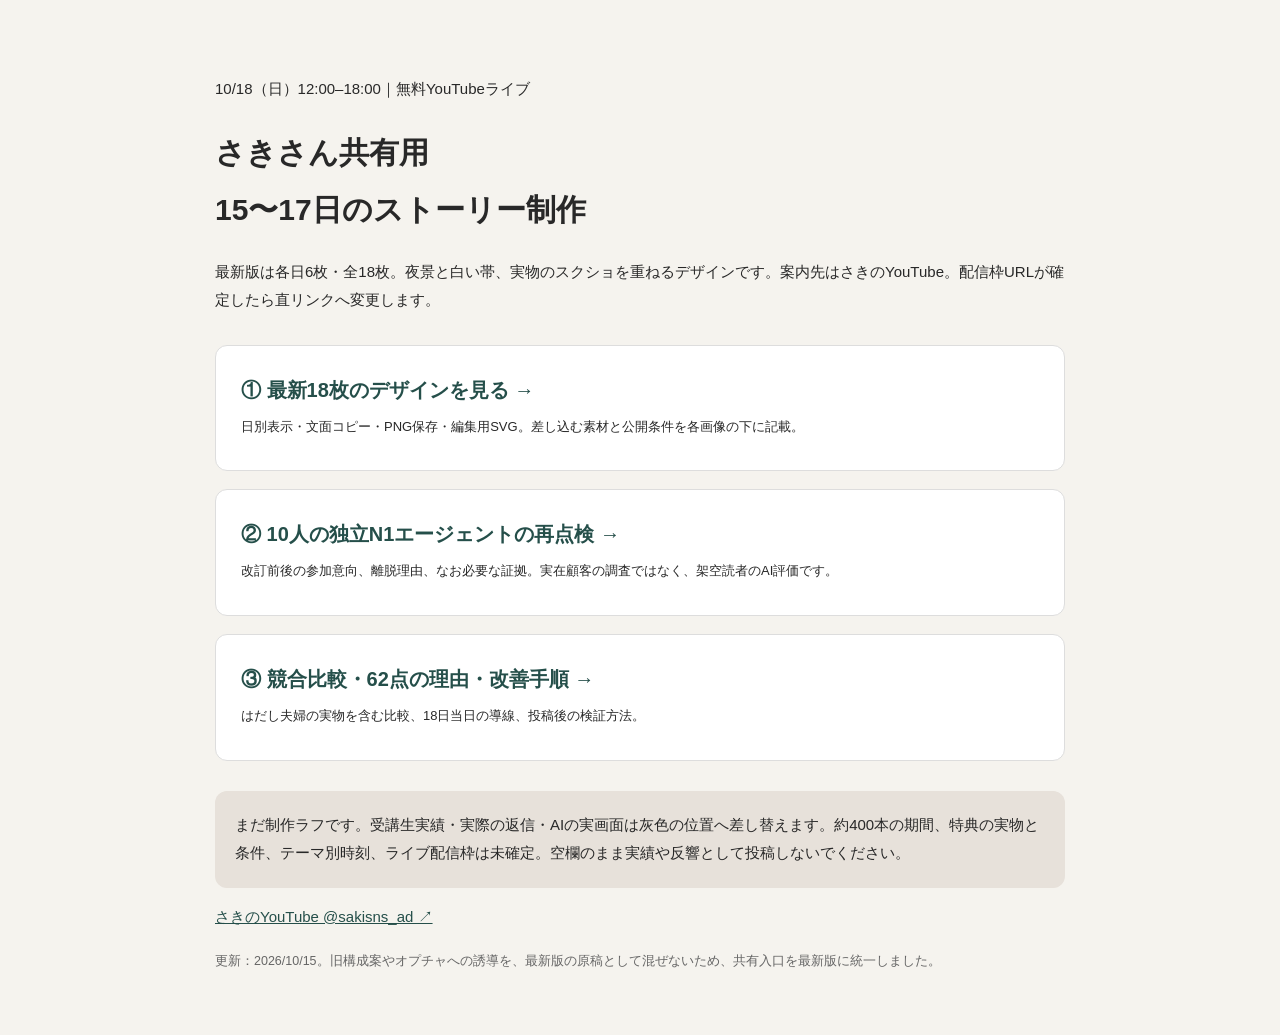
==== commit 5f4ef1ee: "Audit launch with ten independent N1 personas and revise attendance path" ====
--- a/index.html
+++ b/index.html
@@ -1,51 +1 @@
-<!doctype html><html lang="ja"><head><meta charset="utf-8"><meta name="viewport" content="width=device-width,initial-scale=1"><meta name="robots" content="noindex,nofollow"><title>さき｜ライブ参加から逆算した告知設計</title><link rel="stylesheet" href="gallery.css?v=4"><style>main{max-width:1100px}.intro{max-width:none}.promise{font-size:25px;line-height:1.8;background:#254f4a;color:#fff;padding:30px;border-radius:12px}.chain{display:flex;gap:10px;flex-wrap:wrap}.chain span{background:#e5ece7;padding:10px;font-size:12px}section{padding:26px 0;border-bottom:1px solid #d9ddd7}.list{display:grid;grid-template-columns:1fr 1fr;gap:18px}.item{background:#fffaf4;padding:20px;border:1px solid #ddd;border-radius:9px}.item h3{font-size:16px;margin:0 0 10px}.item p{font-size:13px}h2{font-size:26px}pre{white-space:pre-wrap;font:700 18px/1.9 -apple-system,BlinkMacSystemFont,"Hiragino Sans",sans-serif}.meta{color:#6d7470;font-size:12px}.flow{margin:18px 0}details{background:#fffaf4;border:1px solid #ddd;padding:18px;margin:12px 0;border-radius:8px}summary{cursor:pointer;font-weight:700}table{border-collapse:collapse;width:100%;font-size:13px}td,th{border-bottom:1px solid #ddd;padding:12px;text-align:left;vertical-align:top}.table-wrap{overflow:auto}.status{color:#9a3657;font-size:13px}button{margin-top:10px}@media(max-width:650px){.list{grid-template-columns:1fr}.promise{font-size:20px;padding:20px}h1{font-size:36px}}@media print{header,button{display:none}details{break-inside:avoid}}</style></head><body><header><a href="#sequence">日別の制作指示へ ↓</a><span>GOAL FIRST / 10.15</span></header><main><section class="intro"><div class="note"><a href="connected.html"><b>最新：15〜17日をつなぐ18枚の見た目ラフ →</b></a></div><small>10/18 12:00–18:00 · FREE YOUTUBE LIVE</small><h1>18日に、<br>「この話を聞きに行く」を作る。</h1><p>目的はライブへの実参加。画像枚数や仮想レビューの回数を成果にはしません。前案は制作の完成度を先に上げ、告知の核になる実例と参加動機の接続が弱い状態でした。</p><div class="note"><b>前案の採用を取り下げ、ここを制作判断の起点にします。</b>主役の実績・実際の変更点・AIログは未選定。旧PNGの仮数値を成果の証拠に使いません。以下は運営と照合する告知案です。</div><a href="#sequence">新しい日別の文面・証拠・公開条件を見る →</a></section>
-<section><h2>参加の瞬間から、必要な状態を戻す</h2><div class="chain"><span>18日：視聴URLを開く</span><span>← 自分の見る時刻が決まっている</span><span>← そこで分かる答えが具体的</span><span>← さきの実物と判断を信じられる</span><span>← 自分も解決したい疑問がある</span></div><p>開始時の参加と配信途中の参加を分けて設計します。全員が6時間見られるとは置かず、途中参加の入口を残します。</p></section>
-<section><h2>告知の中心に置く約束</h2><div class="promise">いま伸びている投稿の裏側から、<br>仕事につながる導線、私の考え方を入れたAIで台本約400本、動画編集まで。<br>20ジャンル以上を運用し、インスタ累計売上15億円・年商8億円。<br>その全部の裏側を、6時間で大公開。</div><p>「超有益・最新・全部暴露」は期待を強める言葉。中身には、実例・判断・比較・実演が必要です。最新の公式変更と直近の運用観察は分け、未確認のアルゴリズム情報を足しません。</p><p class="status">本番との照合が必要：この三つを実物で見せられるか。20ジャンル以上・累計15億円・年商8億円は本人提供情報に基づく案。</p></section><section><h2>前案から埋め直す差分</h2><div class="list"><article class="item"><h3>約束が弱い</h3><p>基本的なAI入力例を見せても、6時間のライブを選ぶ理由にならない。</p><p><b>修正：</b>20ジャンル以上の運用に基づく「伸びた判断・売れる導線・AI実演」の三つへ。</p></article><article class="item"><h3>証拠が未接続</h3><p>仮の数字と一般資料を作り、主役の実例を決めないまま進めた。</p><p><b>修正：</b>同じ案件の投稿・結果・変更点・AI作業を一つの話として選定。</p></article><article class="item"><h3>興味が連続していない</h3><p>ページをめくるたびに「次に何が分かるか」が弱い。</p><p><b>修正：</b>出来事→変更点→判断→自分への適用という疑問の連続へ。</p></article><article class="item"><h3>盛り上がりを画面の量で代用</h3><p>実反応を集める運用と、次の投稿への反映が薄かった。</p><p><b>修正：</b>15日の問い→16日の原文→17日の参加表明。ゼロの時は実物の準備で継続。</p></article><article class="item"><h3>当日の参加まで遠い</h3><p>オプチャへの登録が、視聴の代わりになっていた。</p><p><b>修正：</b>テーマ時刻の選択→前日・当日案内→視聴URLへ。既登録者は再登録不要。</p></article><article class="item"><h3>評価基準が制作寄り</h3><p>枚数・画像寸法・仮想レビューの回数を完成の根拠にした。</p><p><b>修正：</b>どのN1のどの参加障壁を解くか、実配信のどの数字で見るかを基準にする。</p></article></div></section><section><h2>最初に選ぶのは、主役の実例一件</h2><p>最大再生数だけで決めず、「見る人に近い出発点」「驚きが伝わる結果」「具体的に変えた点」「当日さらに説明できる裏側」が同じ案件に揃うものを優先します。</p><div class="list"><article class="item"><h3>選定条件</h3><p>①投稿の実物 ②対象・期間・指標 ③元の状態 ④実際の変更点 ⑤AIが担当した工程 ⑥本人の関与 ⑦公開可能な範囲 ⑧本番で比較・実演できる画面。</p></article><article class="item"><h3>15日の証拠の順番</h3><p>最も分かりやすい一件を大きく→独立した別ジャンルを二件まで→同じ案件の変更箇所を一つ公開。数を埋めるために並べない。</p></article><article class="item"><h3>競合から採用する働き</h3><p>はだし夫婦H50：実原文の集合と一件の拡大。H42：数字と管理画面をセット。H55：一度答えを返す。H63：聞きたい問いを具体化。参加率が見えていないため成果の優越は断定しない。</p></article><article class="item"><h3>制作を止める条件</h3><p>主役が未選定なら「まじでやばい」の出来事を証明できない。仮数値入り画像を差し替えればよいだけの状態ではない。選定と公開条件の確認を先行する。</p></article></div></section><section id="sequence"><h2>構成判断の参考（最新ラフは上のリンクへ）</h2><p>以下は構成判断の参考です。最新の15〜17日の文面・画像は「18枚の見た目ラフ」にまとめています。実物と反応に応じて統合・削除します。［ ］は確認した事実を入れる欄。仮資料だけで埋めて公開しません。</p><div class="flow"><h3>10/15 · 5枚案</h3><p>出来事を、自分が知りたい問題へ。ライブはまだ出さない。</p><details><summary>1枚目｜一言で止める → 何が起きた？</summary><pre>まじでやばいことが
-起きて……</pre><p><b>見せる実物・デザイン：</b>本人の夜景。本文だけを大きく。</p><p><b>公開条件：</b>主役の成果が次の枚で実物提示できる時だけ採用。</p><p class="meta">次に進む理由：何が起きた？</p></details><details><summary>2枚目｜主役の一例を見せる → この人は何を変えた？</summary><pre>これ、受講生さんの投稿。
-［確認できた成果］まで伸びてて。</pre><p><b>見せる実物・デザイン：</b>投稿＋対象・期間付きインサイトを1件拡大。</p><p><b>公開条件：</b>掲載可能な実物、本人の関与範囲を確認。仮の数字は使わない。</p><p class="meta">次に進む理由：この人は何を変えた？</p></details><details><summary>3枚目｜別の事例へ広げる → 自分のジャンルにも使える？</summary><pre>しかも、別ジャンルでも。
-［共通して見直した点］があって。</pre><p><b>見せる実物・デザイン：</b>別ジャンル2件と、見る箇所だけの印。</p><p><b>公開条件：</b>同じ成功原因とは断定せず、確認できた共通の作業を示す。</p><p class="meta">次に進む理由：自分のジャンルにも使える？</p></details><details><summary>4枚目｜答えを一つ渡す → 自分の場合は、どこを変える？</summary><pre>この投稿で変えたのは、
-［実際に変えた一点］。
-
-でも、同じ形を真似する前に
-見る所があります。</pre><p><b>見せる実物・デザイン：</b>変更前後の同じ箇所を拡大。AIは実際に関与した工程だけ示す。</p><p><b>公開条件：</b>今日のうちに一つ回収する。明日まで全部隠さない。</p><p class="meta">次に進む理由：自分の場合は、どこを変える？</p></details><details><summary>5枚目｜明日に続く問い → 自分が選んだ話はどうなる？</summary><pre>自分の投稿なら、
-いま一番知りたいのは？
-
-明日は、その見分け方の話もするね。</pre><p><b>見せる実物・デザイン：</b>投票：伸びる投稿の共通点／売上につながる流れ／AIで変える工程。</p><p><b>公開条件：</b>回答を16日の質問選びと、17日の内容紹介に反映。</p><p class="meta">次に進む理由：自分が選んだ話はどうなる？</p></details></div><div class="flow"><h3>10/16 · 6枚案</h3><p>一部が分かったから、実物で続きが聞きたくなる。</p><details><summary>1枚目｜届いた反響を見せる → 他の人も同じ所が気になってる？</summary><pre>昨日の投稿、
-［実際の反応に合う言葉］。</pre><p><b>見せる実物・デザイン：</b>実在する返信を集合→一件大きく。日付と対象を揃える。</p><p><b>公開条件：</b>多数なら集合、少数なら一件、ゼロなら15日の問いを再掲。件数を作らない。</p><p class="meta">次に進む理由：他の人も同じ所が気になってる？</p></details><details><summary>2枚目｜質問を一つに絞る → その答えが見たい。</summary><pre>［実際に届いた問い］
-
-ここ、気になるよね。</pre><p><b>見せる実物・デザイン：</b>届いた原文一件。ない場合は「今日取り上げる問い」として提示。</p><p><b>公開条件：</b>「どうやったの？」などを架空のDMにしない。</p><p class="meta">次に進む理由：その答えが見たい。</p></details><details><summary>3枚目｜見分け方を一部公開 → 別の投稿なら、どう判断する？</summary><pre>昨日の話、ここを見ると
-違いが分かりやすい。
-
-［実例から言える判断を一つ］。</pre><p><b>見せる実物・デザイン：</b>昨日の主役の投稿と、判断した箇所を大きく並べる。</p><p><b>公開条件：</b>一般的なAI入力テンプレへすり替えない。主役の出来事と同じ話を回収。</p><p class="meta">次に進む理由：別の投稿なら、どう判断する？</p></details><details><summary>4枚目｜さきから聞く理由 → この人の現場の判断まで聞ける？</summary><pre>20ジャンル以上の運用で、
-伸びた例も、外した例も見てきたから。
-
-投稿の数字だけじゃなく、
-その先の導線まで話したい。</pre><p><b>見せる実物・デザイン：</b>扱う3領域：投稿／マネタイズ／AI運用。実物の資料サムネを各1点。</p><p><b>公開条件：</b>20ジャンル以上・累計15億円・年商8億円は本人提供情報。誰のどの実績かを混ぜない。本番で説明する内容を照合。</p><p class="meta">次に進む理由：この人の現場の判断まで聞ける？</p></details><details><summary>5枚目｜ここで初めて告知 → 何が聞けて、自分はいつ見られる？</summary><pre>10/18、12時〜18時。
-YouTubeで6時間ライブします。
-
-今のインスタの運用、
-実物を見せながら話します。</pre><p><b>見せる実物・デザイン：</b>日時を最大、無料・途中参加OKを次。聞ける三つを短く。</p><p><b>公開条件：</b>LINEでは既に案内済みのイベント。急きょ決まったとは言わない。</p><p class="meta">次に進む理由：何が聞けて、自分はいつ見られる？</p></details><details><summary>6枚目｜行く先を明確にする → 見たい話の時間を選ぼう。</summary><pre>当日の時間割と視聴先は
-ライブ専用オプチャで案内します。
-
-すでに入っている人は、
-そこで当日の案内を確認してね。</pre><p><b>見せる実物・デザイン：</b>リンクを一つ。新規の人と既登録者の次の行動を分ける。</p><p><b>公開条件：</b>YouTube URL確定後は運営の固定案内に集約。登録だけをゴールにしない。</p><p class="meta">次に進む理由：見たい話の時間を選ぼう。</p></details></div><div class="flow"><h3>10/17 · 5枚案</h3><p>「気になる」を、当日開く予定にする。</p><details><summary>1枚目｜参加の動きを見せる → 同じ悩みの人も来るんだ。</summary><pre>明日のライブ、
-［実際の参加表明・質問］。</pre><p><b>見せる実物・デザイン：</b>本物の参加表明・質問。ゼロなら、本番で使う資料の準備を見せる。</p><p><b>公開条件：</b>在籍数・参加予定・同時視聴は別の数字。架空の残席や殺到は使わない。</p><p class="meta">次に進む理由：同じ悩みの人も来るんだ。</p></details><details><summary>2枚目｜6時間の中身を見せる → 結果の自慢だけの話じゃなさそう。</summary><pre>伸びた投稿を見るだけで終わらせず、
-何を見て、どう変えたのかまで。
-
-外した例と、AIの実演も見せます。</pre><p><b>見せる実物・デザイン：</b>本番資料の3か所を拡大：伸びた判断／外した判断／入力と修正。</p><p><b>公開条件：</b>6時間そのものを価値にしない。実物を比較し、判断と実演まで見るための時間として伝える。</p><p class="meta">次に進む理由：結果の自慢だけの話じゃなさそう。</p></details><details><summary>3枚目｜本人の聞きたい話へ → この時間なら入れる。</summary><pre>あなたが見たいのは、このパート。
-［確定したテーマと時刻］</pre><p><b>見せる実物・デザイン：</b>時間割を大きく。投票：12時ごろ／14時ごろ／16時ごろ／まだ未定。</p><p><b>公開条件：</b>時刻が未確定なら12〜18時と出演予定だけ。主題別の時刻は作らない。</p><p class="meta">次に進む理由：この時間なら入れる。</p></details><details><summary>4枚目｜当日答えてほしい問い → 自分の疑問も持って行こう。</summary><pre>明日、実物を見ながら
-確認したいのはどこ？</pre><p><b>見せる実物・デザイン：</b>質問箱：投稿・導線・AIのうち、いま止まっている所。前の問いを再利用。</p><p><b>公開条件：</b>新しい説明を増やしすぎず、実際に本番で答えられる範囲へ。</p><p class="meta">次に進む理由：自分の疑問も持って行こう。</p></details><details><summary>5枚目｜前日最後の案内 → 明日はこの入口を開けばいい。</summary><pre>明日12時から、無料で。
-途中参加・途中退出OKです。
-
-アーカイブは残しません。
-見たいパートの時間に、ここから。</pre><p><b>見せる実物・デザイン：</b>日時→無料→見るテーマ→視聴案内。予定登録用ICSは補助導線。</p><p><b>公開条件：</b>実際にアーカイブなしの条件を維持。既登録者を再登録させない。</p><p class="meta">次に進む理由：明日はこの入口を開けばいい。</p></details></div><div class="flow"><h3>10/18 · 4枚案</h3><p>思い出した瞬間、そのまま視聴へ。</p><details><summary>1枚目｜朝に予定を再点火 → あの話、今日だった。</summary><pre>今日12時から。
-［主役の投稿］の裏側と、
-［当日扱う具体テーマ］を話します。</pre><p><b>見せる実物・デザイン：</b>主役の実物を再掲し、確定した時間割と視聴先へ。</p><p><b>公開条件：</b>「超有益」だけで済ませず、15日に気になった具体的な話を再提示。</p><p class="meta">次に進む理由：あの話、今日だった。</p></details><details><summary>2枚目｜11:45に入口を開く → 今のうちに開いておこう。</summary><pre>あと15分。
-12時から始めます。
-
-視聴先はここです。</pre><p><b>見せる実物・デザイン：</b>実際の準備画面と、配信先へ進めるリンク。</p><p><b>公開条件：</b>この時点でYouTube URLを案内できる状態が必要。遅延時は時刻更新。</p><p class="meta">次に進む理由：今のうちに開いておこう。</p></details><details><summary>3枚目｜出演前に理由を更新 → この話は今から聞きたい。</summary><pre>このあと、みさをさんと
-［実際の対談テーマ］を話します。
-今からでも途中参加OK。</pre><p><b>見せる実物・デザイン：</b>出演者・実際の次の話題・視聴先。</p><p><b>公開条件：</b>14〜15時ごろの予定。実際の進行に合わせて出す。</p><p class="meta">次に進む理由：この話は今から聞きたい。</p></details><details><summary>4枚目｜配信途中に入りやすくする → 途中だけど、ここから入れる。</summary><pre>いま［実際のテーマ］を話しています。
-
-このあと［次のテーマ］へ。
-ここからでも大丈夫。</pre><p><b>見せる実物・デザイン：</b>配信画面と、実際に届いた感想があれば一件。</p><p><b>公開条件：</b>反響だけで終わらず、今入ると何が聞けるかを示す。</p><p class="meta">次に進む理由：途中だけど、ここから入れる。</p></details></div></section><section id="simulation"><h2>10N1を「参加した設定」で終わらせない</h2><p>下記は仮説です。本人への調査・参加テストではありません。参加するために必要な条件が満たされたかで確認します。</p><div class="table-wrap"><table><tr><th>N1</th><th>参加しない理由</th><th>告知で満たす条件</th></tr><tr><td>N1 夜しか作業できない会社員</td><td>6時間は無理。ツール名の紹介なら要らない。</td><td>聞きたいパートの時刻が選べる</td></tr><tr><td>N2 投稿が伸びず、自分のセンスを疑う人</td><td>派手な実績ばかりなら自分には関係ない。</td><td>自分に近い出発点の実例がある</td></tr><tr><td>N3 一度伸びたが、仕事につながらなかった人</td><td>リールのフックだけなら参加しない。</td><td>再生の先の導線を見られる</td></tr><tr><td>N4 AI台本が自分の言葉にならない人</td><td>ビフォーアフターが分からないなら行かない。</td><td>同じ案件の入力と修正が見られる</td></tr><tr><td>N5 AIに興味はあるが、操作が怖い人</td><td>6時間ずっと見ないと分からないのでは。</td><td>操作を追える実演がある</td></tr><tr><td>N6 自分のジャンルで使えるか疑う運用担当</td><td>事例の羅列だけなら見ない。</td><td>ジャンル間で変える点が分かる</td></tr><tr><td>N7 商品はあるが、発信から申込が来ない人</td><td>AIの機能説明だけなら要らない。</td><td>商品までの経路を見直せる</td></tr><tr><td>N8 無料セミナーを何度も見て疲れている人</td><td>引っ張るだけで答えがなければ閉じる。</td><td>15日・16日に一部の答えを受け取れる</td></tr><tr><td>N9 日曜の予定が多く、参加意欲だけでは動けない人</td><td>時間割と視聴先が分からない。</td><td>自分の空いている時間に話題が合う</td></tr><tr><td>N10 すでにオプチャ参加済みだが、当日忘れそうな人</td><td>URLを探すのが面倒。</td><td>当日すぐ視聴先を開ける</td></tr></table></div><p>全時間に予定がある人は、途中参加の案内でも解消できません。未確定のテーマ時刻と視聴URLは、N1の参加条件として未解消のまま残します。</p></section><section><h2>「盛り上がっている」を実際に積み上げる運用</h2><ol><li>15日の問いで知りたい話を集め、回答を三領域に分ける。</li><li>16日はその原文を見せ、一つ答える。まだ答えていない具体的な疑問を本番へつなぐ。</li><li>17日は参加表明と当日使う実物を見せる。どの疑問をいつ扱うかまで明示。</li><li>18日は実際の配信画面・質問・次の話題を出し、今入る理由を更新する。</li></ol><p>「殺到」「満席」「〇人参加」は確認できた場合だけ。ゼロなら準備の実物と扱う問い、少数なら一件を深く見せます。感情語の量で反響を代用しません。</p></section><section><h2>当日の入室で評価する</h2><div class="list"><article class="item"><h3>観測を分ける</h3><p>ストーリー各枚の到達／投票・返信／リンクタップ／識別可能な流入からの登録／開始時・各パートの同時視聴／取得可能なユニーク視聴者。指標名・集計時点・分母を固定します。</p></article><article class="item"><h3>次に変えるものを決める</h3><p>事例で離脱→出発点と見える数字を絞る。反応はあるが移動しない→そこで聞ける答えと行く先を明示。登録後に来ない→時間の選択と視聴入口を点検。数字だけで原因を決めつけない。</p></article></div><p>同じ人の行動を追えない集計を掛け合わせて「参加率」を作りません。実配信前に競合超え・100%参加・最適枚数を実証したとは言いません。</p></section><section><h2>最新の案内先：YouTube</h2><p><a href="https://www.youtube.com/@sakisns_ad" target="_blank" rel="noopener">さきのYouTube：@sakisns_ad</a>。チャンネル登録して18日12時を待つ案内へ。特別プレゼントあり（内容・受取条件は確定待ち）。</p></section><section><h2>時間割等の補助案内先</h2><p><a href="https://line.me/ti/g2/O2fhDiofdH06JFG5kf0MLYZi3_qls3xdLZThhQ?utm_source=invitation&utm_medium=link_copy&utm_campaign=default" target="_blank" rel="noopener">ライブ専用オプチャ（時間割等の補助案内）</a> ／ <a href="live-20261018.ics" download>12〜18時の予定登録用ファイル</a></p><p>主案内はYouTubeチャンネル登録。配信枠とテーマ別の時刻は確定後に案内します。オプチャは時間割などの補助案内です。</p></section><section><h2>旧制作物の扱い</h2><p>前案の画像は配置検討用に残します。告知の中身を決める根拠には使いません。主役の実例と本番内容を確定後、上の順番に沿ってデザインを差し替えます。</p><a href="gallery.html">旧デザイン参考（採用取り下げ）</a> ／ <a href="production-v3.html">旧制作ボード</a> ／ <a href="handoff.html">進行の仮案</a></section></main><footer>再設計案／実績・テーマ時刻・視聴URL・本番との照合は未完了。実配信の成果未検証。</footer></body></html>+<!doctype html><html lang="ja"><meta charset="utf-8"><meta name="viewport" content="width=device-width,initial-scale=1"><meta name="robots" content="noindex,nofollow"><title>さき｜10/18ライブ ストーリー制作共有</title><style>body{margin:0;background:#f5f3ee;color:#282828;font:15px/1.9 -apple-system,BlinkMacSystemFont,"Hiragino Sans",sans-serif}main{max-width:850px;margin:auto;padding:60px 24px}h1{font-size:30px}a{color:#254f4a}.cards{display:grid;gap:18px;margin:30px 0}.card{background:#fff;padding:25px;border-radius:12px;border:1px solid #ddd;text-decoration:none;color:#282828}.card strong{font-size:20px;display:block;color:#254f4a}.card p{margin:6px 0;font-size:13px}.note{background:#e7e1da;padding:20px;border-radius:12px}small{color:#666}</style><main><p>10/18（日）12:00–18:00｜無料YouTubeライブ</p><h1>さきさん共有用<br>15〜17日のストーリー制作</h1><p>最新版は各日6枚・全18枚。夜景と白い帯、実物のスクショを重ねるデザインです。案内先はさきのYouTube。配信枠URLが確定したら直リンクへ変更します。</p><div class="cards"><a class="card" href="connected.html"><strong>① 最新18枚のデザインを見る →</strong><p>日別表示・文面コピー・PNG保存・編集用SVG。差し込む素材と公開条件を各画像の下に記載。</p></a><a class="card" href="n1-audit.html"><strong>② 10人の独立N1エージェントの再点検 →</strong><p>改訂前後の参加意向、離脱理由、なお必要な証拠。実在顧客の調査ではなく、架空読者のAI評価です。</p></a><a class="card" href="ai-review.html"><strong>③ 競合比較・62点の理由・改善手順 →</strong><p>はだし夫婦の実物を含む比較、18日当日の導線、投稿後の検証方法。</p></a></div><div class="note">まだ制作ラフです。受講生実績・実際の返信・AIの実画面は灰色の位置へ差し替えます。約400本の期間、特典の実物と条件、テーマ別時刻、ライブ配信枠は未確定。空欄のまま実績や反響として投稿しないでください。</div><p><a href="https://www.youtube.com/@sakisns_ad">さきのYouTube @sakisns_ad ↗</a></p><small>更新：2026/10/15。旧構成案やオプチャへの誘導を、最新版の原稿として混ぜないため、共有入口を最新版に統一しました。</small></main></html>
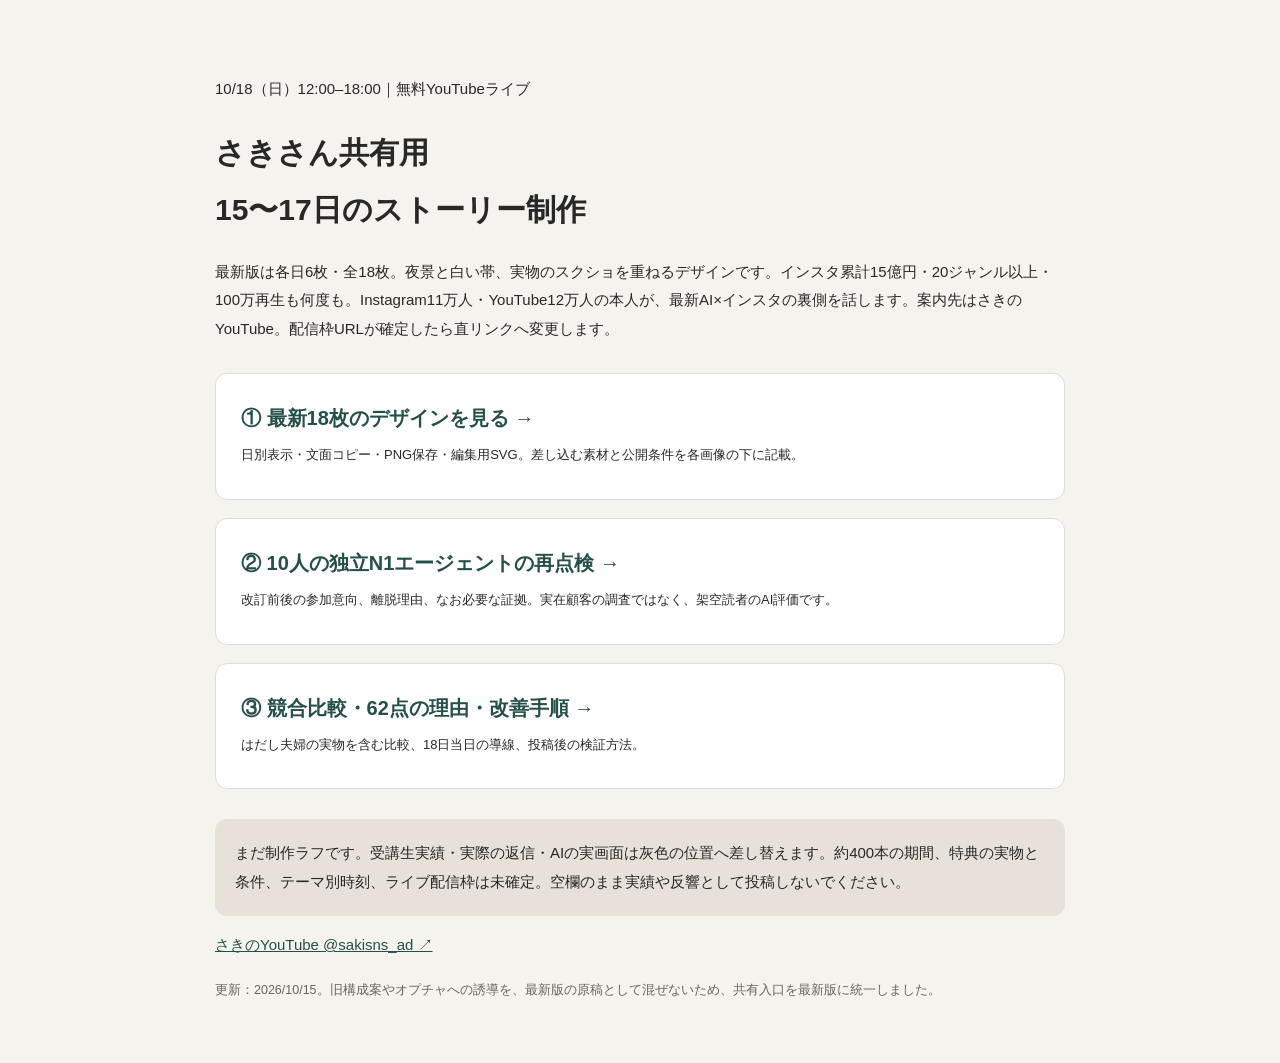
==== commit 9ac80e38: "Connect confirmed authority metrics to latest AI Instagram live" ====
--- a/index.html
+++ b/index.html
@@ -1 +1 @@
-<!doctype html><html lang="ja"><meta charset="utf-8"><meta name="viewport" content="width=device-width,initial-scale=1"><meta name="robots" content="noindex,nofollow"><title>さき｜10/18ライブ ストーリー制作共有</title><style>body{margin:0;background:#f5f3ee;color:#282828;font:15px/1.9 -apple-system,BlinkMacSystemFont,"Hiragino Sans",sans-serif}main{max-width:850px;margin:auto;padding:60px 24px}h1{font-size:30px}a{color:#254f4a}.cards{display:grid;gap:18px;margin:30px 0}.card{background:#fff;padding:25px;border-radius:12px;border:1px solid #ddd;text-decoration:none;color:#282828}.card strong{font-size:20px;display:block;color:#254f4a}.card p{margin:6px 0;font-size:13px}.note{background:#e7e1da;padding:20px;border-radius:12px}small{color:#666}</style><main><p>10/18（日）12:00–18:00｜無料YouTubeライブ</p><h1>さきさん共有用<br>15〜17日のストーリー制作</h1><p>最新版は各日6枚・全18枚。夜景と白い帯、実物のスクショを重ねるデザインです。案内先はさきのYouTube。配信枠URLが確定したら直リンクへ変更します。</p><div class="cards"><a class="card" href="connected.html"><strong>① 最新18枚のデザインを見る →</strong><p>日別表示・文面コピー・PNG保存・編集用SVG。差し込む素材と公開条件を各画像の下に記載。</p></a><a class="card" href="n1-audit.html"><strong>② 10人の独立N1エージェントの再点検 →</strong><p>改訂前後の参加意向、離脱理由、なお必要な証拠。実在顧客の調査ではなく、架空読者のAI評価です。</p></a><a class="card" href="ai-review.html"><strong>③ 競合比較・62点の理由・改善手順 →</strong><p>はだし夫婦の実物を含む比較、18日当日の導線、投稿後の検証方法。</p></a></div><div class="note">まだ制作ラフです。受講生実績・実際の返信・AIの実画面は灰色の位置へ差し替えます。約400本の期間、特典の実物と条件、テーマ別時刻、ライブ配信枠は未確定。空欄のまま実績や反響として投稿しないでください。</div><p><a href="https://www.youtube.com/@sakisns_ad">さきのYouTube @sakisns_ad ↗</a></p><small>更新：2026/10/15。旧構成案やオプチャへの誘導を、最新版の原稿として混ぜないため、共有入口を最新版に統一しました。</small></main></html>+<!doctype html><html lang="ja"><meta charset="utf-8"><meta name="viewport" content="width=device-width,initial-scale=1"><meta name="robots" content="noindex,nofollow"><title>さき｜10/18ライブ ストーリー制作共有</title><style>body{margin:0;background:#f5f3ee;color:#282828;font:15px/1.9 -apple-system,BlinkMacSystemFont,"Hiragino Sans",sans-serif}main{max-width:850px;margin:auto;padding:60px 24px}h1{font-size:30px}a{color:#254f4a}.cards{display:grid;gap:18px;margin:30px 0}.card{background:#fff;padding:25px;border-radius:12px;border:1px solid #ddd;text-decoration:none;color:#282828}.card strong{font-size:20px;display:block;color:#254f4a}.card p{margin:6px 0;font-size:13px}.note{background:#e7e1da;padding:20px;border-radius:12px}small{color:#666}</style><main><p>10/18（日）12:00–18:00｜無料YouTubeライブ</p><h1>さきさん共有用<br>15〜17日のストーリー制作</h1><p>最新版は各日6枚・全18枚。夜景と白い帯、実物のスクショを重ねるデザインです。インスタ累計15億円・20ジャンル以上・100万再生も何度も。Instagram11万人・YouTube12万人の本人が、最新AI×インスタの裏側を話します。案内先はさきのYouTube。配信枠URLが確定したら直リンクへ変更します。</p><div class="cards"><a class="card" href="connected.html"><strong>① 最新18枚のデザインを見る →</strong><p>日別表示・文面コピー・PNG保存・編集用SVG。差し込む素材と公開条件を各画像の下に記載。</p></a><a class="card" href="n1-audit.html"><strong>② 10人の独立N1エージェントの再点検 →</strong><p>改訂前後の参加意向、離脱理由、なお必要な証拠。実在顧客の調査ではなく、架空読者のAI評価です。</p></a><a class="card" href="ai-review.html"><strong>③ 競合比較・62点の理由・改善手順 →</strong><p>はだし夫婦の実物を含む比較、18日当日の導線、投稿後の検証方法。</p></a></div><div class="note">まだ制作ラフです。受講生実績・実際の返信・AIの実画面は灰色の位置へ差し替えます。約400本の期間、特典の実物と条件、テーマ別時刻、ライブ配信枠は未確定。空欄のまま実績や反響として投稿しないでください。</div><p><a href="https://www.youtube.com/@sakisns_ad">さきのYouTube @sakisns_ad ↗</a></p><small>更新：2026/10/15。旧構成案やオプチャへの誘導を、最新版の原稿として混ぜないため、共有入口を最新版に統一しました。</small></main></html>
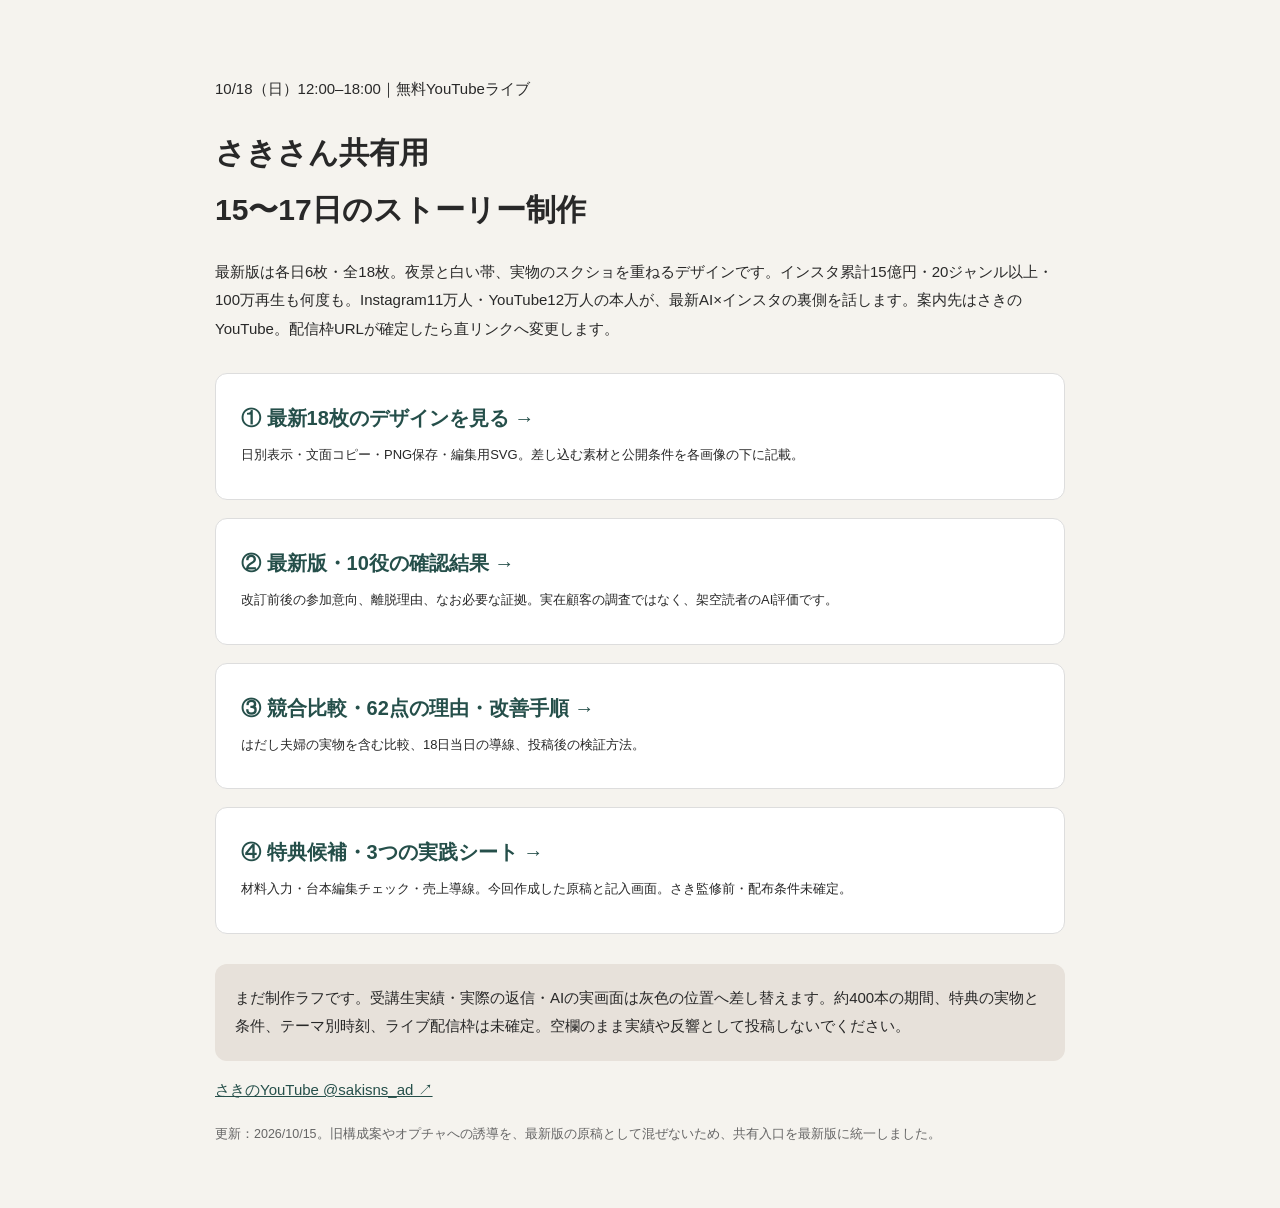
==== commit 5123cc83: "Add concrete benefit examples, three draft gifts and latest N1 audit" ====
--- a/index.html
+++ b/index.html
@@ -1 +1 @@
-<!doctype html><html lang="ja"><meta charset="utf-8"><meta name="viewport" content="width=device-width,initial-scale=1"><meta name="robots" content="noindex,nofollow"><title>さき｜10/18ライブ ストーリー制作共有</title><style>body{margin:0;background:#f5f3ee;color:#282828;font:15px/1.9 -apple-system,BlinkMacSystemFont,"Hiragino Sans",sans-serif}main{max-width:850px;margin:auto;padding:60px 24px}h1{font-size:30px}a{color:#254f4a}.cards{display:grid;gap:18px;margin:30px 0}.card{background:#fff;padding:25px;border-radius:12px;border:1px solid #ddd;text-decoration:none;color:#282828}.card strong{font-size:20px;display:block;color:#254f4a}.card p{margin:6px 0;font-size:13px}.note{background:#e7e1da;padding:20px;border-radius:12px}small{color:#666}</style><main><p>10/18（日）12:00–18:00｜無料YouTubeライブ</p><h1>さきさん共有用<br>15〜17日のストーリー制作</h1><p>最新版は各日6枚・全18枚。夜景と白い帯、実物のスクショを重ねるデザインです。インスタ累計15億円・20ジャンル以上・100万再生も何度も。Instagram11万人・YouTube12万人の本人が、最新AI×インスタの裏側を話します。案内先はさきのYouTube。配信枠URLが確定したら直リンクへ変更します。</p><div class="cards"><a class="card" href="connected.html"><strong>① 最新18枚のデザインを見る →</strong><p>日別表示・文面コピー・PNG保存・編集用SVG。差し込む素材と公開条件を各画像の下に記載。</p></a><a class="card" href="n1-audit.html"><strong>② 10人の独立N1エージェントの再点検 →</strong><p>改訂前後の参加意向、離脱理由、なお必要な証拠。実在顧客の調査ではなく、架空読者のAI評価です。</p></a><a class="card" href="ai-review.html"><strong>③ 競合比較・62点の理由・改善手順 →</strong><p>はだし夫婦の実物を含む比較、18日当日の導線、投稿後の検証方法。</p></a></div><div class="note">まだ制作ラフです。受講生実績・実際の返信・AIの実画面は灰色の位置へ差し替えます。約400本の期間、特典の実物と条件、テーマ別時刻、ライブ配信枠は未確定。空欄のまま実績や反響として投稿しないでください。</div><p><a href="https://www.youtube.com/@sakisns_ad">さきのYouTube @sakisns_ad ↗</a></p><small>更新：2026/10/15。旧構成案やオプチャへの誘導を、最新版の原稿として混ぜないため、共有入口を最新版に統一しました。</small></main></html>+<!doctype html><html lang="ja"><meta charset="utf-8"><meta name="viewport" content="width=device-width,initial-scale=1"><meta name="robots" content="noindex,nofollow"><title>さき｜10/18ライブ ストーリー制作共有</title><style>body{margin:0;background:#f5f3ee;color:#282828;font:15px/1.9 -apple-system,BlinkMacSystemFont,"Hiragino Sans",sans-serif}main{max-width:850px;margin:auto;padding:60px 24px}h1{font-size:30px}a{color:#254f4a}.cards{display:grid;gap:18px;margin:30px 0}.card{background:#fff;padding:25px;border-radius:12px;border:1px solid #ddd;text-decoration:none;color:#282828}.card strong{font-size:20px;display:block;color:#254f4a}.card p{margin:6px 0;font-size:13px}.note{background:#e7e1da;padding:20px;border-radius:12px}small{color:#666}</style><main><p>10/18（日）12:00–18:00｜無料YouTubeライブ</p><h1>さきさん共有用<br>15〜17日のストーリー制作</h1><p>最新版は各日6枚・全18枚。夜景と白い帯、実物のスクショを重ねるデザインです。インスタ累計15億円・20ジャンル以上・100万再生も何度も。Instagram11万人・YouTube12万人の本人が、最新AI×インスタの裏側を話します。案内先はさきのYouTube。配信枠URLが確定したら直リンクへ変更します。</p><div class="cards"><a class="card" href="connected.html"><strong>① 最新18枚のデザインを見る →</strong><p>日別表示・文面コピー・PNG保存・編集用SVG。差し込む素材と公開条件を各画像の下に記載。</p></a><a class="card" href="final-check.html"><strong>② 最新版・10役の確認結果 →</strong><p>改訂前後の参加意向、離脱理由、なお必要な証拠。実在顧客の調査ではなく、架空読者のAI評価です。</p></a><a class="card" href="ai-review.html"><strong>③ 競合比較・62点の理由・改善手順 →</strong><p>はだし夫婦の実物を含む比較、18日当日の導線、投稿後の検証方法。</p></a><a class="card" href="bonus.html"><strong>④ 特典候補・3つの実践シート →</strong><p>材料入力・台本編集チェック・売上導線。今回作成した原稿と記入画面。さき監修前・配布条件未確定。</p></a></div><div class="note">まだ制作ラフです。受講生実績・実際の返信・AIの実画面は灰色の位置へ差し替えます。約400本の期間、特典の実物と条件、テーマ別時刻、ライブ配信枠は未確定。空欄のまま実績や反響として投稿しないでください。</div><p><a href="https://www.youtube.com/@sakisns_ad">さきのYouTube @sakisns_ad ↗</a></p><small>更新：2026/10/15。旧構成案やオプチャへの誘導を、最新版の原稿として混ぜないため、共有入口を最新版に統一しました。</small></main></html>
